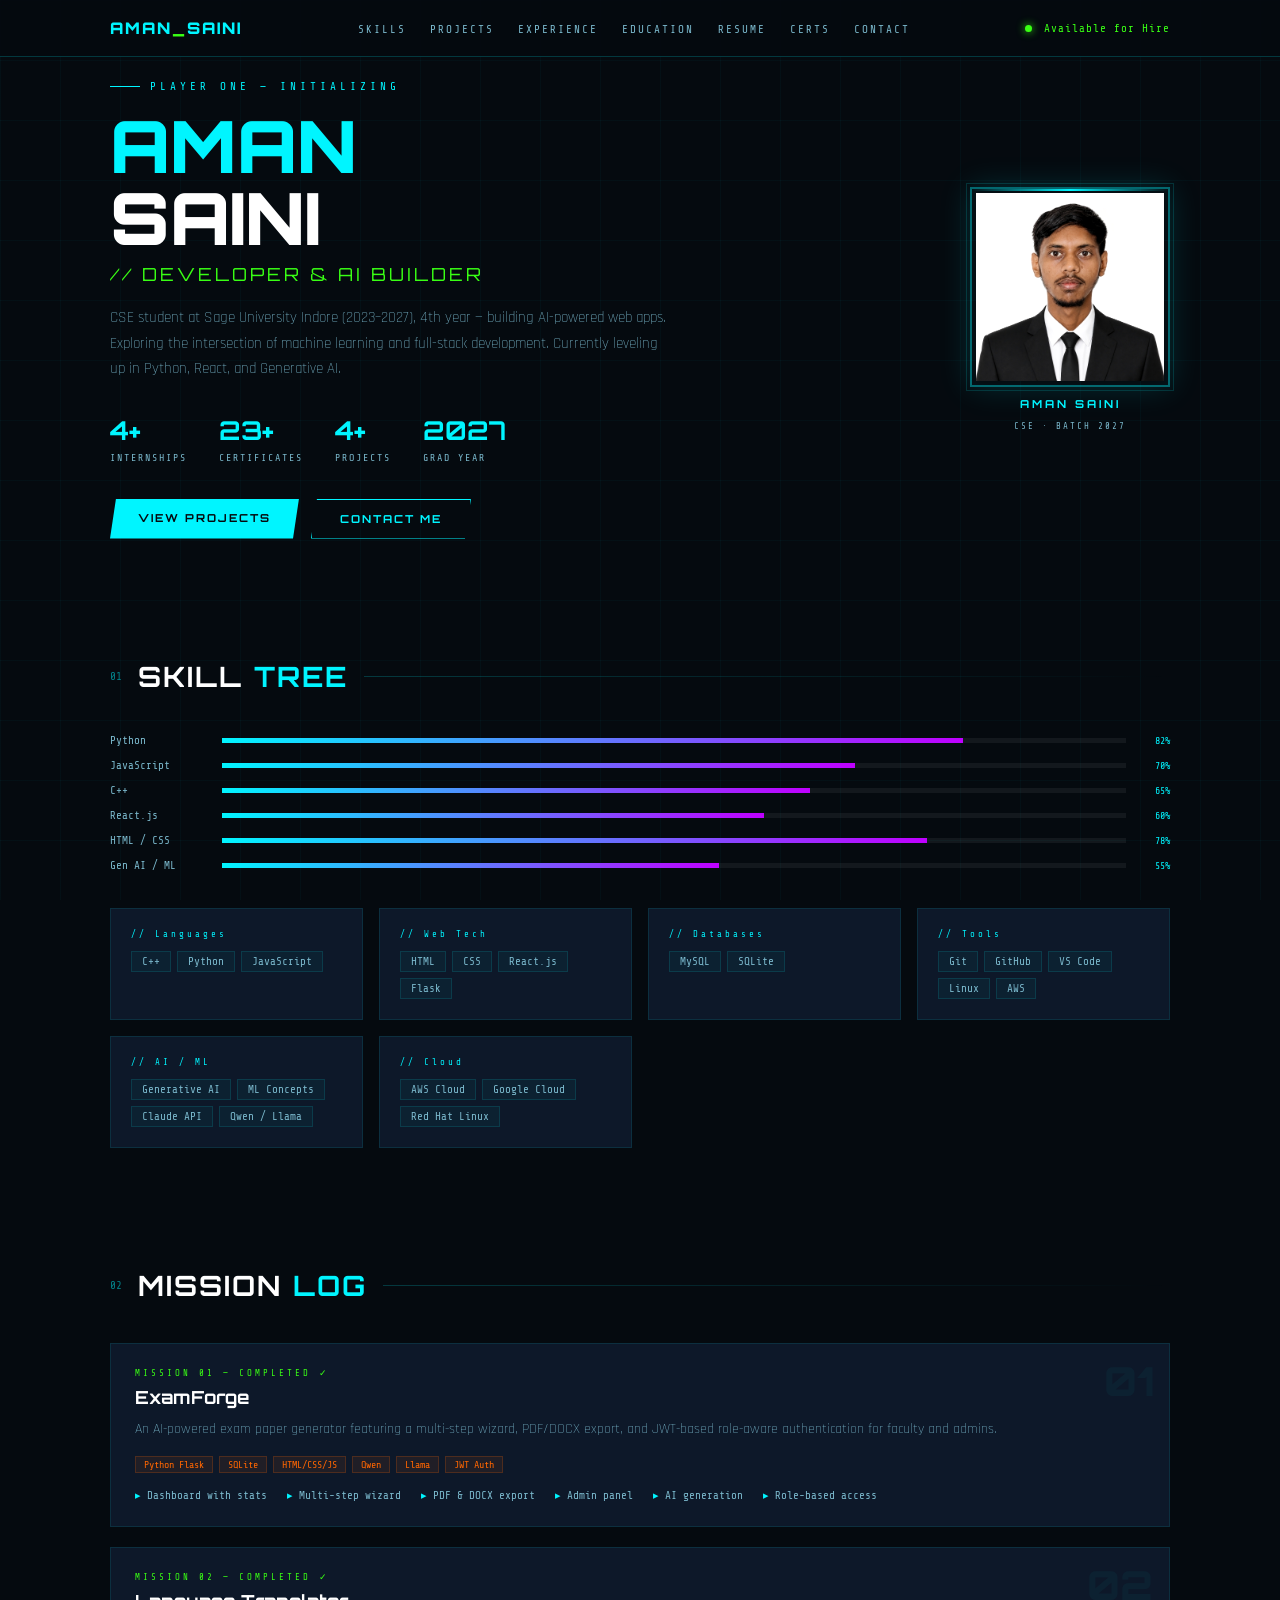
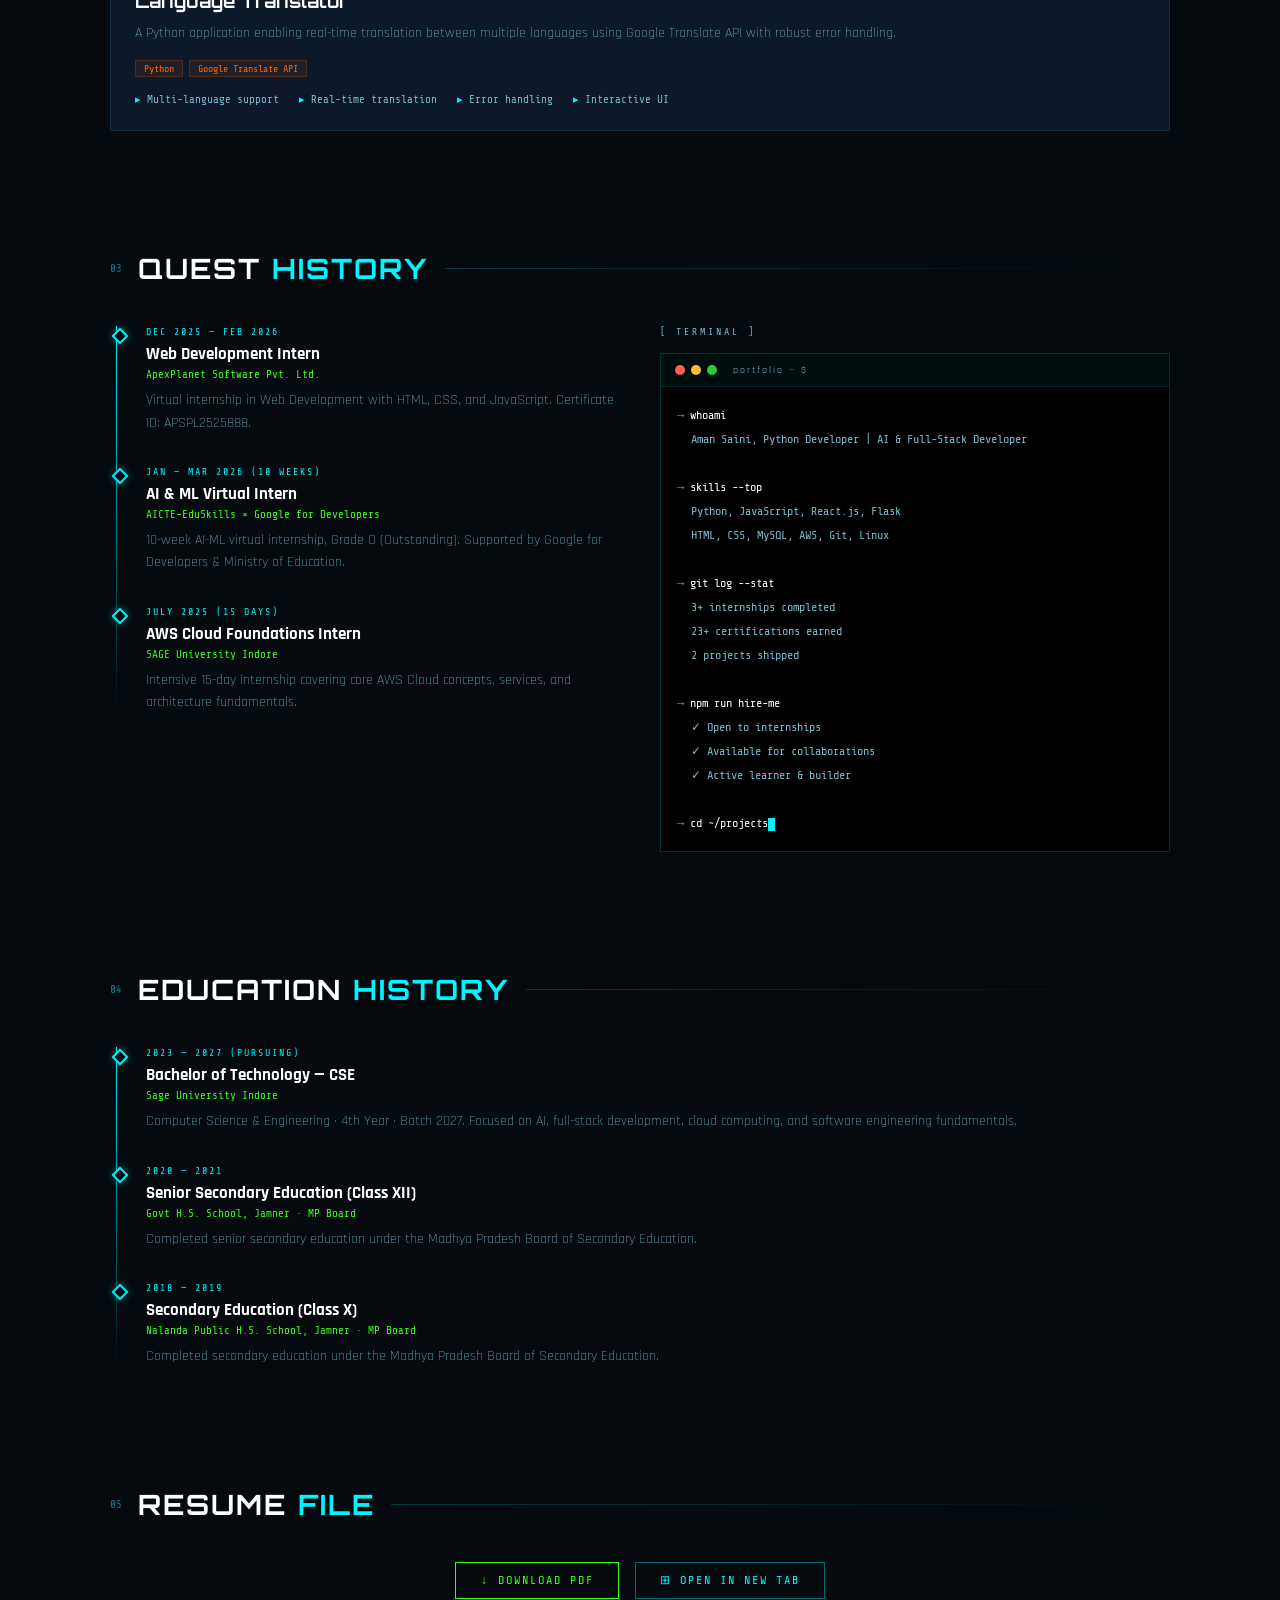
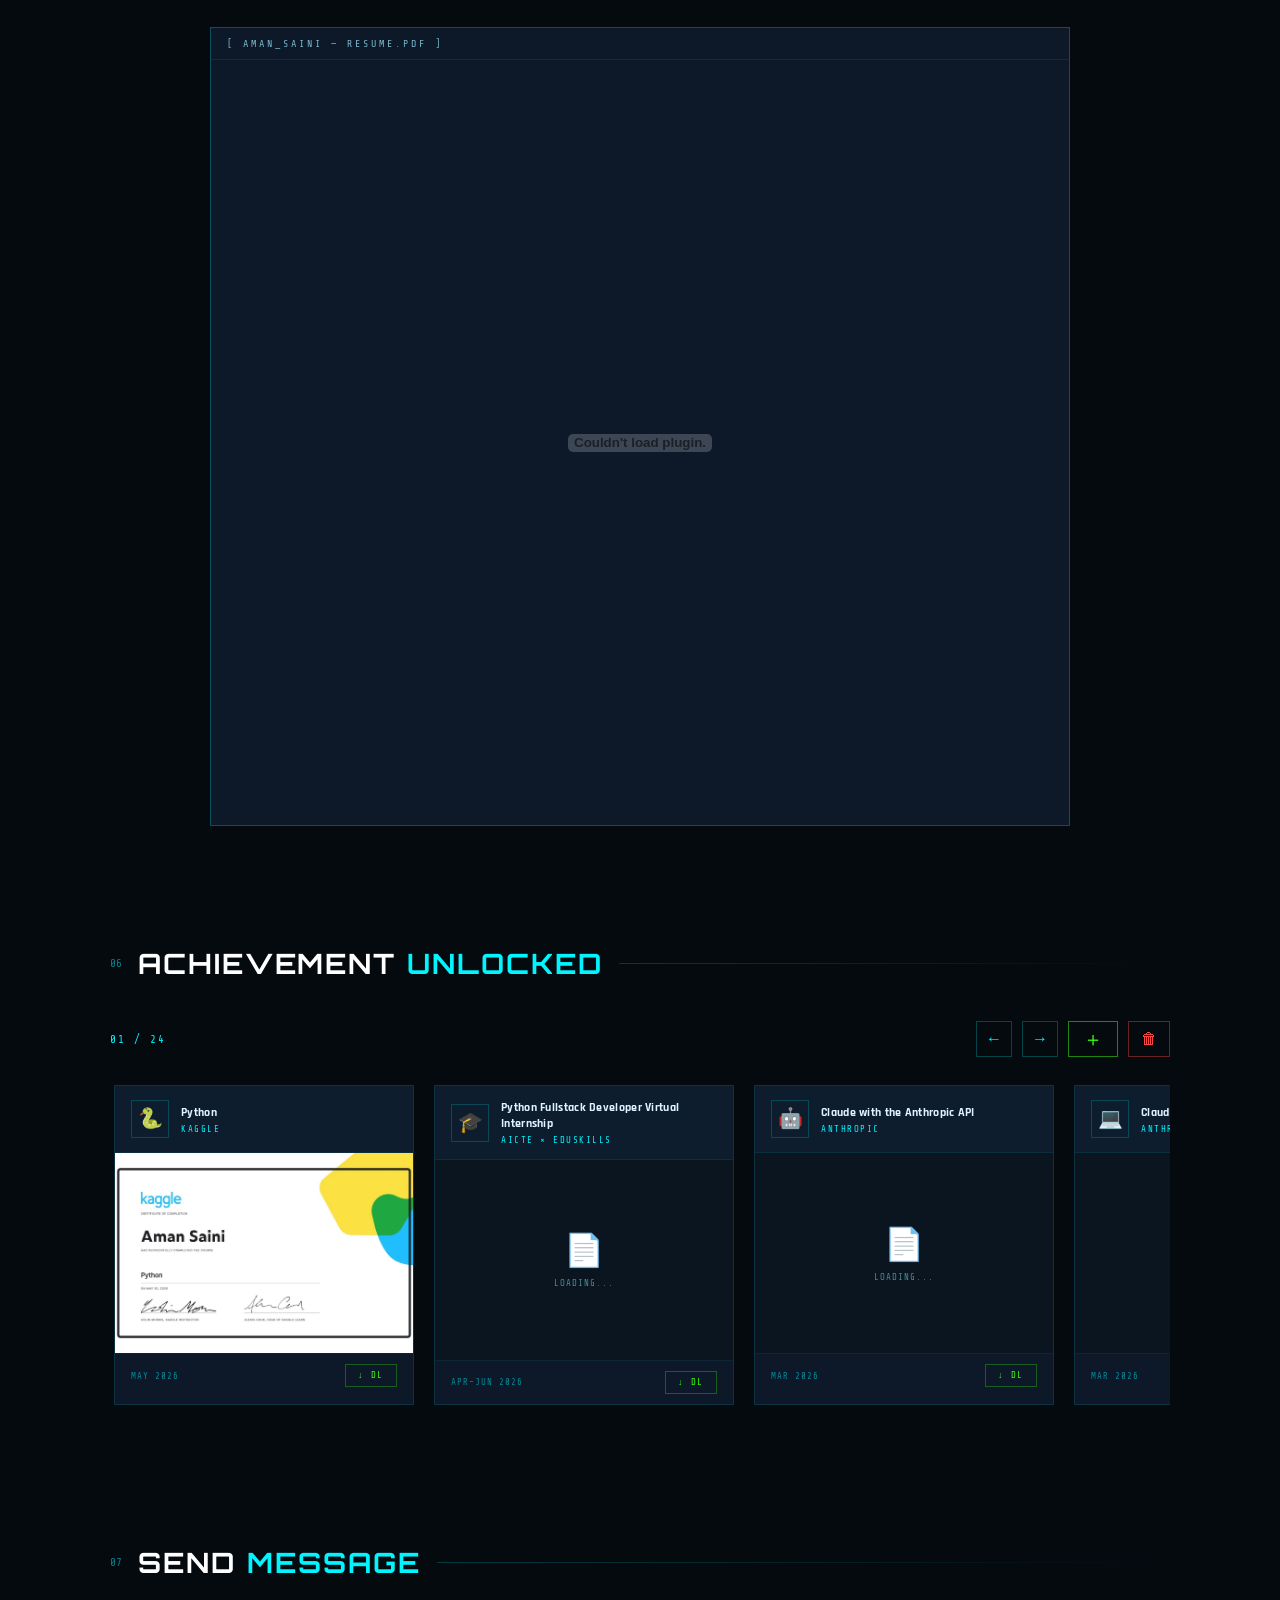
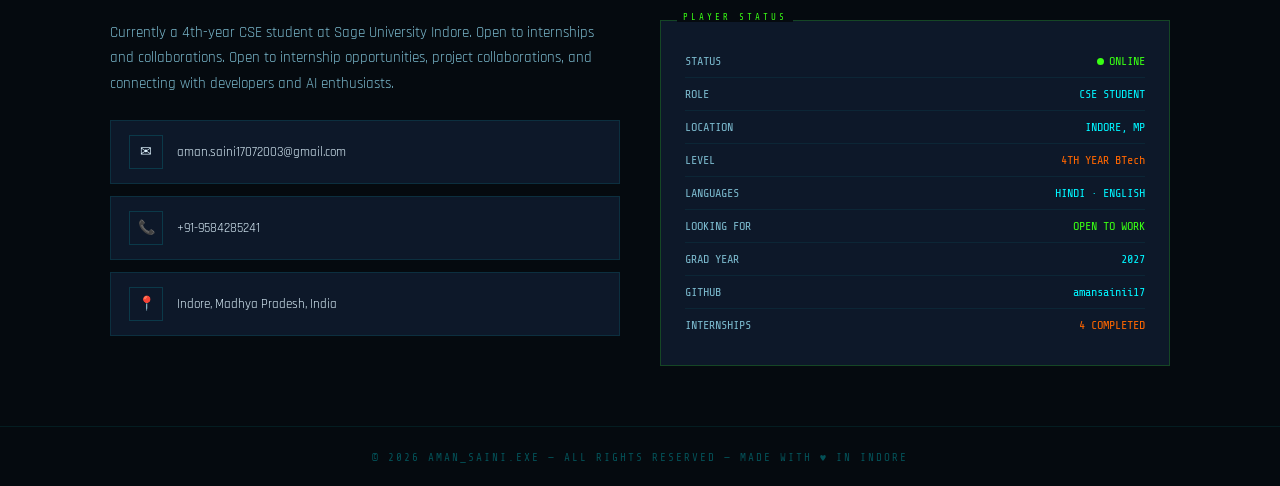
==== index.html @ 2c78a12e "Add files via upload" ====
<!DOCTYPE html>
<html lang="en">
<head>
<meta charset="UTF-8">
<meta name="viewport" content="width=device-width, initial-scale=1.0">
<title>Aman Saini — Portfolio</title>
<link href="https://fonts.googleapis.com/css2?family=Orbitron:wght@400;700;900&family=Rajdhani:wght@300;400;600;700&family=Share+Tech+Mono&display=swap" rel="stylesheet">
<link rel="stylesheet" href="./css/style.css">
<script src="https://cdnjs.cloudflare.com/ajax/libs/pdf.js/3.11.174/pdf.min.js"></script>
</head>
<body>

<!-- PDF MODAL -->
<div id="pdfModal" style="display:none;position:fixed;inset:0;z-index:999;background:rgba(5,10,15,0.95);align-items:center;justify-content:center;">
  <div style="position:relative;width:92vw;max-width:860px;height:88vh;background:#0d1829;border:1px solid rgba(0,245,255,0.3);display:flex;flex-direction:column;">
    <div style="padding:12px 20px;border-bottom:1px solid rgba(0,245,255,0.1);display:flex;align-items:center;justify-content:space-between;">
      <span id="modalTitle" style="font-family:'Share Tech Mono',monospace;font-size:12px;letter-spacing:2px;color:#00f5ff;"></span>
      <div style="display:flex;gap:16px;align-items:center;">
        <a id="modalDl" href="#" download style="font-family:'Share Tech Mono',monospace;font-size:11px;color:#39ff14;text-decoration:none;letter-spacing:1px;">↓ DOWNLOAD</a>
        <button onclick="closePDF()" style="background:none;border:1px solid rgba(255,255,255,0.2);color:#fff;width:28px;height:28px;font-size:14px;cursor:pointer;">✕</button>
      </div>
    </div>
    <iframe id="pdfFrame" style="flex:1;border:none;background:#111;"></iframe>
  </div>
</div>

<!-- NAV -->
<nav>
  <div class="nav-inner">
    <a href="#hero" class="nav-logo">AMAN<span>_</span>SAINI</a>
    <ul class="nav-links">
      <li><a href="#skills">Skills</a></li>
      <li><a href="#projects">Projects</a></li>
      <li><a href="#experience">Experience</a></li>
      <li><a href="#education">Education</a></li>
      <li><a href="#resume">Resume</a></li><li><a href="#certs">Certs</a></li>
      <li><a href="#contact">Contact</a></li>
    </ul>
    <div style="font-family:'Share Tech Mono',monospace;font-size:11px;color:#39ff14;letter-spacing:1px;display:flex;align-items:center;gap:6px;">
      <span class="nav-dot"></span>Available for Hire
    </div>
  </div>
</nav>

<!-- HERO -->
<section id="hero">
  <div class="container">
    <div class="hero-inner">
      <div class="hero-content">
        <div class="hero-tag">PLAYER ONE — INITIALIZING</div>
        <h1 class="hero-name"><span class="accent">AMAN</span><br>SAINI</h1>
        <div class="hero-role">// DEVELOPER &amp; AI BUILDER</div>
        <p class="hero-bio">CSE student at Sage University Indore (2023–2027), 4th year — building AI-powered web apps. Exploring the intersection of machine learning and full-stack development. Currently leveling up in Python, React, and Generative AI.</p>
        <div class="hero-stats">
          <div><span class="stat-num">4+</span><span class="stat-label">Internships</span></div>
          <div><span class="stat-num">23+</span><span class="stat-label">Certificates</span></div>
          <div><span class="stat-num">4+</span><span class="stat-label">Projects</span></div>
          <div><span class="stat-num">2027</span><span class="stat-label">Grad Year</span></div>
        </div>
        <div class="hero-cta">
          <a href="#projects" class="btn-p">VIEW PROJECTS</a>
          <a href="#contact" class="btn-s">CONTACT ME</a>
        </div>
      </div>
      <div class="hero-photo-wrap">
        <div class="hero-photo-border">
          <img src="./icon/aman_photo.jpg" alt="Aman Saini" class="hero-photo">
        </div>
        <div class="hero-photo-tag">AMAN SAINI</div>
        <div class="hero-photo-sub">CSE · BATCH 2027</div>
      </div>
    </div>
  </div>
</section>

<!-- SKILLS -->
<section id="skills">
  <div class="container">
    <div class="sec-hdr">
      <span class="sec-num">01</span>
      <h2 class="sec-title">SKILL <span class="accent">TREE</span></h2>
      <div class="sec-line"></div>
    </div>
    <div class="xp-wrap" id="xp-wrap">
      <div class="xp-row"><span class="xp-lbl">Python</span><div class="xp-track"><div class="xp-fill" data-w="82" style="width:0%"></div></div><span class="xp-pct">82%</span></div>
      <div class="xp-row"><span class="xp-lbl">JavaScript</span><div class="xp-track"><div class="xp-fill" data-w="70" style="width:0%"></div></div><span class="xp-pct">70%</span></div>
      <div class="xp-row"><span class="xp-lbl">C++</span><div class="xp-track"><div class="xp-fill" data-w="65" style="width:0%"></div></div><span class="xp-pct">65%</span></div>
      <div class="xp-row"><span class="xp-lbl">React.js</span><div class="xp-track"><div class="xp-fill" data-w="60" style="width:0%"></div></div><span class="xp-pct">60%</span></div>
      <div class="xp-row"><span class="xp-lbl">HTML / CSS</span><div class="xp-track"><div class="xp-fill" data-w="78" style="width:0%"></div></div><span class="xp-pct">78%</span></div>
      <div class="xp-row"><span class="xp-lbl">Gen AI / ML</span><div class="xp-track"><div class="xp-fill" data-w="55" style="width:0%"></div></div><span class="xp-pct">55%</span></div>
    </div>
    <div class="skills-grid">
      <div class="skill-card"><div class="skill-cat">Languages</div><div class="tags"><span class="tag">C++</span><span class="tag">Python</span><span class="tag">JavaScript</span></div></div>
      <div class="skill-card"><div class="skill-cat">Web Tech</div><div class="tags"><span class="tag">HTML</span><span class="tag">CSS</span><span class="tag">React.js</span><span class="tag">Flask</span></div></div>
      <div class="skill-card"><div class="skill-cat">Databases</div><div class="tags"><span class="tag">MySQL</span><span class="tag">SQLite</span></div></div>
      <div class="skill-card"><div class="skill-cat">Tools</div><div class="tags"><span class="tag">Git</span><span class="tag">GitHub</span><span class="tag">VS Code</span><span class="tag">Linux</span><span class="tag">AWS</span></div></div>
      <div class="skill-card"><div class="skill-cat">AI / ML</div><div class="tags"><span class="tag">Generative AI</span><span class="tag">ML Concepts</span><span class="tag">Claude API</span><span class="tag">Qwen / Llama</span></div></div>
      <div class="skill-card"><div class="skill-cat">Cloud</div><div class="tags"><span class="tag">AWS Cloud</span><span class="tag">Google Cloud</span><span class="tag">Red Hat Linux</span></div></div>
    </div>
  </div>
</section>

<!-- PROJECTS -->
<section id="projects">
  <div class="container">
    <div class="sec-hdr">
      <span class="sec-num">02</span>
      <h2 class="sec-title">MISSION <span class="accent">LOG</span></h2>
      <div class="sec-line"></div>
    </div>
    <div class="projects-grid">
      <div class="proj-card">
        <div class="proj-num">01</div>
        <div class="proj-lbl">MISSION 01 — COMPLETED ✓</div>
        <div class="proj-title">ExamForge</div>
        <p class="proj-desc">An AI-powered exam paper generator featuring a multi-step wizard, PDF/DOCX export, and JWT-based role-aware authentication for faculty and admins.</p>
        <div class="proj-tech">
          <span class="badge">Python Flask</span><span class="badge">SQLite</span><span class="badge">HTML/CSS/JS</span><span class="badge">Qwen</span><span class="badge">Llama</span><span class="badge">JWT Auth</span>
        </div>
        <ul class="proj-feats">
          <li>Dashboard with stats</li><li>Multi-step wizard</li><li>PDF &amp; DOCX export</li><li>Admin panel</li><li>AI generation</li><li>Role-based access</li>
        </ul>
      </div>
      <div class="proj-card">
        <div class="proj-num">02</div>
        <div class="proj-lbl">MISSION 02 — COMPLETED ✓</div>
        <div class="proj-title">Language Translator</div>
        <p class="proj-desc">A Python application enabling real-time translation between multiple languages using Google Translate API with robust error handling.</p>
        <div class="proj-tech">
          <span class="badge">Python</span><span class="badge">Google Translate API</span>
        </div>
        <ul class="proj-feats">
          <li>Multi-language support</li><li>Real-time translation</li><li>Error handling</li><li>Interactive UI</li>
        </ul>
      </div>
    </div>
  </div>
</section>

<!-- EXPERIENCE -->
<section id="experience">
  <div class="container">
    <div class="sec-hdr">
      <span class="sec-num">03</span>
      <h2 class="sec-title">QUEST <span class="accent">HISTORY</span></h2>
      <div class="sec-line"></div>
    </div>
    <div class="exp-grid">
      <div class="timeline">
        <div class="tl-item">
          <div class="tl-dot"></div>
          <div class="tl-date">DEC 2025 — FEB 2026</div>
          <div class="tl-title">Web Development Intern</div>
          <div class="tl-org">ApexPlanet Software Pvt. Ltd.</div>
          <p class="tl-desc">Virtual internship in Web Development with HTML, CSS, and JavaScript. Certificate ID: APSPL2525888.</p>
        </div>
        <div class="tl-item">
          <div class="tl-dot"></div>
          <div class="tl-date">JAN — MAR 2026 (10 WEEKS)</div>
          <div class="tl-title">AI &amp; ML Virtual Intern</div>
          <div class="tl-org">AICTE–EduSkills × Google for Developers</div>
          <p class="tl-desc">10-week AI-ML virtual internship, Grade O (Outstanding). Supported by Google for Developers & Ministry of Education.</p>
        </div>
        <div class="tl-item">
          <div class="tl-dot"></div>
          <div class="tl-date">JULY 2025 (15 DAYS)</div>
          <div class="tl-title">AWS Cloud Foundations Intern</div>
          <div class="tl-org">SAGE University Indore</div>
          <p class="tl-desc">Intensive 15-day internship covering core AWS Cloud concepts, services, and architecture fundamentals.</p>
        </div>
      </div>
      <div>
        <div style="font-family:'Share Tech Mono',monospace;font-size:10px;letter-spacing:3px;color:#7ab8cc;margin-bottom:16px;">[ TERMINAL ]</div>
        <div class="terminal">
          <div class="t-bar"><div class="t-dot"></div><div class="t-dot"></div><div class="t-dot"></div><span style="margin-left:10px;font-size:10px;color:#7ab8cc;letter-spacing:2px;">portfolio ~ $</span></div>
          <div class="t-body">
            <div><span class="t-prompt">→ </span><span class="t-cmd">whoami</span></div>
            <span class="t-out">Aman Saini, Python Developer | AI &amp; Full-Stack Developer</span><br>
            <div><span class="t-prompt">→ </span><span class="t-cmd">skills --top</span></div>
            <span class="t-out">Python, JavaScript, React.js, Flask</span>
            <span class="t-out">HTML, CSS, MySQL, AWS, Git, Linux</span><br>
            <div><span class="t-prompt">→ </span><span class="t-cmd">git log --stat</span></div>
            <span class="t-out">3+ internships completed</span>
            <span class="t-out">23+ certifications earned</span>
            <span class="t-out">2 projects shipped</span><br>
            <div><span class="t-prompt">→ </span><span class="t-cmd">npm run hire-me</span></div>
            <span class="t-out">✓ Open to internships</span>
            <span class="t-out">✓ Available for collaborations</span>
            <span class="t-out">✓ Active learner &amp; builder</span><br>
            <div><span class="t-prompt">→ </span><span class="t-cmd" id="tcmd"></span><span class="t-cursor"></span></div>
          </div>
        </div>
      </div>
    </div>
  </div>
</section>


<!-- EDUCATION -->
<section id="education">
  <div class="container">
    <div class="sec-hdr">
      <span class="sec-num">04</span>
      <h2 class="sec-title">EDUCATION <span class="accent">HISTORY</span></h2>
      <div class="sec-line"></div>
    </div>
    <div class="timeline">
      <div class="tl-item">
        <div class="tl-dot"></div>
        <div class="tl-date">2023 — 2027 (PURSUING)</div>
        <div class="tl-title">Bachelor of Technology — CSE</div>
        <div class="tl-org">Sage University Indore</div>
        <p class="tl-desc">Computer Science & Engineering · 4th Year · Batch 2027. Focused on AI, full-stack development, cloud computing, and software engineering fundamentals.</p>
      </div>
      <div class="tl-item">
        <div class="tl-dot"></div>
        <div class="tl-date">2020 — 2021</div>
        <div class="tl-title">Senior Secondary Education (Class XII)</div>
        <div class="tl-org">Govt H.S. School, Jamner · MP Board</div>
        <p class="tl-desc">Completed senior secondary education under the Madhya Pradesh Board of Secondary Education.</p>
      </div>
      <div class="tl-item">
        <div class="tl-dot"></div>
        <div class="tl-date">2018 — 2019</div>
        <div class="tl-title">Secondary Education (Class X)</div>
        <div class="tl-org">Nalanda Public H.S. School, Jamner · MP Board</div>
        <p class="tl-desc">Completed secondary education under the Madhya Pradesh Board of Secondary Education.</p>
      </div>
    </div>
  </div>
</section>


<!-- RESUME -->
<section id="resume">
  <div class="container">
    <div class="sec-hdr">
      <span class="sec-num">05</span>
      <h2 class="sec-title">RESUME <span class="accent">FILE</span></h2>
      <div class="sec-line"></div>
    </div>
    <div style="display:flex;flex-direction:column;align-items:center;gap:20px;">
      <div style="display:flex;gap:16px;margin-bottom:8px;">
        <a href="./resume/resume.pdf" download style="font-family:&apos;Share Tech Mono&apos;,monospace;font-size:12px;letter-spacing:2px;color:#39ff14;border:1px solid #39ff14;padding:10px 24px;text-decoration:none;">↓ DOWNLOAD PDF</a>
        <a href="./resume/resume.pdf" target="_blank" style="font-family:&apos;Share Tech Mono&apos;,monospace;font-size:12px;letter-spacing:2px;color:#00f5ff;border:1px solid rgba(0,245,255,0.4);padding:10px 24px;text-decoration:none;">⊞ OPEN IN NEW TAB</a>
      </div>
      <div style="width:100%;max-width:860px;border:1px solid rgba(0,245,255,0.25);background:#0d1829;">
        <div style="padding:10px 16px;border-bottom:1px solid rgba(0,245,255,0.1);font-family:&apos;Share Tech Mono&apos;,monospace;font-size:10px;letter-spacing:3px;color:#7ab8cc;">[ AMAN_SAINI — RESUME.PDF ]</div>
        <embed src="./resume/resume.pdf" type="application/pdf" style="width:100%;height:85vh;display:block;" />
      </div>
    </div>
  </div>
</section>

<!-- CERT MODAL -->
<div id="certModal" class="cert-modal">
  <div class="cert-modal-inner">
    <div class="cert-modal-bar">
      <span id="certModalTitle" class="cert-modal-title"></span>
      <div class="cert-modal-actions">
        <a id="certModalDl" href="#" download class="cert-modal-dl">↓ DOWNLOAD</a>
        <button onclick="closeCertModal()" class="cert-modal-close">✕</button>
      </div>
    </div>
    <div id="certModalBody" class="cert-modal-embed" style="display:flex;align-items:center;justify-content:center;overflow:auto;background:#050d14;position:relative;">
      <img id="certModalImg" src="" alt="" style="display:none;width:100%;height:100%;object-fit:contain;border-radius:4px;"/>
      <canvas id="certModalCanvas" style="display:none;max-width:100%;"></canvas>
      <div id="certModalLoader" style="display:flex;flex-direction:column;align-items:center;justify-content:center;gap:12px;position:absolute;inset:0;background:#050d14;">
        <div style="width:36px;height:36px;border:3px solid rgba(0,245,255,0.1);border-top-color:#00f5ff;border-radius:50%;animation:spin 0.8s linear infinite;"></div>
        <div style="font-size:10px;color:#7ab8cc;font-family:Share Tech Mono,monospace;letter-spacing:2px;">LOADING...</div>
      </div>
    </div>
    <div id="certModalPageNav" style="display:none;justify-content:center;align-items:center;gap:16px;padding:10px;border-top:1px solid rgba(0,245,255,0.1);background:rgba(0,0,0,0.4);">
      <button onclick="pdfPageChange(-1)" style="background:none;border:1px solid rgba(0,245,255,0.2);color:#e0f4ff;padding:4px 16px;border-radius:4px;cursor:pointer;font-family:Share Tech Mono,monospace;font-size:12px;">&#9664;</button>
      <span id="certModalPageInfo" style="font-family:Share Tech Mono,monospace;font-size:11px;color:#7ab8cc;">1 / 1</span>
      <button onclick="pdfPageChange(1)" style="background:none;border:1px solid rgba(0,245,255,0.2);color:#e0f4ff;padding:4px 16px;border-radius:4px;cursor:pointer;font-family:Share Tech Mono,monospace;font-size:12px;">&#9654;</button>
    </div>
  </div>
</div>

<!-- CERTS -->
<section id="certs">
  <div class="container">
    <div class="sec-hdr">
      <span class="sec-num">06</span>
      <h2 class="sec-title">ACHIEVEMENT <span class="accent">UNLOCKED</span></h2>
      <div class="sec-line"></div>
    </div>
    <div class="cert-nav">
      <span id="certCounter" class="cert-counter">01 / 24</span>
      <div class="cert-nav-btns">
        <button class="cert-nav-btn" onclick="scrollCerts(-1)">&#8592;</button>
        <button class="cert-nav-btn" onclick="scrollCerts(1)">&#8594;</button>
        <button class="cert-nav-btn add-cert-btn" onclick="openUploadPanel()" title="Add Certificate">＋</button>
        <button class="cert-nav-btn del-cert-btn" onclick="openDeletePanel()" title="Delete Certificate">🗑</button>
      </div>
    </div>
    <div class="cert-carousel-wrap">
      <div class="cert-carousel" id="certCarousel"></div>
    </div>
  </div>
</section>

<!-- CONTACT -->
<section id="contact">
  <div class="container">
    <div class="sec-hdr">
      <span class="sec-num">07</span>
      <h2 class="sec-title">SEND <span class="accent">MESSAGE</span></h2>
      <div class="sec-line"></div>
    </div>
    <div class="contact-grid">
      <div>
        <p class="contact-intro">Currently a 4th-year CSE student at Sage University Indore. Open to internships and collaborations. Open to internship opportunities, project collaborations, and connecting with developers and AI enthusiasts.</p>
        <div class="c-links">
          <a class="c-link" href="mailto:aman.saini17072003@gmail.com"><div class="c-icon">✉</div>aman.saini17072003@gmail.com</a>
          <a class="c-link" href="tel:+919584285241"><div class="c-icon">📞</div>+91-9584285241</a>
          <a class="c-link" href="#"><div class="c-icon">📍</div>Indore, Madhya Pradesh, India</a>
        </div>
      </div>
      <div class="status-panel">
        <div class="s-row"><span class="s-key">STATUS</span><span class="s-val g"><span class="online-dot"></span>ONLINE</span></div>
        <div class="s-row"><span class="s-key">ROLE</span><span class="s-val">CSE STUDENT</span></div>
        <div class="s-row"><span class="s-key">LOCATION</span><span class="s-val">INDORE, MP</span></div>
        <div class="s-row"><span class="s-key">LEVEL</span><span class="s-val o">4TH YEAR BTech</span></div>
        <div class="s-row"><span class="s-key">LANGUAGES</span><span class="s-val">HINDI · ENGLISH</span></div>
        <div class="s-row"><span class="s-key">LOOKING FOR</span><span class="s-val g">OPEN TO WORK</span></div>
        <div class="s-row"><span class="s-key">GRAD YEAR</span><span class="s-val">2027</span></div>
        <div class="s-row"><span class="s-key">GITHUB</span><span class="s-val"><a href="https://github.com/amansainii17" target="_blank" style="color:var(--cyan);text-decoration:none;">amansainii17</a></span></div>
        <div class="s-row"><span class="s-key">INTERNSHIPS</span><span class="s-val o">4 COMPLETED</span></div>
      </div>
    </div>
  </div>
</section>

<footer>
  <div class="container">
    <p>© 2026 AMAN_SAINI.EXE — ALL RIGHTS RESERVED — MADE WITH ♥ IN INDORE</p>
  </div>
</footer>

<script>
// Smooth scroll
document.querySelectorAll('a[href^="#"]').forEach(a=>{
  a.addEventListener('click',e=>{
    e.preventDefault();
    const el=document.querySelector(a.getAttribute('href'));
    if(el) el.scrollIntoView({behavior:'smooth'});
  });
});

// XP bars
const xpObs=new IntersectionObserver(entries=>{
  entries.forEach(en=>{
    if(en.isIntersecting){
      en.target.querySelectorAll('.xp-fill').forEach(b=>{b.style.width=b.dataset.w+'%';});
      xpObs.unobserve(en.target);
    }
  });
},{threshold:0.2});
xpObs.observe(document.getElementById('xp-wrap'));

// Typing animation
const cmds=['cd ~/projects','python run_ai.py','git push origin main','npm start'];
let ci=0,ch=0;
const tcmd=document.getElementById('tcmd');
function type(){
  const c=cmds[ci%cmds.length];
  if(ch<=c.length){tcmd.textContent=c.slice(0,ch++);setTimeout(type,80);}
  else{setTimeout(()=>{ci++;ch=0;tcmd.textContent='';type();},2000);}
}
type();

// PDF Modal
function openPDF(src,title){
  document.getElementById('pdfFrame').src=src;
  document.getElementById('modalDl').href=src;
  document.getElementById('modalTitle').textContent=title;
  const m=document.getElementById('pdfModal');
  m.style.display='flex';
}
function closePDF(){
  document.getElementById('pdfModal').style.display='none';
  document.getElementById('pdfFrame').src='';
}
document.getElementById('pdfModal').addEventListener('click',function(e){
  if(e.target===this) closePDF();
});

// Certificate Carousel
let certData = [];
const CARD_W = 320;

// PDF modal state
let _pdfDoc = null, _pdfPage = 1, _pdfTotal = 1;

function openCertModal(src, title, isImage) {
  const modal = document.getElementById('certModal');
  const imgEl = document.getElementById('certModalImg');
  const canvas = document.getElementById('certModalCanvas');
  const loader = document.getElementById('certModalLoader');
  const nav = document.getElementById('certModalPageNav');

  // Reset
  imgEl.style.display = 'none'; imgEl.src = '';
  canvas.style.display = 'none';
  loader.style.display = 'flex';
  nav.style.display = 'none';
  _pdfDoc = null; _pdfPage = 1;

  document.getElementById('certModalDl').href = src;
  document.getElementById('certModalDl').download = title;
  document.getElementById('certModalTitle').textContent = title;
  modal.classList.add('open');

  if (isImage) {
    imgEl.onload = () => { loader.style.display = 'none'; imgEl.style.display = 'block'; };
    imgEl.onerror = () => { loader.style.display = 'none'; };
    imgEl.src = src;
  } else {
    openPdfInModal(src);
  }
}

function openPdfInModal(src) {
  if (typeof pdfjsLib === 'undefined') {
    document.getElementById('certModalLoader').innerHTML =
      '<div style="color:#ff4444;font-family:Share Tech Mono,monospace;font-size:11px;text-align:center;padding:20px;">PDF.js not loaded.<br>Check internet connection.</div>';
    return;
  }
  pdfjsLib.GlobalWorkerOptions.workerSrc =
    'https://cdnjs.cloudflare.com/ajax/libs/pdf.js/3.11.174/pdf.worker.min.js';
  const docSrc = src.startsWith('data:') ? {data: atob(src.split(',')[1])} : src;
  pdfjsLib.getDocument(docSrc).promise.then(pdf => {
    _pdfDoc = pdf;
    _pdfTotal = pdf.numPages;
    _pdfPage = 1;
    renderModalPage(_pdfPage);
    if (_pdfTotal > 1) {
      document.getElementById('certModalPageNav').style.display = 'flex';
    }
  }).catch(err => {
    document.getElementById('certModalLoader').innerHTML =
      '<div style="color:#ff4444;font-family:Share Tech Mono,monospace;font-size:11px;text-align:center;padding:20px;">Could not load PDF.</div>';
  });
}

function renderModalPage(pageNum) {
  const canvas = document.getElementById('certModalCanvas');
  const loader = document.getElementById('certModalLoader');
  loader.style.display = 'flex';
  canvas.style.display = 'none';
  _pdfDoc.getPage(pageNum).then(page => {
    const body = document.getElementById('certModalBody');
    const W = body.clientWidth || window.innerWidth * 0.9;
    const vp0 = page.getViewport({scale:1});
    const scale = W / vp0.width;
    const vp = page.getViewport({scale});
    canvas.width = vp.width;
    canvas.height = vp.height;
    return page.render({canvasContext: canvas.getContext('2d'), viewport: vp}).promise;
  }).then(() => {
    loader.style.display = 'none';
    canvas.style.display = 'block';
    document.getElementById('certModalPageInfo').textContent = _pdfPage + ' / ' + _pdfTotal;
  }).catch(() => {
    loader.style.display = 'none';
  });
}

function pdfPageChange(dir) {
  const next = _pdfPage + dir;
  if (!_pdfDoc || next < 1 || next > _pdfTotal) return;
  _pdfPage = next;
  renderModalPage(_pdfPage);
}

function closeCertModal() {
  document.getElementById('certModal').classList.remove('open');
  document.getElementById('certModalImg').style.display = 'none';
  document.getElementById('certModalImg').src = '';
  document.getElementById('certModalCanvas').style.display = 'none';
  document.getElementById('certModalLoader').style.display = 'flex';
  document.getElementById('certModalPageNav').style.display = 'none';
  _pdfDoc = null;
}
document.getElementById('certModal').addEventListener('click', function(e) {
  if (e.target === this) closeCertModal();
});

function scrollCerts(dir) {
  document.getElementById('certCarousel').scrollBy({ left: dir * CARD_W, behavior: 'smooth' });
}
function updateCounter() {
  const carousel = document.getElementById('certCarousel');
  const idx = Math.round(carousel.scrollLeft / CARD_W) + 1;
  const total = certData.length;
  document.getElementById('certCounter').textContent =
    String(Math.min(idx, total)).padStart(2,'0') + ' / ' + String(total).padStart(2,'0');
}

function buildCard(c, idx) {
  const card = document.createElement('div');
  card.className = 'cert-card';
  card.dataset.idx = idx;
  const src = c.dataUrl || (c.src ? './' + c.src : null);
  const isImg = c.isImage || (c.src && /\.(png|jpg|jpeg)$/i.test(c.src)) || (c.dataUrl && c.dataUrl.startsWith('data:image'));

  // Build preview area
  let previewHTML = '';
  if (src) {
    if (isImg) {
      previewHTML = `<div class="cert-card-embed cert-clickable" style="cursor:pointer;overflow:hidden;background:#0a1520;">
        <img src="${src}" alt="${c.title}" style="width:100%;height:100%;object-fit:cover;" loading="lazy"/>
      </div>`;
    } else {
      // PDF: canvas thumbnail — works on all devices including mobile
      previewHTML = `<div class="cert-card-embed cert-clickable" style="cursor:pointer;overflow:hidden;background:#0a1520;display:flex;align-items:center;justify-content:center;position:relative;">
        <canvas class="pdf-thumb" style="width:100%;height:100%;object-fit:contain;display:block;"></canvas>
        <div class="pdf-thumb-loading" style="position:absolute;inset:0;display:flex;flex-direction:column;align-items:center;justify-content:center;gap:6px;background:#0a1520;">
          <div style="font-size:32px;">📄</div>
          <div style="font-size:9px;color:#4a8a9a;font-family:'Share Tech Mono',monospace;letter-spacing:1px;">LOADING...</div>
        </div>
      </div>`;
    }
  } else {
    previewHTML = `<div class="cert-card-embed" style="display:flex;align-items:center;justify-content:center;background:rgba(0,10,20,0.4);">
      <div style="font-size:42px;">🏅</div>
    </div>`;
  }

  card.innerHTML = `
    <div class="cert-card-hdr">
      <div class="cert-card-icon">${c.icon || '🏅'}</div>
      <div style="min-width:0;">
        <div class="cert-card-title">${c.title}</div>
        <div class="cert-card-issuer">${c.issuer.toUpperCase()}</div>
      </div>
    </div>
    ${previewHTML}
    <div class="cert-card-footer">
      <span class="cert-card-date">${c.date || ''}</span>
      ${src ? `<a href="${src}" download="${c.title}" class="cert-dl-btn" onclick="event.stopPropagation()">↓ DL</a>` : ''}
    </div>`;

  if (src) {
    card.querySelector('.cert-clickable').addEventListener('click', () => {
      openCertModal(src, c.title, isImg);
    });
    if (!isImg) {
      // Render PDF thumbnail after card is added to DOM
      setTimeout(() => {
        const canvas = card.querySelector('.pdf-thumb');
        if (canvas) renderPdfThumb(src, canvas, card);
      }, 100);
    }
  }
  return card;
}

function renderPdfThumb(src, canvas, card) {
  if (typeof pdfjsLib === 'undefined') return;
  pdfjsLib.GlobalWorkerOptions.workerSrc =
    'https://cdnjs.cloudflare.com/ajax/libs/pdf.js/3.11.174/pdf.worker.min.js';

  const docSrc = src.startsWith('data:')
    ? { data: atob(src.split(',')[1]) }
    : src;

  pdfjsLib.getDocument(docSrc).promise
    .then(pdf => pdf.getPage(1))
    .then(page => {
      const wrap = canvas.parentElement;
      const W = wrap.clientWidth || 300;
      const H = wrap.clientHeight || 190;
      const vp0 = page.getViewport({ scale: 1 });
      const scale = Math.min(W / vp0.width, H / vp0.height) * 1.5;
      const vp = page.getViewport({ scale });
      canvas.width = vp.width;
      canvas.height = vp.height;
      return page.render({ canvasContext: canvas.getContext('2d'), viewport: vp }).promise;
    })
    .then(() => {
      // Hide loading overlay once rendered
      const loader = card.querySelector('.pdf-thumb-loading');
      if (loader) loader.style.display = 'none';
    })
    .catch(() => {
      // Fallback icon
      const loader = card.querySelector('.pdf-thumb-loading');
      if (loader) {
        loader.innerHTML = '<div style="font-size:36px;">📄</div><div style="font-size:9px;color:#7ab8cc;font-family:Share Tech Mono,monospace;letter-spacing:1px;">CLICK TO VIEW</div>';
      }
    });
}

function renderAllCerts() {
  const carousel = document.getElementById('certCarousel');
  carousel.innerHTML = '';
  certData.forEach((c, i) => carousel.appendChild(buildCard(c, i)));
  updateCounter();
  carousel.addEventListener('scroll', updateCounter);
}

// Load base certs
// Inline cert data — no fetch needed, works locally & on Vercel
const CERT_BASE = [{"title": "Python", "issuer": "Kaggle", "date": "MAY 2026", "icon": "🐍", "src": "certs/Certificate(Kaggle_Python).png"}, {"title": "Python Fullstack Developer Virtual Internship", "issuer": "AICTE × EduSkills", "date": "APR–JUN 2026", "icon": "🎓", "src": "certs/Internship(EduSkills_PythonFullStack).pdf"}, {"title": "Claude with the Anthropic API", "issuer": "Anthropic", "date": "MAR 2026", "icon": "🤖", "src": "certs/Certificate(Claude_API).pdf"}, {"title": "Claude Code in Action", "issuer": "Anthropic", "date": "MAR 2026", "icon": "💻", "src": "certs/Certificate(Claude_Code_Action).pdf"}, {"title": "Claude 101", "issuer": "Anthropic", "date": "MAR 2026", "icon": "⚡", "src": "certs/Certificate(Claude_101).pdf"}, {"title": "Python Essentials 1", "issuer": "Cisco / OpenEdg", "date": "MAR 2026", "icon": "🐍", "src": "certs/Certificate(PythonEssentials1).pdf"}, {"title": "Python Essentials 2", "issuer": "Cisco / OpenEdg", "date": "MAR 2026", "icon": "🐍", "src": "certs/Certificate(PythonEssentials2).pdf"}, {"title": "AWS Cloud Quest — Generative AI Practitioner", "issuer": "Amazon Web Services", "date": "2025", "icon": "🎮", "src": "certs/Certificate(AWS_CloudQuest_GenAI).pdf"}, {"title": "AWS Cloud Foundations Internship", "issuer": "SAGE University", "date": "JUL 2025", "icon": "🏫", "src": "certs/Certificate(AWS_Internship).pdf"}, {"title": "AWS — Fundamentals of ML & AI", "issuer": "Amazon Web Services", "date": "2025", "icon": "🧠", "src": "certs/Certificate(AWS_ML_Fundamentals).pdf"}, {"title": "AWS SimuLearn: Cloud Computing Essentials", "issuer": "Amazon Web Services", "date": "2025", "icon": "☁️", "src": "certs/Certificate(AWS_CloudEssentials).pdf"}, {"title": "AWS Certified Cloud Practitioner Practice", "issuer": "Amazon Web Services", "date": "2025", "icon": "📋", "src": "certs/Certificate(AWS_CloudPractitioner).pdf"}, {"title": "AWS Certified Developer — Associate Practice", "issuer": "Amazon Web Services", "date": "2025", "icon": "👨‍💻", "src": "certs/Certificate(AWS_Developer_Associate).pdf"}, {"title": "AWS Academy Graduate", "issuer": "Amazon Web Services", "date": "2025", "icon": "🎓", "src": "certs/Certificate(AWS).pdf"}, {"title": "Generative AI Certificate", "issuer": "NASSCOM FutureSkills", "date": "DEC 2025", "icon": "🚀", "src": "certs/Certificate(GenerativeAI).pdf"}, {"title": "Red Hat System Administration II (RH134)", "issuer": "Red Hat", "date": "DEC 2025", "icon": "🎩", "src": "certs/Certificate(RedHat_RH134).pdf"}, {"title": "Getting Started with Threat Intelligence", "issuer": "IBM SkillsBuild", "date": "DEC 2025", "icon": "🛡️", "src": "certs/Certificate(IBM_ThreatIntelligence).pdf"}, {"title": "MS Excel Powered by Microsoft", "issuer": "Simplilearn", "date": "DEC 2025", "icon": "📊", "src": "certs/Certificate(Simplilearn_Microsoft).pdf"}, {"title": "Power BI for Beginners", "issuer": "Simplilearn", "date": "MAR 2026", "icon": "📊", "src": "certs/Certificate(PowerBI).pdf"}, {"title": "Introduction to C++", "issuer": "Simplilearn SkillUp", "date": "MAY 2024", "icon": "⌨️", "src": "certs/Certificate(Cpp).pdf"}, {"title": "Web Development Internship", "issuer": "ApexPlanet Software", "date": "FEB 2026", "icon": "💼", "src": "certs/Internship(ApexPlanet).pdf"}, {"title": "AI-ML Virtual Internship", "issuer": "AICTE × Google", "date": "MAR 2026", "icon": "🤖", "src": "certs/Internship(AICTE_AIML).pdf"}, {"title": "AWS Solutions Architecture Job Simulation", "issuer": "Forage (AWS)", "date": "DEC 2025", "icon": "☁️", "src": "certs/Certificate(Forage_AWS).pdf"}, {"title": "Deloitte Technology Job Simulation", "issuer": "Forage (Deloitte)", "date": "DEC 2025", "icon": "💼", "src": "certs/Certificate(Forage_Deloitte).pdf"}];

(function initCerts() {
  const extra = JSON.parse(localStorage.getItem('extraCerts') || '[]');
  certData = [...CERT_BASE, ...extra];
  renderAllCerts();
})();


// ── UPLOAD PANEL ──────────────────────────────────
const UPLOAD_PASS = 'aman@2003';
let upFile = null;

function openUploadPanel() {
  document.getElementById('uploadPanel').classList.add('open');
  document.getElementById('upStep1').style.display = 'block';
  document.getElementById('upStep2').style.display = 'none';
  document.getElementById('upPassword').value = '';
  document.getElementById('upPassErr').style.display = 'none';
  setTimeout(() => document.getElementById('upPassword').focus(), 100);
}
function closeUploadPanel() {
  document.getElementById('uploadPanel').classList.remove('open');
  upFile = null;
  ['upTitle','upIssuer','upDate','upFileInput'].forEach(id => {
    document.getElementById(id).value = '';
  });
  document.getElementById('upFilePreview').style.display = 'none';
  document.getElementById('upImgPreview').style.display = 'none';
  document.getElementById('upFormErr').style.display = 'none';
}
function checkUploadPass() {
  if (document.getElementById('upPassword').value === UPLOAD_PASS) {
    document.getElementById('upStep1').style.display = 'none';
    document.getElementById('upStep2').style.display = 'block';
  } else {
    document.getElementById('upPassErr').style.display = 'block';
    document.getElementById('upPassword').focus();
  }
}
function upDragOver(e) {
  e.preventDefault();
  document.getElementById('upDropZone').classList.add('dragover');
}
function upDragLeave() {
  document.getElementById('upDropZone').classList.remove('dragover');
}
function upDrop(e) {
  e.preventDefault();
  document.getElementById('upDropZone').classList.remove('dragover');
  if (e.dataTransfer.files[0]) upFileSelected(e.dataTransfer.files[0]);
}
function upFileSelected(file) {
  upFile = file;
  document.getElementById('upFileName').textContent = '📎 ' + file.name;
  document.getElementById('upFilePreview').style.display = 'block';
  const isImg = /\.(png|jpg|jpeg)$/i.test(file.name);
  const imgEl = document.getElementById('upImgPreview');
  if (isImg) {
    const reader = new FileReader();
    reader.onload = e => { imgEl.src = e.target.result; imgEl.style.display = 'block'; };
    reader.readAsDataURL(file);
  } else { imgEl.style.display = 'none'; }
  if (!document.getElementById('upTitle').value) {
    document.getElementById('upTitle').value = file.name
      .replace(/\.(pdf|png|jpg|jpeg)$/i,'').replace(/[_\-]/g,' ').trim();
  }
}
function upSaveCert() {
  const title = document.getElementById('upTitle').value.trim();
  const issuer = document.getElementById('upIssuer').value.trim();
  const date = document.getElementById('upDate').value.trim().toUpperCase();
  if (!title || !issuer || !upFile) {
    document.getElementById('upFormErr').style.display = 'block'; return;
  }
  document.getElementById('upFormErr').style.display = 'none';
  const reader = new FileReader();
  reader.onload = function(e) {
    const isImg = /\.(png|jpg|jpeg)$/i.test(upFile.name);
    const cert = { title, issuer, date: date || 'RECENT',
      icon: isImg ? '🖼️' : '📄', src: null,
      dataUrl: e.target.result, isImage: isImg, uploaded: true };
    const saved = JSON.parse(localStorage.getItem('extraCerts') || '[]');
    saved.push(cert);
    localStorage.setItem('extraCerts', JSON.stringify(saved));
    certData.push(cert);
    const carousel = document.getElementById('certCarousel');
    carousel.appendChild(buildCard(cert));
    updateCounter();
    closeUploadPanel();
    setTimeout(() => carousel.scrollTo({ left: carousel.scrollWidth, behavior: 'smooth' }), 150);
  };
  reader.readAsDataURL(upFile);
}
document.getElementById('uploadPanel').addEventListener('click', function(e) {
  if (e.target === this) closeUploadPanel();
});


// ── DELETE PANEL ──────────────────────────────────
function openDeletePanel() {
  document.getElementById('deletePanel').classList.add('open');
  document.getElementById('delStep1').style.display = 'block';
  document.getElementById('delStep2').style.display = 'none';
  document.getElementById('delPassword').value = '';
  document.getElementById('delPassErr').style.display = 'none';
  setTimeout(() => document.getElementById('delPassword').focus(), 100);
}
function closeDeletePanel() {
  document.getElementById('deletePanel').classList.remove('open');
}
function checkDeletePass() {
  if (document.getElementById('delPassword').value === UPLOAD_PASS) {
    document.getElementById('delStep1').style.display = 'none';
    document.getElementById('delStep2').style.display = 'block';
    renderDeleteList();
  } else {
    document.getElementById('delPassErr').style.display = 'block';
    document.getElementById('delPassword').focus();
  }
}
function renderDeleteList() {
  const list = document.getElementById('delCertList');
  list.innerHTML = '';
  const extra = JSON.parse(localStorage.getItem('extraCerts') || '[]');

  // Show all certs — base ones are protected, uploaded ones deletable
  certData.forEach((c, i) => {
    const isUploaded = !!c.uploaded;
    const row = document.createElement('div');
    row.style.cssText = 'display:flex;align-items:center;justify-content:space-between;gap:10px;padding:10px 12px;background:rgba(0,0,0,0.3);border:1px solid rgba(0,245,255,0.1);border-radius:6px;';
    row.innerHTML = `
      <div style="display:flex;align-items:center;gap:10px;min-width:0;">
        <span style="font-size:18px;flex-shrink:0;">${c.icon || '🏅'}</span>
        <div style="min-width:0;">
          <div style="font-size:11px;color:var(--t1);font-weight:700;white-space:nowrap;overflow:hidden;text-overflow:ellipsis;max-width:220px;">${c.title}</div>
          <div style="font-size:9px;color:var(--cyan);font-family:'Share Tech Mono',monospace;letter-spacing:1px;">${c.issuer}</div>
        </div>
      </div>
      ${isUploaded
        ? `<button onclick="deleteCert(${i})" style="flex-shrink:0;background:rgba(255,68,68,0.1);border:1px solid #ff4444;color:#ff4444;padding:5px 12px;font-family:'Share Tech Mono',monospace;font-size:10px;letter-spacing:1px;cursor:pointer;border-radius:4px;transition:all 0.2s;" onmouseover="this.style.background='rgba(255,68,68,0.25)'" onmouseout="this.style.background='rgba(255,68,68,0.1)'">DELETE</button>`
        : `<span style="flex-shrink:0;font-size:9px;color:#3a6a7a;font-family:'Share Tech Mono',monospace;letter-spacing:1px;">PROTECTED</span>`
      }`;
    list.appendChild(row);
  });

  if (certData.length === 0) {
    list.innerHTML = '<p style="color:var(--t2);font-family:Share Tech Mono,monospace;font-size:11px;text-align:center;">No certificates found.</p>';
  }
}
function deleteCert(idx) {
  const cert = certData[idx];
  if (!cert || !cert.uploaded) return;

  // Remove from localStorage
  const extra = JSON.parse(localStorage.getItem('extraCerts') || '[]');
  const newExtra = extra.filter(e => e.title !== cert.title || e.dataUrl !== cert.dataUrl);
  localStorage.setItem('extraCerts', JSON.stringify(newExtra));

  // Remove from certData and re-render
  certData.splice(idx, 1);
  renderAllCerts();

  // Show success msg and refresh delete list
  const msg = document.getElementById('delMsg');
  msg.textContent = '✓ DELETED: ' + cert.title;
  msg.style.color = '#39ff14';
  msg.style.display = 'block';
  renderDeleteList();
  setTimeout(() => { msg.style.display = 'none'; }, 2500);
}
document.getElementById('deletePanel').addEventListener('click', function(e) {
  if (e.target === this) closeDeletePanel();
});

</script>

<!-- DELETE PANEL -->
<div id="deletePanel" class="upload-panel">
  <div class="upload-panel-inner">
    <div class="upload-panel-bar">
      <span style="font-family:'Orbitron',monospace;font-size:13px;color:#ff4444;letter-spacing:2px;">🗑 DELETE CERTIFICATE</span>
      <button onclick="closeDeletePanel()" class="cert-modal-close">✕</button>
    </div>
    <div id="delStep1" style="padding:20px 18px;">
      <p style="color:var(--t2);font-family:'Share Tech Mono',monospace;font-size:12px;margin-bottom:14px;letter-spacing:1px;">ENTER ADMIN PASSWORD</p>
      <input id="delPassword" type="password" placeholder="Password..." class="up-input" onkeydown="if(event.key==='Enter')checkDeletePass()"/>
      <p id="delPassErr" style="color:#ff4444;font-size:11px;font-family:'Share Tech Mono',monospace;margin-top:4px;display:none;">✕ INCORRECT PASSWORD</p>
      <button class="up-btn" style="border-color:#ff4444;color:#ff4444;" onclick="checkDeletePass()">UNLOCK →</button>
    </div>
    <div id="delStep2" style="display:none;padding:20px 18px;">
      <p style="color:var(--t2);font-family:'Share Tech Mono',monospace;font-size:11px;margin-bottom:14px;letter-spacing:1px;">SELECT CERTIFICATE TO DELETE</p>
      <div id="delCertList" style="max-height:340px;overflow-y:auto;display:flex;flex-direction:column;gap:8px;"></div>
      <p id="delMsg" style="font-size:11px;font-family:'Share Tech Mono',monospace;margin-top:12px;text-align:center;display:none;"></p>
    </div>
  </div>
</div>

<!-- UPLOAD PANEL -->
<div id="uploadPanel" class="upload-panel">
  <div class="upload-panel-inner">
    <div class="upload-panel-bar">
      <span style="font-family:'Orbitron',monospace;font-size:13px;color:var(--green);letter-spacing:2px;">＋ ADD CERTIFICATE</span>
      <button onclick="closeUploadPanel()" class="cert-modal-close">✕</button>
    </div>
    <div id="upStep1" style="padding:20px 18px;">
      <p style="color:var(--t2);font-family:'Share Tech Mono',monospace;font-size:12px;margin-bottom:14px;letter-spacing:1px;">ENTER ADMIN PASSWORD</p>
      <input id="upPassword" type="password" placeholder="Password..." class="up-input" onkeydown="if(event.key==='Enter')checkUploadPass()"/>
      <p id="upPassErr" style="color:#ff4444;font-size:11px;font-family:'Share Tech Mono',monospace;margin-top:4px;display:none;">✕ INCORRECT PASSWORD</p>
      <button class="up-btn" onclick="checkUploadPass()">UNLOCK →</button>
    </div>
    <div id="upStep2" style="display:none;padding:20px 18px;">
      <div id="upDropZone" class="up-dropzone"
        onclick="document.getElementById('upFileInput').click()"
        ondragover="upDragOver(event)"
        ondragleave="upDragLeave()"
        ondrop="upDrop(event)">
        <div style="font-size:40px;">📂</div>
        <div style="font-family:'Share Tech Mono',monospace;font-size:11px;color:var(--t2);margin-top:10px;letter-spacing:1px;">DRAG & DROP or CLICK TO SELECT</div>
        <div style="font-family:'Share Tech Mono',monospace;font-size:10px;color:#4a7a8a;margin-top:4px;">PDF / PNG / JPG</div>
      </div>
      <input type="file" id="upFileInput" accept=".pdf,.png,.jpg,.jpeg" style="display:none" onchange="upFileSelected(this.files[0])"/>
      <div id="upFilePreview" style="display:none;margin-top:12px;padding:10px;background:rgba(0,245,255,0.04);border:1px solid var(--border);border-radius:6px;">
        <div id="upFileName" style="font-family:'Share Tech Mono',monospace;font-size:11px;color:var(--cyan);margin-bottom:8px;word-break:break-all;"></div>
        <img id="upImgPreview" src="" alt="" style="display:none;width:100%;max-height:130px;object-fit:contain;border-radius:4px;margin-bottom:6px;"/>
      </div>
      <input id="upTitle" type="text" placeholder="Certificate Title *" class="up-input" style="margin-top:14px;"/>
      <input id="upIssuer" type="text" placeholder="Issuer / Organization *" class="up-input"/>
      <input id="upDate" type="text" placeholder="Date  e.g.  JUN 2026" class="up-input"/>
      <p id="upFormErr" style="color:#ff4444;font-size:10px;font-family:'Share Tech Mono',monospace;margin-top:2px;display:none;">⚠ FILL ALL FIELDS AND SELECT A FILE</p>
      <button class="up-btn" onclick="upSaveCert()">SAVE CERTIFICATE ✓</button>
      <p style="font-size:10px;color:#3a6a7a;font-family:'Share Tech Mono',monospace;margin-top:10px;text-align:center;letter-spacing:1px;">SAVED IN BROWSER · STAYS AFTER REFRESH</p>
    </div>
  </div>
</div>
</body>
---- css/style.css ----
:root {
  --cyan:#00f5ff; --green:#39ff14; --purple:#bf00ff; --orange:#ff6600;
  --bg:#050a0f; --card:#0d1829; --border:rgba(0,245,255,0.2);
  --t1:#e0f4ff; --t2:#7ab8cc;
}
*{margin:0;padding:0;box-sizing:border-box;}
html{scroll-behavior:smooth;}
body{
  background:var(--bg);
  color:var(--t1);
  font-family:'Rajdhani',sans-serif;
  font-size:16px;
  overflow-x:hidden;
}

/* GRID BG */
body::before{
  content:'';
  position:fixed;top:0;left:0;width:100%;height:100%;
  background-image:
    linear-gradient(rgba(0,245,255,0.03) 1px,transparent 1px),
    linear-gradient(90deg,rgba(0,245,255,0.03) 1px,transparent 1px);
  background-size:60px 60px;
  z-index:0;pointer-events:none;
}

.container{max-width:1100px;margin:0 auto;padding:0 20px;position:relative;z-index:2;}

/* NAV */
nav{
  position:fixed;top:0;left:0;right:0;z-index:100;
  background:rgba(5,10,15,0.95);
  border-bottom:1px solid var(--border);
}
.nav-inner{
  max-width:1100px;margin:0 auto;padding:0 20px;
  display:flex;align-items:center;justify-content:space-between;height:56px;
}
.nav-logo{
  font-family:'Orbitron',monospace;font-weight:900;font-size:16px;
  color:var(--cyan);letter-spacing:2px;text-decoration:none;
}
.nav-logo span{color:var(--green);}
.nav-links{display:flex;gap:24px;list-style:none;}
.nav-links a{
  font-family:'Share Tech Mono',monospace;font-size:11px;
  color:var(--t2);text-decoration:none;letter-spacing:2px;text-transform:uppercase;
  transition:color 0.2s;
}
.nav-links a:hover{color:var(--cyan);}
.nav-dot{
  width:7px;height:7px;border-radius:50%;
  background:var(--green);box-shadow:0 0 8px var(--green);
  animation:pulse 2s ease-in-out infinite;display:inline-block;margin-right:6px;
}
@keyframes pulse{0%,100%{opacity:1}50%{opacity:0.3}}

/* HERO */
#hero{
  padding:80px 0 60px;
  position:relative;z-index:2;
}
.hero-tag{
  font-family:'Share Tech Mono',monospace;font-size:11px;
  color:var(--cyan);letter-spacing:4px;margin-bottom:16px;
  display:flex;align-items:center;gap:10px;
}
.hero-tag::before{content:'';width:30px;height:1px;background:var(--cyan);}
.hero-name{
  font-family:'Orbitron',monospace;font-weight:900;
  font-size:clamp(36px,8vw,72px);line-height:1;
  color:#fff;margin-bottom:10px;
}
.hero-name .accent{color:var(--cyan);}
.hero-role{
  font-family:'Orbitron',monospace;font-size:clamp(13px,3vw,18px);
  color:var(--green);letter-spacing:3px;margin-bottom:20px;
}
.hero-bio{
  font-size:15px;color:var(--t2);line-height:1.7;
  max-width:560px;margin-bottom:32px;font-weight:300;
}
.hero-stats{display:flex;gap:32px;margin-bottom:32px;flex-wrap:wrap;}
.stat-num{
  font-family:'Orbitron',monospace;font-size:26px;font-weight:700;
  color:var(--cyan);display:block;
}
.stat-label{font-size:10px;letter-spacing:2px;color:var(--t2);text-transform:uppercase;font-family:'Share Tech Mono',monospace;}
.hero-cta{display:flex;gap:12px;flex-wrap:wrap;}
.btn-p{
  font-family:'Orbitron',monospace;font-size:11px;font-weight:700;
  letter-spacing:2px;color:var(--bg);background:var(--cyan);
  border:none;padding:12px 28px;text-decoration:none;display:inline-block;
  clip-path:polygon(6px 0%,100% 0%,calc(100% - 6px) 100%,0% 100%);
  transition:all 0.2s;
}
.btn-p:hover{background:#fff;}
.btn-s{
  font-family:'Orbitron',monospace;font-size:11px;font-weight:700;
  letter-spacing:2px;color:var(--cyan);background:transparent;
  border:1px solid var(--cyan);padding:12px 28px;text-decoration:none;display:inline-block;
  clip-path:polygon(6px 0%,100% 0%,calc(100% - 6px) 100%,0% 100%);
  transition:all 0.2s;
}
.btn-s:hover{background:rgba(0,245,255,0.1);}

/* SECTION COMMON */
section{padding:60px 0;position:relative;z-index:2;}
.sec-hdr{display:flex;align-items:center;gap:16px;margin-bottom:40px;}
.sec-num{font-family:'Share Tech Mono',monospace;font-size:11px;color:var(--cyan);opacity:0.5;}
.sec-title{font-family:'Orbitron',monospace;font-size:clamp(18px,3vw,28px);font-weight:700;color:#fff;letter-spacing:2px;}
.sec-title .accent{color:var(--cyan);}
.sec-line{flex:1;height:1px;background:linear-gradient(to right,var(--border),transparent);}

/* XP BARS */
.xp-wrap{margin-bottom:36px;}
.xp-row{display:flex;align-items:center;gap:12px;margin-bottom:12px;}
.xp-lbl{font-family:'Share Tech Mono',monospace;font-size:11px;color:var(--t2);width:100px;flex-shrink:0;}
.xp-track{flex:1;height:5px;background:rgba(255,255,255,0.06);overflow:hidden;}
.xp-fill{height:100%;background:linear-gradient(to right,var(--cyan),var(--purple));transition:width 1.2s ease;}
.xp-pct{font-family:'Share Tech Mono',monospace;font-size:10px;color:var(--cyan);width:32px;text-align:right;}

/* SKILL CARDS */
.skills-grid{display:grid;grid-template-columns:repeat(auto-fit,minmax(200px,1fr));gap:16px;}
.skill-card{
  background:var(--card);border:1px solid rgba(0,245,255,0.1);
  padding:20px;transition:border-color 0.3s;
}
.skill-card:hover{border-color:rgba(0,245,255,0.35);}
.skill-cat{
  font-family:'Share Tech Mono',monospace;font-size:9px;
  letter-spacing:3px;color:var(--cyan);margin-bottom:12px;
}
.skill-cat::before{content:'// ';}
.tags{display:flex;flex-wrap:wrap;gap:6px;}
.tag{
  font-family:'Share Tech Mono',monospace;font-size:11px;
  color:var(--t2);background:rgba(0,245,255,0.04);
  border:1px solid rgba(0,245,255,0.12);padding:3px 10px;
}

/* PROJECTS */
.projects-grid{display:grid;gap:20px;}
.proj-card{
  background:var(--card);border:1px solid rgba(0,245,255,0.1);
  padding:24px;position:relative;overflow:hidden;transition:border-color 0.3s;
}
.proj-card::after{
  content:'';position:absolute;bottom:0;left:0;width:0;height:2px;
  background:linear-gradient(to right,var(--cyan),var(--purple));transition:width 0.4s;
}
.proj-card:hover::after{width:100%;}
.proj-card:hover{border-color:rgba(0,245,255,0.3);}
.proj-num{position:absolute;top:12px;right:16px;font-family:'Orbitron',monospace;font-size:40px;font-weight:900;color:rgba(0,245,255,0.04);}
.proj-lbl{font-family:'Share Tech Mono',monospace;font-size:9px;letter-spacing:3px;color:var(--green);margin-bottom:8px;}
.proj-title{font-family:'Orbitron',monospace;font-size:18px;font-weight:700;color:#fff;margin-bottom:10px;}
.proj-desc{font-size:14px;color:var(--t2);line-height:1.6;margin-bottom:16px;font-weight:300;}
.proj-tech{display:flex;flex-wrap:wrap;gap:6px;margin-bottom:16px;}
.badge{font-family:'Share Tech Mono',monospace;font-size:10px;color:var(--orange);background:rgba(255,102,0,0.08);border:1px solid rgba(255,102,0,0.2);padding:2px 8px;}
.proj-feats{list-style:none;display:flex;flex-wrap:wrap;gap:6px 20px;}
.proj-feats li{font-family:'Share Tech Mono',monospace;font-size:11px;color:var(--t2);}
.proj-feats li::before{content:'▸ ';color:var(--cyan);}

/* TIMELINE */
.timeline{position:relative;padding-left:36px;}
.timeline::before{content:'';position:absolute;left:6px;top:0;bottom:0;width:1px;background:linear-gradient(to bottom,var(--cyan),transparent);}
.tl-item{position:relative;padding:0 0 32px 0;}
.tl-item:last-child{padding-bottom:0;}
.tl-dot{position:absolute;left:-32px;top:4px;width:12px;height:12px;border:2px solid var(--cyan);background:var(--bg);transform:rotate(45deg);box-shadow:0 0 8px rgba(0,245,255,0.4);}
.tl-date{font-family:'Share Tech Mono',monospace;font-size:10px;color:var(--cyan);letter-spacing:2px;margin-bottom:6px;}
.tl-title{font-size:17px;font-weight:700;color:#fff;margin-bottom:3px;}
.tl-org{font-family:'Share Tech Mono',monospace;font-size:11px;color:var(--green);margin-bottom:8px;}
.tl-desc{font-size:14px;color:var(--t2);line-height:1.6;font-weight:300;}

/* TERMINAL */
.exp-grid{display:grid;grid-template-columns:1fr 1fr;gap:40px;align-items:start;}
.terminal{background:#000;border:1px solid rgba(0,245,255,0.2);}
.t-bar{background:rgba(0,245,255,0.05);padding:10px 14px;border-bottom:1px solid rgba(0,245,255,0.1);display:flex;align-items:center;gap:6px;}
.t-dot{width:10px;height:10px;border-radius:50%;}
.t-dot:nth-child(1){background:#ff5f57;}
.t-dot:nth-child(2){background:#febc2e;}
.t-dot:nth-child(3){background:#28c840;}
.t-body{padding:16px;font-family:'Share Tech Mono',monospace;font-size:12px;line-height:2;}
.t-prompt{color:var(--green);}
.t-cmd{color:#fff;}
.t-out{color:var(--t2);padding-left:14px;display:block;}
.t-cursor{display:inline-block;width:7px;height:13px;background:var(--cyan);animation:blink 1s step-end infinite;vertical-align:middle;}
@keyframes blink{0%,100%{opacity:1}50%{opacity:0}}

/* CERTS */
.certs-grid{display:grid;grid-template-columns:repeat(auto-fit,minmax(260px,1fr));gap:12px;}
.cert-item{background:var(--card);border:1px solid rgba(0,245,255,0.08);padding:16px 20px;display:flex;align-items:center;gap:14px;transition:all 0.3s;}
.cert-item:hover{border-color:rgba(0,245,255,0.3);transform:translateX(3px);}
.cert-icon{width:40px;height:40px;border:1px solid rgba(0,245,255,0.15);display:flex;align-items:center;justify-content:center;font-size:16px;flex-shrink:0;}
.cert-name{font-size:13px;font-weight:600;color:var(--t1);margin-bottom:3px;}
.cert-issuer{font-family:'Share Tech Mono',monospace;font-size:9px;color:var(--cyan);letter-spacing:2px;text-transform:uppercase;}

/* CONTACT */
.contact-grid{display:grid;grid-template-columns:1fr 1fr;gap:40px;}
.contact-intro{font-size:15px;color:var(--t2);line-height:1.7;margin-bottom:24px;}
.c-links{display:flex;flex-direction:column;gap:12px;}
.c-link{display:flex;align-items:center;gap:14px;padding:14px 18px;border:1px solid rgba(0,245,255,0.1);background:var(--card);color:var(--t1);text-decoration:none;transition:all 0.3s;font-size:13px;}
.c-link:hover{border-color:rgba(0,245,255,0.35);transform:translateX(3px);color:var(--cyan);}
.c-icon{width:34px;height:34px;border:1px solid rgba(0,245,255,0.15);display:flex;align-items:center;justify-content:center;font-size:14px;flex-shrink:0;}
.status-panel{background:var(--card);border:1px solid rgba(57,255,20,0.2);padding:24px;position:relative;}
.status-panel::before{content:'PLAYER STATUS';position:absolute;top:-9px;left:16px;font-family:'Share Tech Mono',monospace;font-size:9px;letter-spacing:3px;color:var(--green);background:var(--bg);padding:0 6px;}
.s-row{display:flex;justify-content:space-between;align-items:center;padding:9px 0;border-bottom:1px solid rgba(0,245,255,0.06);font-family:'Share Tech Mono',monospace;font-size:12px;}
.s-row:last-child{border-bottom:none;}
.s-key{color:var(--t2);}
.s-val{color:var(--cyan);}
.s-val.g{color:var(--green);}
.s-val.o{color:var(--orange);}
.online-dot{display:inline-block;width:7px;height:7px;background:var(--green);border-radius:50%;margin-right:5px;animation:pulse 2s ease-in-out infinite;}

/* FOOTER */
footer{border-top:1px solid rgba(0,245,255,0.08);padding:24px 0;text-align:center;position:relative;z-index:2;}
footer p{font-family:'Share Tech Mono',monospace;font-size:11px;color:rgba(0,245,255,0.3);letter-spacing:2px;}

/* MOBILE */
@media(max-width:768px){
  .nav-links{display:none;}
  .exp-grid{grid-template-columns:1fr;}
  .contact-grid{grid-template-columns:1fr;}
  .hero-stats{gap:20px;}
  section{padding:48px 0;}
  #hero{padding:76px 0 40px;}
}

/* HERO LAYOUT */
.hero-inner{display:grid;grid-template-columns:1fr auto;gap:40px;align-items:center;}
.hero-photo-wrap{display:flex;flex-direction:column;align-items:center;gap:10px;flex-shrink:0;}
.hero-photo-border{
  width:200px;height:200px;
  border:2px solid rgba(0,245,255,0.4);
  padding:4px;
  position:relative;
  box-shadow:0 0 30px rgba(0,245,255,0.15), inset 0 0 20px rgba(0,245,255,0.05);
}
.hero-photo-border::before{
  content:'';position:absolute;top:-6px;left:-6px;right:-6px;bottom:-6px;
  border:1px solid rgba(0,245,255,0.15);
}
.hero-photo-border::after{
  content:'';position:absolute;top:0;left:0;right:0;
  height:2px;background:linear-gradient(to right,transparent,#00f5ff,transparent);
  animation:scan 3s linear infinite;
}
@keyframes scan{0%{top:0;opacity:1}100%{top:100%;opacity:0}}
.hero-photo{width:100%;height:100%;object-fit:cover;object-position:top;filter:grayscale(20%) contrast(1.05);}
.hero-photo-tag{font-family:'Orbitron',monospace;font-size:11px;font-weight:700;color:#00f5ff;letter-spacing:3px;}
.hero-photo-sub{font-family:'Share Tech Mono',monospace;font-size:9px;color:#7ab8cc;letter-spacing:2px;}
@media(max-width:768px){
  .hero-inner{grid-template-columns:1fr;gap:24px;}
  .hero-photo-wrap{order:-1;margin:0 auto;}
  .hero-photo-border{width:140px;height:140px;}
}

/* CERTIFICATE BLOCKS - Direct Display */
/* CERTIFICATE CAROUSEL */
.cert-carousel-wrap {
  position: relative;
  width: 100%;
}
.cert-carousel {
  display: flex;
  gap: 20px;
  overflow-x: auto;
  scroll-behavior: smooth;
  padding: 12px 4px 20px 4px;
  scrollbar-width: none;
  -ms-overflow-style: none;
}
.cert-carousel::-webkit-scrollbar { display: none; }

.cert-card {
  flex: 0 0 300px;
  background: var(--card);
  border: 1px solid rgba(0,245,255,0.12);
  display: flex;
  flex-direction: column;
  transition: border-color 0.3s, transform 0.3s;
  cursor: pointer;
}
.cert-card:hover {
  border-color: rgba(0,245,255,0.4);
  transform: translateY(-4px);
}
.cert-card.active {
  border-color: var(--cyan);
  box-shadow: 0 0 18px rgba(0,245,255,0.15);
}
.cert-card-hdr {
  display: flex;
  align-items: center;
  gap: 12px;
  padding: 14px 16px;
  border-bottom: 1px solid rgba(0,245,255,0.08);
  background: rgba(0,245,255,0.02);
}
.cert-card-icon {
  font-size: 20px;
  width: 38px; height: 38px;
  border: 1px solid rgba(0,245,255,0.2);
  display: flex; align-items: center; justify-content: center;
  flex-shrink: 0;
}
.cert-card-title {
  font-size: 12px; font-weight: 700;
  color: var(--t1); margin-bottom: 3px; letter-spacing: 0.3px;
  line-height: 1.3;
}
.cert-card-issuer {
  font-family: 'Share Tech Mono', monospace;
  font-size: 9px; color: var(--cyan);
  letter-spacing: 1.5px; text-transform: uppercase;
}
.cert-card-embed {
  width: 100%;
  height: 200px;
  background: #111;
  overflow: hidden;
}
.cert-card-embed embed,
.cert-card-embed iframe {
  width: 100%; height: 100%;
  border: none; pointer-events: none;
}
.cert-card-footer {
  padding: 10px 16px;
  display: flex;
  align-items: center;
  justify-content: space-between;
  border-top: 1px solid rgba(0,245,255,0.06);
}
.cert-card-date {
  font-family: 'Share Tech Mono', monospace;
  font-size: 9px; color: rgba(0,245,255,0.5);
  letter-spacing: 1px;
}
.cert-dl-btn {
  font-family: 'Share Tech Mono', monospace;
  font-size: 9px; letter-spacing: 1.5px;
  color: var(--green); text-decoration: none;
  border: 1px solid rgba(57,255,20,0.3);
  padding: 5px 12px; transition: all 0.2s;
}
.cert-dl-btn:hover { background: rgba(57,255,20,0.1); }

/* Nav arrows */
.cert-nav {
  display: flex;
  align-items: center;
  justify-content: space-between;
  margin-bottom: 16px;
}
.cert-nav-btns { display: flex; gap: 10px; }
.cert-nav-btn {
  background: none;
  border: 1px solid rgba(0,245,255,0.25);
  color: var(--cyan);
  width: 36px; height: 36px;
  font-size: 16px;
  cursor: pointer;
  transition: all 0.2s;
  display: flex; align-items: center; justify-content: center;
}
.cert-nav-btn:hover { background: rgba(0,245,255,0.08); border-color: var(--cyan); }
.cert-counter {
  font-family: 'Share Tech Mono', monospace;
  font-size: 11px; color: var(--cyan);
  letter-spacing: 2px;
}

/* Full view modal */
.cert-modal {
  display: none;
  position: fixed; inset: 0; z-index: 1000;
  background: rgba(5,10,15,0.95);
  align-items: center; justify-content: center;
}
.cert-modal.open { display: flex; }
.cert-modal-inner {
  position: relative;
  width: 92vw; max-width: 860px; height: 90vh;
  background: #0d1829;
  border: 1px solid rgba(0,245,255,0.3);
  display: flex; flex-direction: column;
}
.cert-modal-bar {
  padding: 10px 16px;
  border-bottom: 1px solid rgba(0,245,255,0.1);
  display: flex; align-items: center; justify-content: space-between;
}
.cert-modal-title {
  font-family: 'Share Tech Mono', monospace;
  font-size: 11px; letter-spacing: 2px; color: var(--cyan);
}
.cert-modal-actions { display: flex; gap: 14px; align-items: center; }
.cert-modal-dl {
  font-family: 'Share Tech Mono', monospace;
  font-size: 10px; color: var(--green);
  text-decoration: none; letter-spacing: 1px;
}
.cert-modal-close {
  background: none; border: 1px solid rgba(255,255,255,0.2);
  color: #fff; width: 26px; height: 26px;
  font-size: 13px; cursor: pointer;
}
.cert-modal-embed { flex: 1; border: none; background: #111; width: 100%; }

@media(max-width:768px) {
  .cert-card { flex: 0 0 240px; }
  .cert-card-embed { height: 150px; }
}

/* ── UPLOAD PANEL ── */
.upload-panel {
  display: none; position: fixed; inset: 0; z-index: 1001;
  background: rgba(0,0,0,0.88); backdrop-filter: blur(8px);
  align-items: center; justify-content: center;
}
.upload-panel.open { display: flex; }
.upload-panel-inner {
  background: var(--card); border: 1px solid rgba(57,255,20,0.4);
  border-radius: 10px; width: 92%; max-width: 440px;
  box-shadow: 0 0 40px rgba(57,255,20,0.15);
  overflow: hidden; max-height: 90vh; overflow-y: auto;
}
.upload-panel-bar {
  display: flex; align-items: center; justify-content: space-between;
  padding: 14px 18px; border-bottom: 1px solid rgba(57,255,20,0.2);
  background: rgba(57,255,20,0.04); position: sticky; top: 0; z-index: 2;
}
.up-input {
  width: 100%; background: rgba(0,0,0,0.5);
  border: 1px solid var(--border); border-radius: 6px;
  padding: 10px 14px; color: var(--t1);
  font-family: 'Share Tech Mono', monospace; font-size: 12px;
  outline: none; margin-bottom: 10px; letter-spacing: 0.5px;
  transition: border-color 0.2s;
}
.up-input:focus { border-color: var(--cyan); }
.up-btn {
  width: 100%; margin-top: 6px; padding: 12px;
  background: transparent; border: 1px solid var(--green);
  border-radius: 6px; color: var(--green);
  font-family: 'Orbitron', monospace; font-size: 11px;
  letter-spacing: 2px; cursor: pointer; transition: all 0.2s;
}
.up-btn:hover { background: rgba(57,255,20,0.1); box-shadow: 0 0 12px rgba(57,255,20,0.2); }
.up-dropzone {
  border: 2px dashed rgba(0,245,255,0.25); border-radius: 8px;
  padding: 30px 20px; text-align: center; cursor: pointer;
  transition: border-color 0.2s, background 0.2s;
}
.up-dropzone:hover, .up-dropzone.dragover {
  border-color: var(--cyan); background: rgba(0,245,255,0.04);
}
.add-cert-btn {
  color: var(--green) !important; border-color: rgba(57,255,20,0.5) !important;
  font-size: 20px !important; width: auto !important; padding: 0 14px !important;
}
.add-cert-btn:hover { background: rgba(57,255,20,0.1) !important; }

.del-cert-btn {
  color: #ff4444 !important;
  border-color: rgba(255,68,68,0.4) !important;
  font-size: 16px !important;
  width: auto !important;
  padding: 0 12px !important;
}
.del-cert-btn:hover {
  background: rgba(255,68,68,0.1) !important;
  border-color: #ff4444 !important;
}
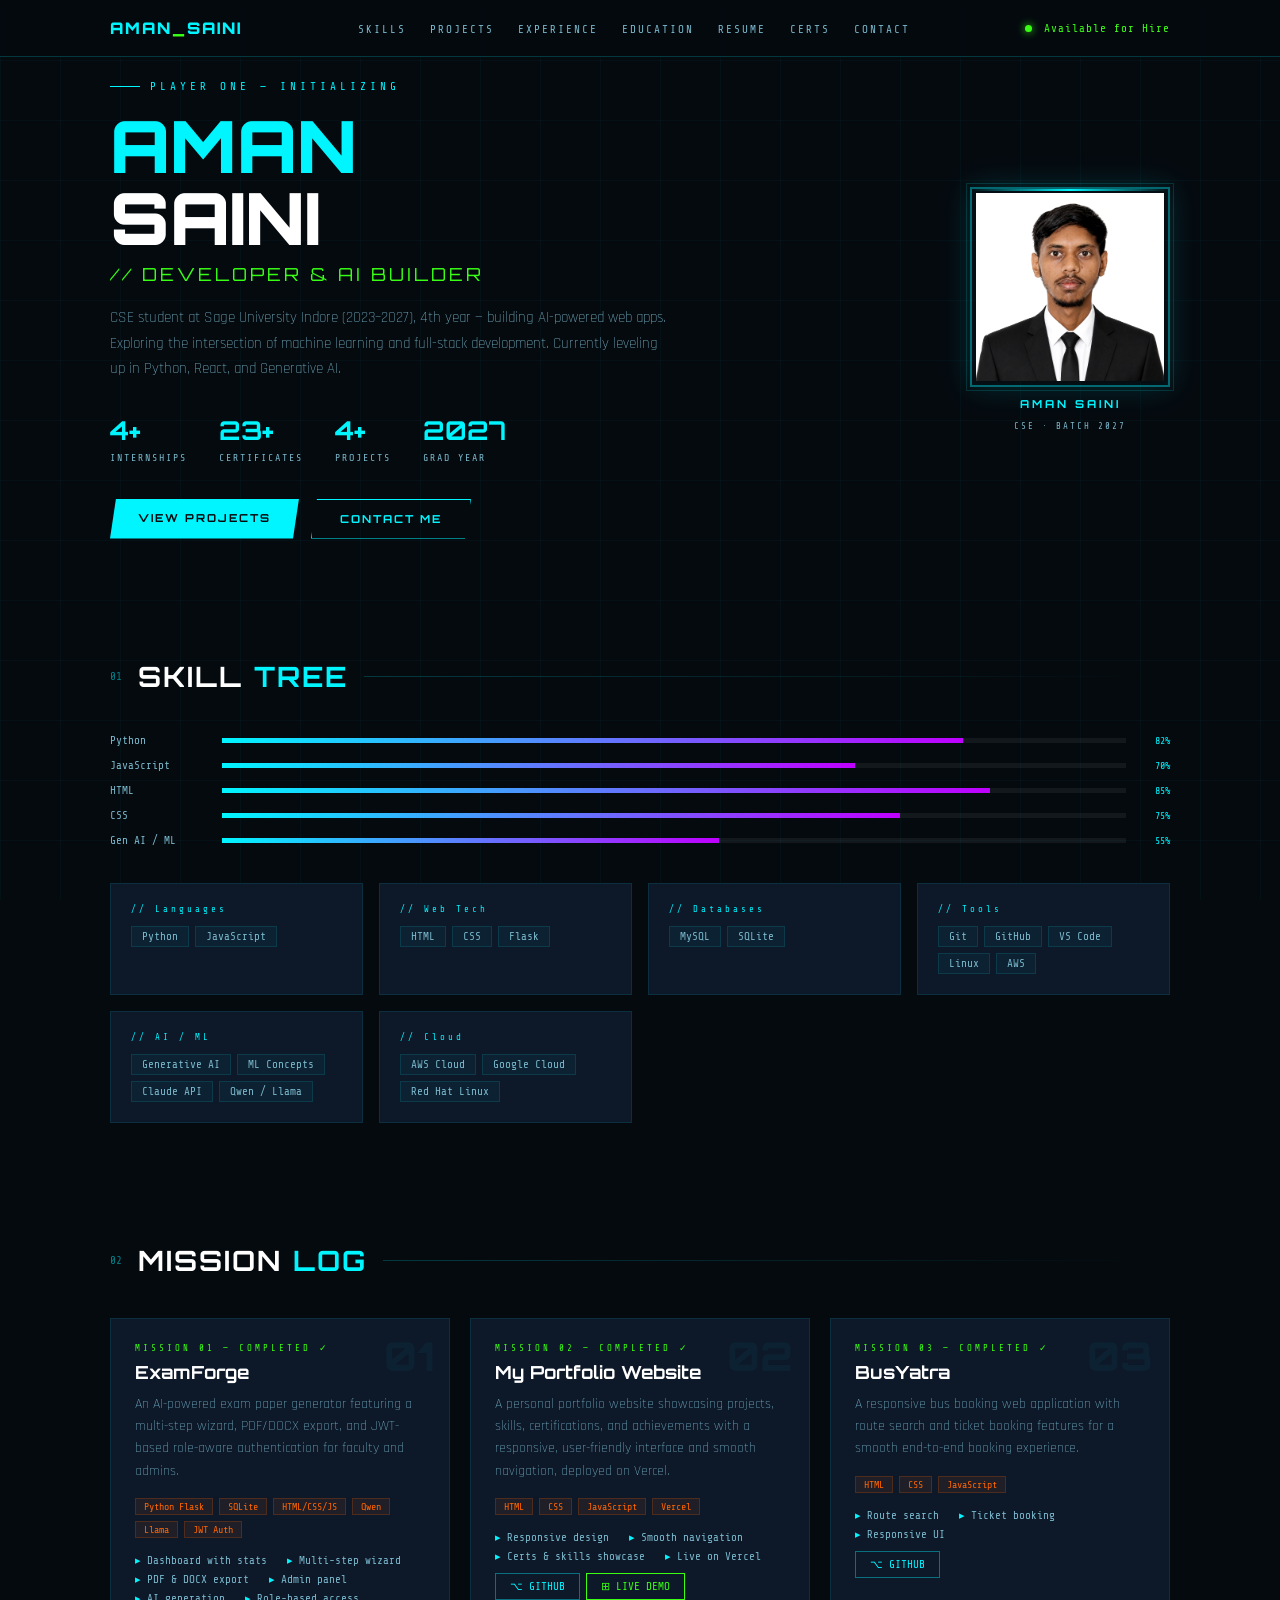
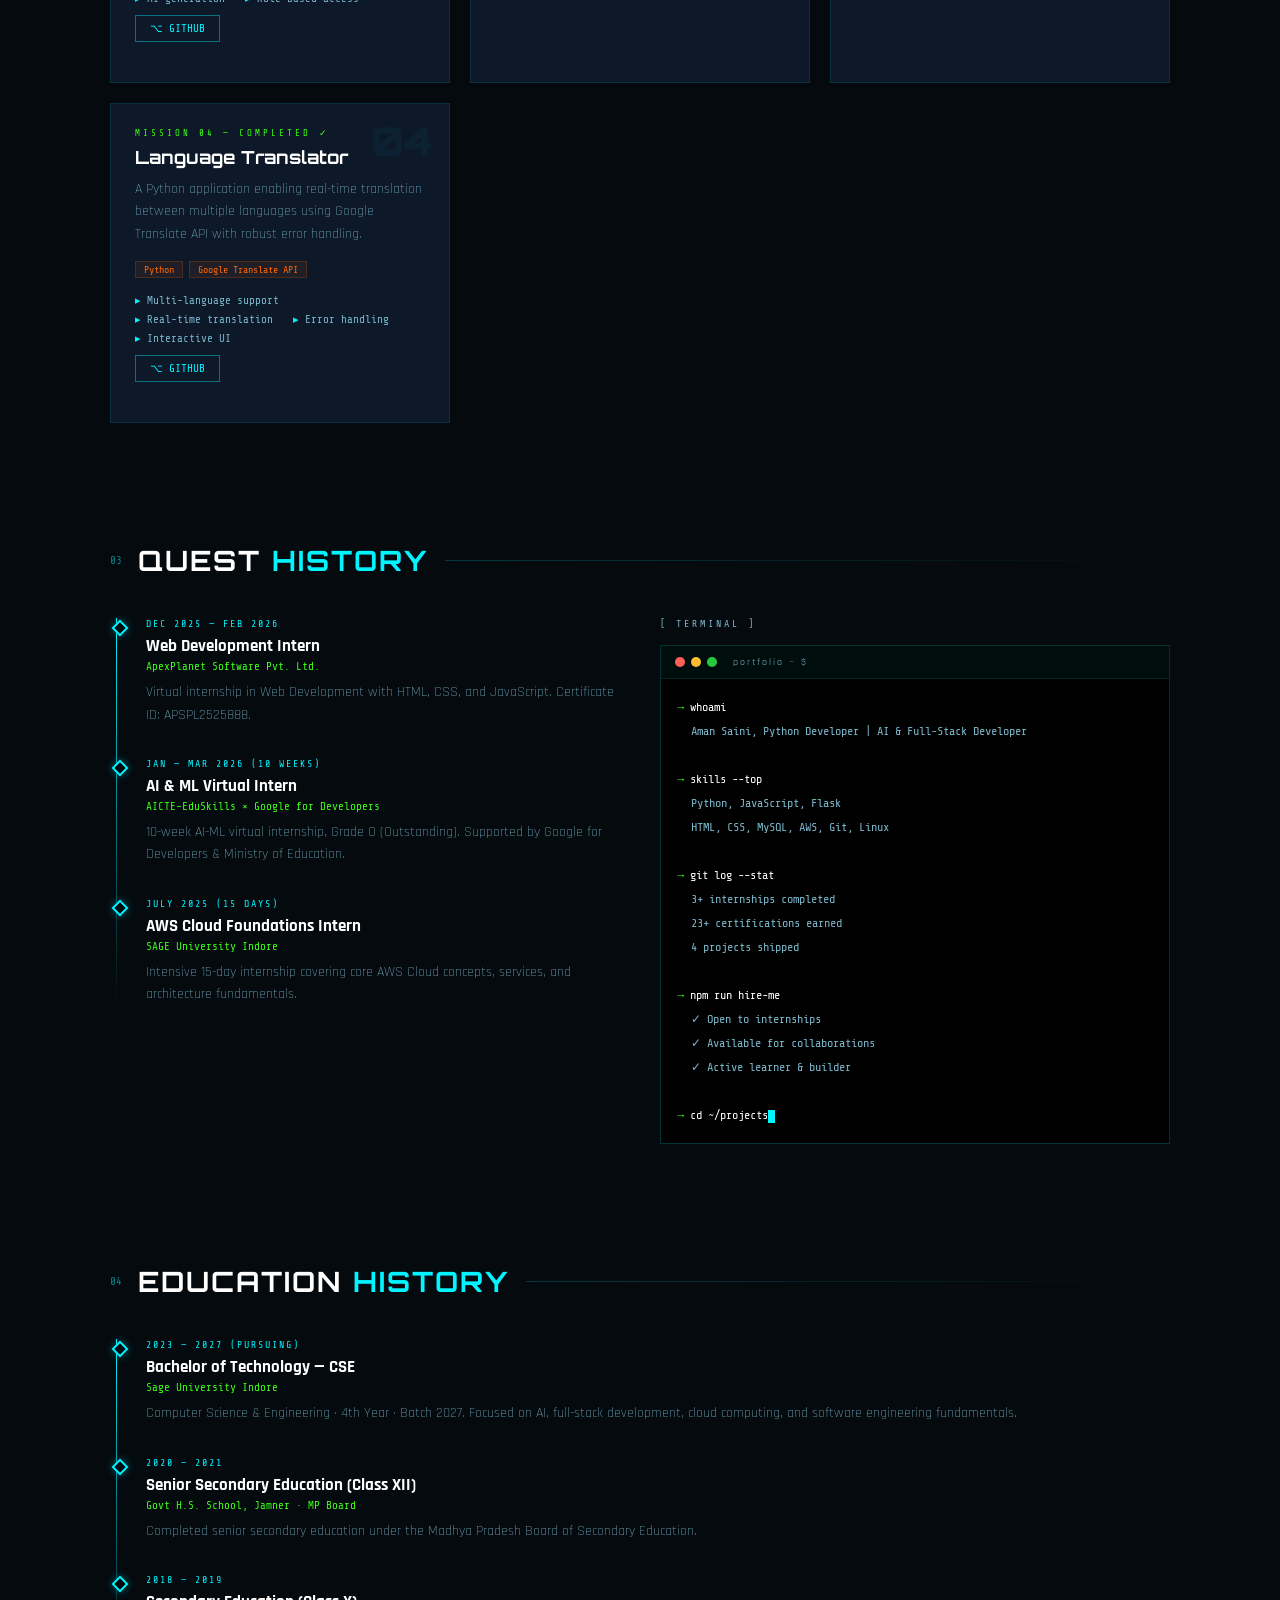
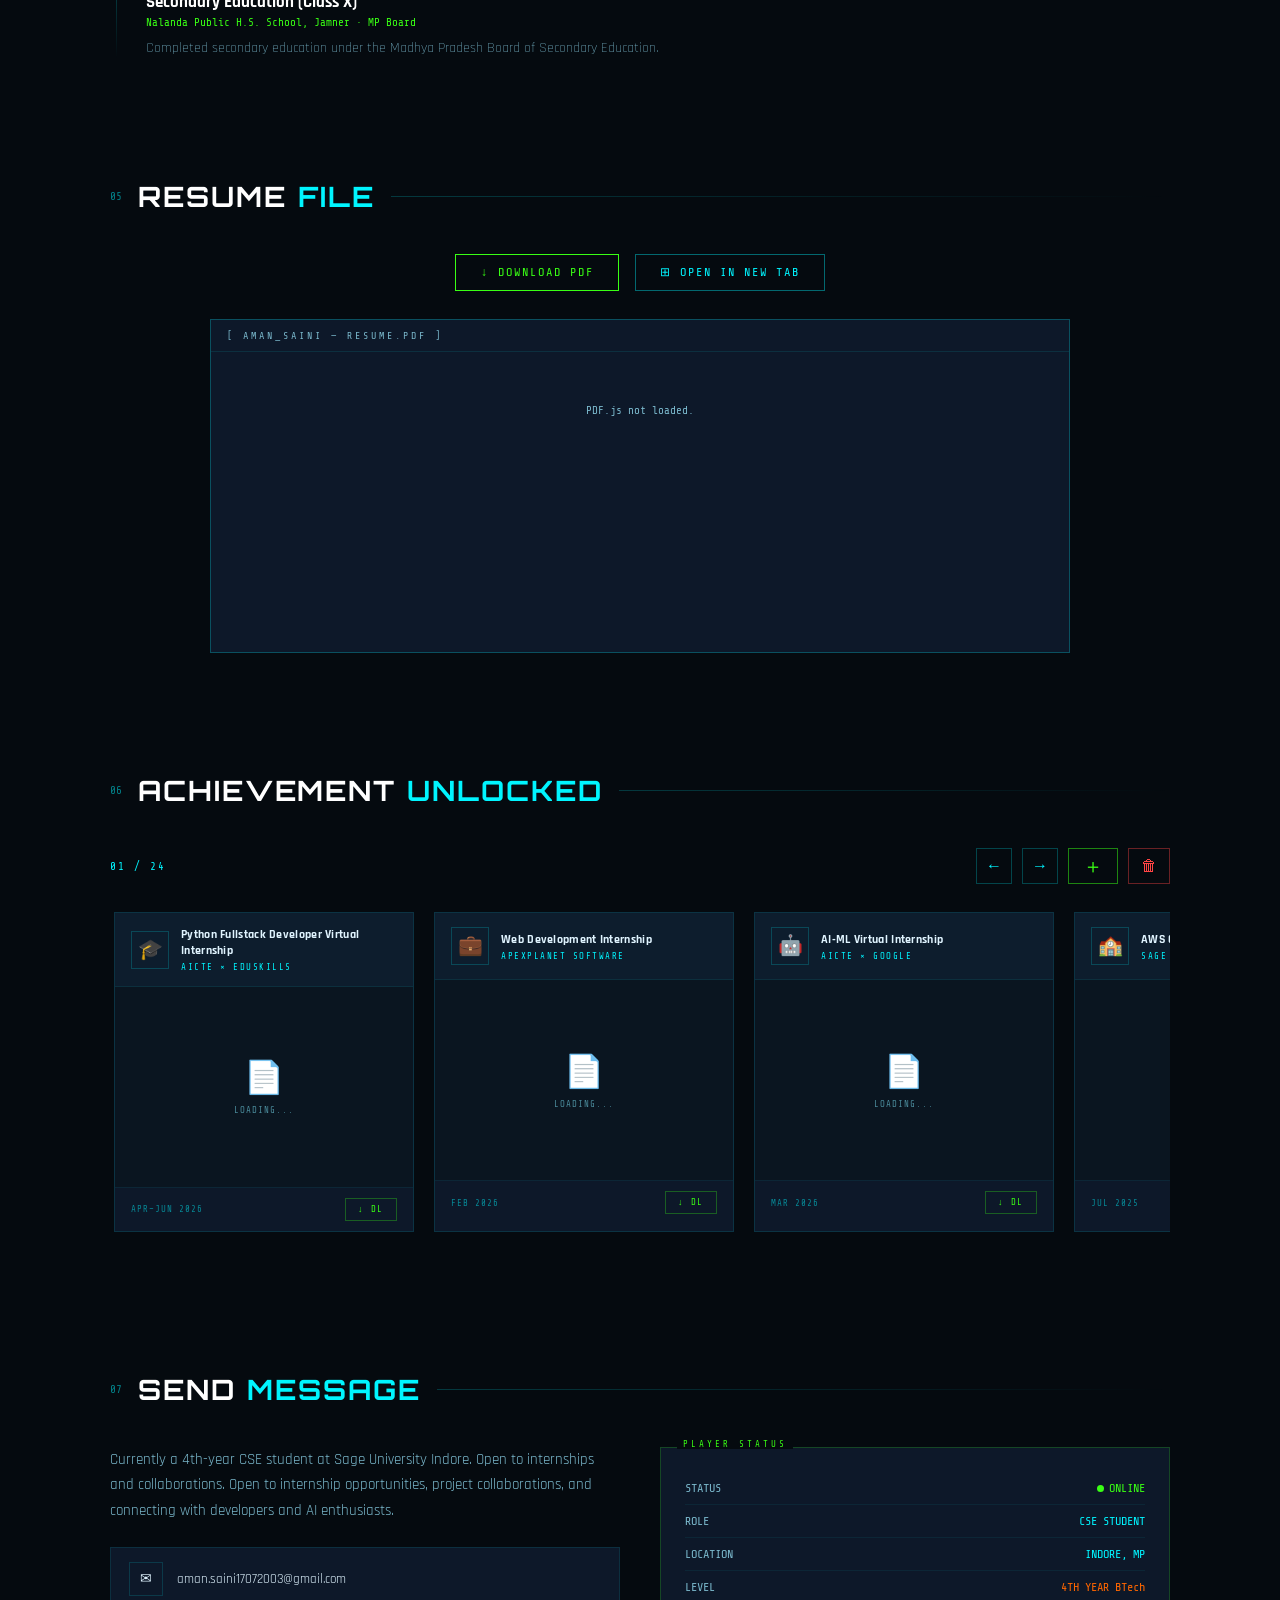
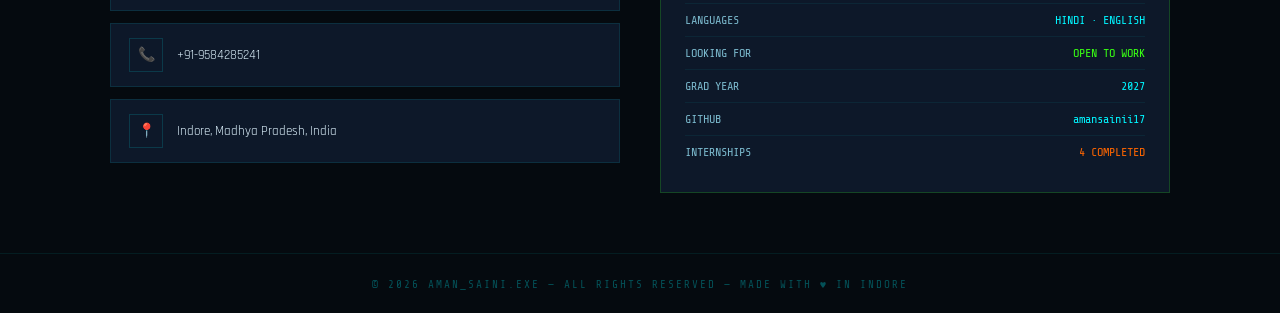
==== commit c736e2e0: "Add files via upload" ====
--- a/index.html
+++ b/index.html
@@ -6,7 +6,7 @@
 <title>Aman Saini — Portfolio</title>
 <link href="https://fonts.googleapis.com/css2?family=Orbitron:wght@400;700;900&family=Rajdhani:wght@300;400;600;700&family=Share+Tech+Mono&display=swap" rel="stylesheet">
 <link rel="stylesheet" href="./css/style.css">
-<script src="https://cdnjs.cloudflare.com/ajax/libs/pdf.js/3.11.174/pdf.min.js"></script>
+<script src="./js/pdf.min.js"></script>
 </head>
 <body>
 
@@ -84,14 +84,13 @@
     <div class="xp-wrap" id="xp-wrap">
       <div class="xp-row"><span class="xp-lbl">Python</span><div class="xp-track"><div class="xp-fill" data-w="82" style="width:0%"></div></div><span class="xp-pct">82%</span></div>
       <div class="xp-row"><span class="xp-lbl">JavaScript</span><div class="xp-track"><div class="xp-fill" data-w="70" style="width:0%"></div></div><span class="xp-pct">70%</span></div>
-      <div class="xp-row"><span class="xp-lbl">C++</span><div class="xp-track"><div class="xp-fill" data-w="65" style="width:0%"></div></div><span class="xp-pct">65%</span></div>
-      <div class="xp-row"><span class="xp-lbl">React.js</span><div class="xp-track"><div class="xp-fill" data-w="60" style="width:0%"></div></div><span class="xp-pct">60%</span></div>
-      <div class="xp-row"><span class="xp-lbl">HTML / CSS</span><div class="xp-track"><div class="xp-fill" data-w="78" style="width:0%"></div></div><span class="xp-pct">78%</span></div>
+      <div class="xp-row"><span class="xp-lbl">HTML</span><div class="xp-track"><div class="xp-fill" data-w="85" style="width:0%"></div></div><span class="xp-pct">85%</span></div>
+      <div class="xp-row"><span class="xp-lbl">CSS</span><div class="xp-track"><div class="xp-fill" data-w="75" style="width:0%"></div></div><span class="xp-pct">75%</span></div>
       <div class="xp-row"><span class="xp-lbl">Gen AI / ML</span><div class="xp-track"><div class="xp-fill" data-w="55" style="width:0%"></div></div><span class="xp-pct">55%</span></div>
     </div>
     <div class="skills-grid">
-      <div class="skill-card"><div class="skill-cat">Languages</div><div class="tags"><span class="tag">C++</span><span class="tag">Python</span><span class="tag">JavaScript</span></div></div>
-      <div class="skill-card"><div class="skill-cat">Web Tech</div><div class="tags"><span class="tag">HTML</span><span class="tag">CSS</span><span class="tag">React.js</span><span class="tag">Flask</span></div></div>
+      <div class="skill-card"><div class="skill-cat">Languages</div><div class="tags"><span class="tag">Python</span><span class="tag">JavaScript</span></div></div>
+      <div class="skill-card"><div class="skill-cat">Web Tech</div><div class="tags"><span class="tag">HTML</span><span class="tag">CSS</span><span class="tag">Flask</span></div></div>
       <div class="skill-card"><div class="skill-cat">Databases</div><div class="tags"><span class="tag">MySQL</span><span class="tag">SQLite</span></div></div>
       <div class="skill-card"><div class="skill-cat">Tools</div><div class="tags"><span class="tag">Git</span><span class="tag">GitHub</span><span class="tag">VS Code</span><span class="tag">Linux</span><span class="tag">AWS</span></div></div>
       <div class="skill-card"><div class="skill-cat">AI / ML</div><div class="tags"><span class="tag">Generative AI</span><span class="tag">ML Concepts</span><span class="tag">Claude API</span><span class="tag">Qwen / Llama</span></div></div>
@@ -120,10 +119,44 @@
         <ul class="proj-feats">
           <li>Dashboard with stats</li><li>Multi-step wizard</li><li>PDF &amp; DOCX export</li><li>Admin panel</li><li>AI generation</li><li>Role-based access</li>
         </ul>
+        <div class="proj-tech" style="margin-top:10px;">
+          <a href="https://github.com/amansainii17/Examoforge.git" target="_blank" style="font-family:'Share Tech Mono',monospace;font-size:11px;color:#00f5ff;text-decoration:none;border:1px solid rgba(0,245,255,0.4);padding:6px 14px;">⌥ GITHUB</a>
+        </div>
       </div>
       <div class="proj-card">
         <div class="proj-num">02</div>
         <div class="proj-lbl">MISSION 02 — COMPLETED ✓</div>
+        <div class="proj-title">My Portfolio Website</div>
+        <p class="proj-desc">A personal portfolio website showcasing projects, skills, certifications, and achievements with a responsive, user-friendly interface and smooth navigation, deployed on Vercel.</p>
+        <div class="proj-tech">
+          <span class="badge">HTML</span><span class="badge">CSS</span><span class="badge">JavaScript</span><span class="badge">Vercel</span>
+        </div>
+        <ul class="proj-feats">
+          <li>Responsive design</li><li>Smooth navigation</li><li>Certs &amp; skills showcase</li><li>Live on Vercel</li>
+        </ul>
+        <div class="proj-tech" style="margin-top:10px;">
+          <a href="https://github.com/amansainii17/portfolio.git" target="_blank" style="font-family:'Share Tech Mono',monospace;font-size:11px;color:#00f5ff;text-decoration:none;border:1px solid rgba(0,245,255,0.4);padding:6px 14px;">⌥ GITHUB</a>
+          <a href="https://amansaini.vercel.app/" target="_blank" style="font-family:'Share Tech Mono',monospace;font-size:11px;color:#39ff14;text-decoration:none;border:1px solid #39ff14;padding:6px 14px;">⊞ LIVE DEMO</a>
+        </div>
+      </div>
+      <div class="proj-card">
+        <div class="proj-num">03</div>
+        <div class="proj-lbl">MISSION 03 — COMPLETED ✓</div>
+        <div class="proj-title">BusYatra</div>
+        <p class="proj-desc">A responsive bus booking web application with route search and ticket booking features for a smooth end-to-end booking experience.</p>
+        <div class="proj-tech">
+          <span class="badge">HTML</span><span class="badge">CSS</span><span class="badge">JavaScript</span>
+        </div>
+        <ul class="proj-feats">
+          <li>Route search</li><li>Ticket booking</li><li>Responsive UI</li>
+        </ul>
+        <div class="proj-tech" style="margin-top:10px;">
+          <a href="https://github.com/amansainii17/busYatra-task-5.git" target="_blank" style="font-family:'Share Tech Mono',monospace;font-size:11px;color:#00f5ff;text-decoration:none;border:1px solid rgba(0,245,255,0.4);padding:6px 14px;">⌥ GITHUB</a>
+        </div>
+      </div>
+      <div class="proj-card">
+        <div class="proj-num">04</div>
+        <div class="proj-lbl">MISSION 04 — COMPLETED ✓</div>
         <div class="proj-title">Language Translator</div>
         <p class="proj-desc">A Python application enabling real-time translation between multiple languages using Google Translate API with robust error handling.</p>
         <div class="proj-tech">
@@ -132,6 +165,9 @@
         <ul class="proj-feats">
           <li>Multi-language support</li><li>Real-time translation</li><li>Error handling</li><li>Interactive UI</li>
         </ul>
+        <div class="proj-tech" style="margin-top:10px;">
+          <a href="https://github.com/amansainii17/Languange_Translator.git" target="_blank" style="font-family:'Share Tech Mono',monospace;font-size:11px;color:#00f5ff;text-decoration:none;border:1px solid rgba(0,245,255,0.4);padding:6px 14px;">⌥ GITHUB</a>
+        </div>
       </div>
     </div>
   </div>
@@ -177,12 +213,12 @@
             <div><span class="t-prompt">→ </span><span class="t-cmd">whoami</span></div>
             <span class="t-out">Aman Saini, Python Developer | AI &amp; Full-Stack Developer</span><br>
             <div><span class="t-prompt">→ </span><span class="t-cmd">skills --top</span></div>
-            <span class="t-out">Python, JavaScript, React.js, Flask</span>
+            <span class="t-out">Python, JavaScript, Flask</span>
             <span class="t-out">HTML, CSS, MySQL, AWS, Git, Linux</span><br>
             <div><span class="t-prompt">→ </span><span class="t-cmd">git log --stat</span></div>
             <span class="t-out">3+ internships completed</span>
             <span class="t-out">23+ certifications earned</span>
-            <span class="t-out">2 projects shipped</span><br>
+            <span class="t-out">4 projects shipped</span><br>
             <div><span class="t-prompt">→ </span><span class="t-cmd">npm run hire-me</span></div>
             <span class="t-out">✓ Open to internships</span>
             <span class="t-out">✓ Available for collaborations</span>
@@ -246,7 +282,9 @@
       </div>
       <div style="width:100%;max-width:860px;border:1px solid rgba(0,245,255,0.25);background:#0d1829;">
         <div style="padding:10px 16px;border-bottom:1px solid rgba(0,245,255,0.1);font-family:&apos;Share Tech Mono&apos;,monospace;font-size:10px;letter-spacing:3px;color:#7ab8cc;">[ AMAN_SAINI — RESUME.PDF ]</div>
-        <embed src="./resume/resume.pdf" type="application/pdf" style="width:100%;height:85vh;display:block;" />
+        <div id="resumePreview" style="width:100%;min-height:300px;display:flex;flex-direction:column;align-items:center;gap:12px;padding:12px;">
+          <div id="resumeLoader" style="font-family:'Share Tech Mono',monospace;font-size:11px;color:#7ab8cc;padding:40px 0;">LOADING PREVIEW...</div>
+        </div>
       </div>
     </div>
   </div>
@@ -429,7 +467,7 @@
     return;
   }
   pdfjsLib.GlobalWorkerOptions.workerSrc =
-    'https://cdnjs.cloudflare.com/ajax/libs/pdf.js/3.11.174/pdf.worker.min.js';
+    './js/pdf.worker.min.js';
   const docSrc = src.startsWith('data:') ? {data: atob(src.split(',')[1])} : src;
   pdfjsLib.getDocument(docSrc).promise.then(pdf => {
     _pdfDoc = pdf;
@@ -475,6 +513,38 @@
   renderModalPage(_pdfPage);
 }
 
+function renderResumePreview() {
+  const container = document.getElementById('resumePreview');
+  const loader = document.getElementById('resumeLoader');
+  if (typeof pdfjsLib === 'undefined') {
+    loader.textContent = 'PDF.js not loaded.';
+    return;
+  }
+  pdfjsLib.GlobalWorkerOptions.workerSrc = './js/pdf.worker.min.js';
+  pdfjsLib.getDocument('./resume/resume.pdf').promise.then(pdf => {
+    loader.remove();
+    const W = Math.min(container.clientWidth || 800, 860);
+    for (let i = 1; i <= pdf.numPages; i++) {
+      pdf.getPage(i).then(page => {
+        const vp0 = page.getViewport({scale:1});
+        const scale = W / vp0.width;
+        const vp = page.getViewport({scale});
+        const canvas = document.createElement('canvas');
+        canvas.style.width = '100%';
+        canvas.style.maxWidth = '860px';
+        canvas.style.display = 'block';
+        canvas.width = vp.width;
+        canvas.height = vp.height;
+        container.appendChild(canvas);
+        page.render({canvasContext: canvas.getContext('2d'), viewport: vp});
+      });
+    }
+  }).catch(() => {
+    loader.textContent = 'Could not load resume preview. Use download/open buttons above.';
+  });
+}
+renderResumePreview();
+
 function closeCertModal() {
   document.getElementById('certModal').classList.remove('open');
   document.getElementById('certModalImg').style.display = 'none';
@@ -561,7 +631,7 @@
 function renderPdfThumb(src, canvas, card) {
   if (typeof pdfjsLib === 'undefined') return;
   pdfjsLib.GlobalWorkerOptions.workerSrc =
-    'https://cdnjs.cloudflare.com/ajax/libs/pdf.js/3.11.174/pdf.worker.min.js';
+    './js/pdf.worker.min.js';
 
   const docSrc = src.startsWith('data:')
     ? { data: atob(src.split(',')[1]) }
@@ -604,7 +674,7 @@
 
 // Load base certs
 // Inline cert data — no fetch needed, works locally & on Vercel
-const CERT_BASE = [{"title": "Python", "issuer": "Kaggle", "date": "MAY 2026", "icon": "🐍", "src": "certs/Certificate(Kaggle_Python).png"}, {"title": "Python Fullstack Developer Virtual Internship", "issuer": "AICTE × EduSkills", "date": "APR–JUN 2026", "icon": "🎓", "src": "certs/Internship(EduSkills_PythonFullStack).pdf"}, {"title": "Claude with the Anthropic API", "issuer": "Anthropic", "date": "MAR 2026", "icon": "🤖", "src": "certs/Certificate(Claude_API).pdf"}, {"title": "Claude Code in Action", "issuer": "Anthropic", "date": "MAR 2026", "icon": "💻", "src": "certs/Certificate(Claude_Code_Action).pdf"}, {"title": "Claude 101", "issuer": "Anthropic", "date": "MAR 2026", "icon": "⚡", "src": "certs/Certificate(Claude_101).pdf"}, {"title": "Python Essentials 1", "issuer": "Cisco / OpenEdg", "date": "MAR 2026", "icon": "🐍", "src": "certs/Certificate(PythonEssentials1).pdf"}, {"title": "Python Essentials 2", "issuer": "Cisco / OpenEdg", "date": "MAR 2026", "icon": "🐍", "src": "certs/Certificate(PythonEssentials2).pdf"}, {"title": "AWS Cloud Quest — Generative AI Practitioner", "issuer": "Amazon Web Services", "date": "2025", "icon": "🎮", "src": "certs/Certificate(AWS_CloudQuest_GenAI).pdf"}, {"title": "AWS Cloud Foundations Internship", "issuer": "SAGE University", "date": "JUL 2025", "icon": "🏫", "src": "certs/Certificate(AWS_Internship).pdf"}, {"title": "AWS — Fundamentals of ML & AI", "issuer": "Amazon Web Services", "date": "2025", "icon": "🧠", "src": "certs/Certificate(AWS_ML_Fundamentals).pdf"}, {"title": "AWS SimuLearn: Cloud Computing Essentials", "issuer": "Amazon Web Services", "date": "2025", "icon": "☁️", "src": "certs/Certificate(AWS_CloudEssentials).pdf"}, {"title": "AWS Certified Cloud Practitioner Practice", "issuer": "Amazon Web Services", "date": "2025", "icon": "📋", "src": "certs/Certificate(AWS_CloudPractitioner).pdf"}, {"title": "AWS Certified Developer — Associate Practice", "issuer": "Amazon Web Services", "date": "2025", "icon": "👨‍💻", "src": "certs/Certificate(AWS_Developer_Associate).pdf"}, {"title": "AWS Academy Graduate", "issuer": "Amazon Web Services", "date": "2025", "icon": "🎓", "src": "certs/Certificate(AWS).pdf"}, {"title": "Generative AI Certificate", "issuer": "NASSCOM FutureSkills", "date": "DEC 2025", "icon": "🚀", "src": "certs/Certificate(GenerativeAI).pdf"}, {"title": "Red Hat System Administration II (RH134)", "issuer": "Red Hat", "date": "DEC 2025", "icon": "🎩", "src": "certs/Certificate(RedHat_RH134).pdf"}, {"title": "Getting Started with Threat Intelligence", "issuer": "IBM SkillsBuild", "date": "DEC 2025", "icon": "🛡️", "src": "certs/Certificate(IBM_ThreatIntelligence).pdf"}, {"title": "MS Excel Powered by Microsoft", "issuer": "Simplilearn", "date": "DEC 2025", "icon": "📊", "src": "certs/Certificate(Simplilearn_Microsoft).pdf"}, {"title": "Power BI for Beginners", "issuer": "Simplilearn", "date": "MAR 2026", "icon": "📊", "src": "certs/Certificate(PowerBI).pdf"}, {"title": "Introduction to C++", "issuer": "Simplilearn SkillUp", "date": "MAY 2024", "icon": "⌨️", "src": "certs/Certificate(Cpp).pdf"}, {"title": "Web Development Internship", "issuer": "ApexPlanet Software", "date": "FEB 2026", "icon": "💼", "src": "certs/Internship(ApexPlanet).pdf"}, {"title": "AI-ML Virtual Internship", "issuer": "AICTE × Google", "date": "MAR 2026", "icon": "🤖", "src": "certs/Internship(AICTE_AIML).pdf"}, {"title": "AWS Solutions Architecture Job Simulation", "issuer": "Forage (AWS)", "date": "DEC 2025", "icon": "☁️", "src": "certs/Certificate(Forage_AWS).pdf"}, {"title": "Deloitte Technology Job Simulation", "issuer": "Forage (Deloitte)", "date": "DEC 2025", "icon": "💼", "src": "certs/Certificate(Forage_Deloitte).pdf"}];
+const CERT_BASE = [{"title": "Python Fullstack Developer Virtual Internship", "issuer": "AICTE × EduSkills", "date": "APR–JUN 2026", "icon": "🎓", "src": "certs/Internship(EduSkills_PythonFullStack).pdf"}, {"title": "Web Development Internship", "issuer": "ApexPlanet Software", "date": "FEB 2026", "icon": "💼", "src": "certs/Internship(ApexPlanet).pdf"}, {"title": "AI-ML Virtual Internship", "issuer": "AICTE × Google", "date": "MAR 2026", "icon": "🤖", "src": "certs/Internship(AICTE_AIML).pdf"}, {"title": "AWS Cloud Foundations Internship", "issuer": "SAGE University", "date": "JUL 2025", "icon": "🏫", "src": "certs/Certificate(AWS_Internship).pdf"}, {"title": "Python Essentials 1", "issuer": "Cisco / OpenEdg", "date": "MAR 2026", "icon": "🐍", "src": "certs/Certificate(PythonEssentials1).pdf"}, {"title": "Python Essentials 2", "issuer": "Cisco / OpenEdg", "date": "MAR 2026", "icon": "🐍", "src": "certs/Certificate(PythonEssentials2).pdf"}, {"title": "Python", "issuer": "Kaggle", "date": "MAY 2026", "icon": "🐍", "src": "certs/Certificate(Kaggle_Python).png"}, {"title": "AWS Cloud Quest — Generative AI Practitioner", "issuer": "Amazon Web Services", "date": "2025", "icon": "🎮", "src": "certs/Certificate(AWS_CloudQuest_GenAI).pdf"}, {"title": "AWS — Fundamentals of ML & AI", "issuer": "Amazon Web Services", "date": "2025", "icon": "🧠", "src": "certs/Certificate(AWS_ML_Fundamentals).pdf"}, {"title": "AWS SimuLearn: Cloud Computing Essentials", "issuer": "Amazon Web Services", "date": "2025", "icon": "☁️", "src": "certs/Certificate(AWS_CloudEssentials).pdf"}, {"title": "AWS Certified Cloud Practitioner Practice", "issuer": "Amazon Web Services", "date": "2025", "icon": "📋", "src": "certs/Certificate(AWS_CloudPractitioner).pdf"}, {"title": "AWS Certified Developer — Associate Practice", "issuer": "Amazon Web Services", "date": "2025", "icon": "👨‍💻", "src": "certs/Certificate(AWS_Developer_Associate).pdf"}, {"title": "AWS Academy Graduate", "issuer": "Amazon Web Services", "date": "2025", "icon": "🎓", "src": "certs/Certificate(AWS).pdf"}, {"title": "AWS Solutions Architecture Job Simulation", "issuer": "Forage (AWS)", "date": "DEC 2025", "icon": "☁️", "src": "certs/Certificate(Forage_AWS).pdf"}, {"title": "Claude with the Anthropic API", "issuer": "Anthropic", "date": "MAR 2026", "icon": "🤖", "src": "certs/Certificate(Claude_API).pdf"}, {"title": "Claude Code in Action", "issuer": "Anthropic", "date": "MAR 2026", "icon": "💻", "src": "certs/Certificate(Claude_Code_Action).pdf"}, {"title": "Claude 101", "issuer": "Anthropic", "date": "MAR 2026", "icon": "⚡", "src": "certs/Certificate(Claude_101).pdf"}, {"title": "Generative AI Certificate", "issuer": "NASSCOM FutureSkills", "date": "DEC 2025", "icon": "🚀", "src": "certs/Certificate(GenerativeAI).pdf"}, {"title": "Red Hat System Administration II (RH134)", "issuer": "Red Hat", "date": "DEC 2025", "icon": "🎩", "src": "certs/Certificate(RedHat_RH134).pdf"}, {"title": "Getting Started with Threat Intelligence", "issuer": "IBM SkillsBuild", "date": "DEC 2025", "icon": "🛡️", "src": "certs/Certificate(IBM_ThreatIntelligence).pdf"}, {"title": "MS Excel Powered by Microsoft", "issuer": "Simplilearn", "date": "DEC 2025", "icon": "📊", "src": "certs/Certificate(Simplilearn_Microsoft).pdf"}, {"title": "Power BI for Beginners", "issuer": "Simplilearn", "date": "MAR 2026", "icon": "📊", "src": "certs/Certificate(PowerBI).pdf"}, {"title": "Introduction to C++", "issuer": "Simplilearn SkillUp", "date": "MAY 2024", "icon": "⌨️", "src": "certs/Certificate(Cpp).pdf"}, {"title": "Deloitte Technology Job Simulation", "issuer": "Forage (Deloitte)", "date": "DEC 2025", "icon": "💼", "src": "certs/Certificate(Forage_Deloitte).pdf"}];
 
 (function initCerts() {
   const extra = JSON.parse(localStorage.getItem('extraCerts') || '[]');
--- a/css/style.css
+++ b/css/style.css
@@ -140,7 +140,7 @@
 }
 
 /* PROJECTS */
-.projects-grid{display:grid;gap:20px;}
+.projects-grid{display:grid;gap:20px;grid-template-columns:repeat(auto-fit,minmax(320px,1fr));}
 .proj-card{
   background:var(--card);border:1px solid rgba(0,245,255,0.1);
   padding:24px;position:relative;overflow:hidden;transition:border-color 0.3s;
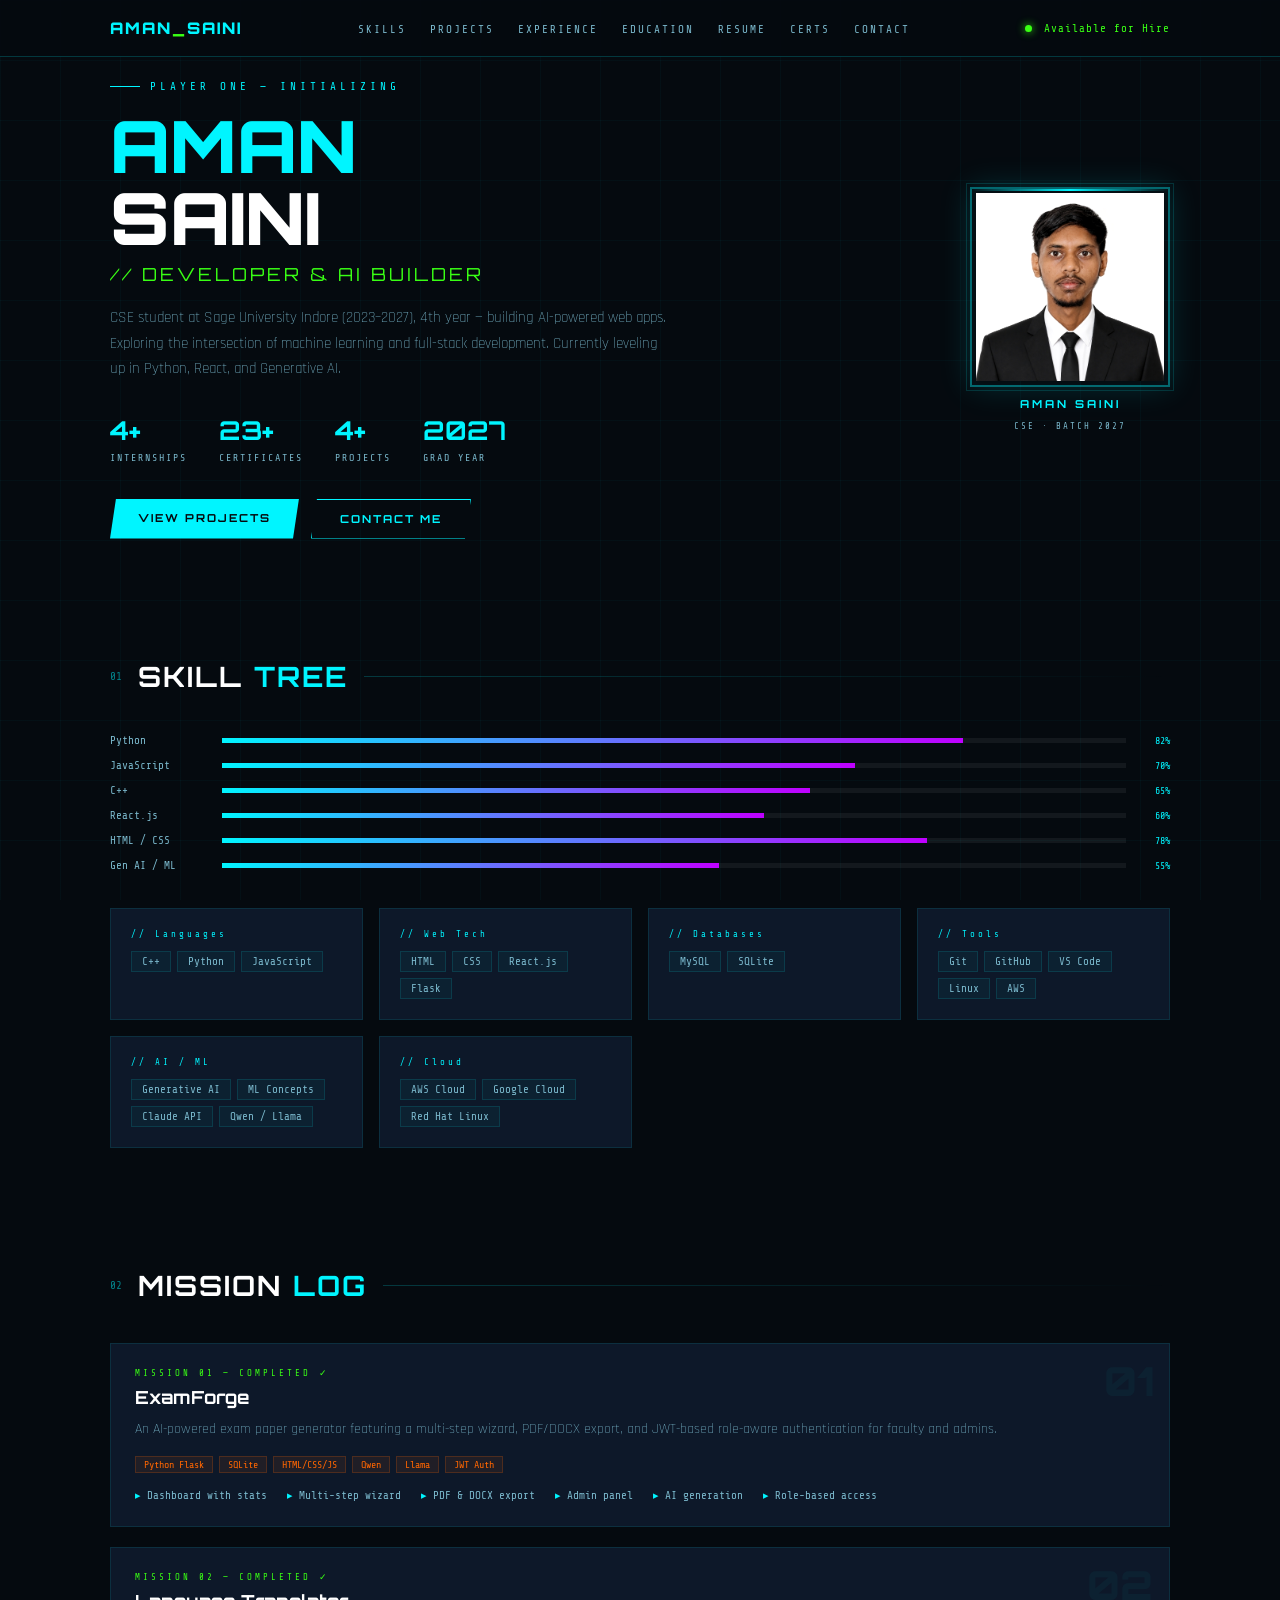
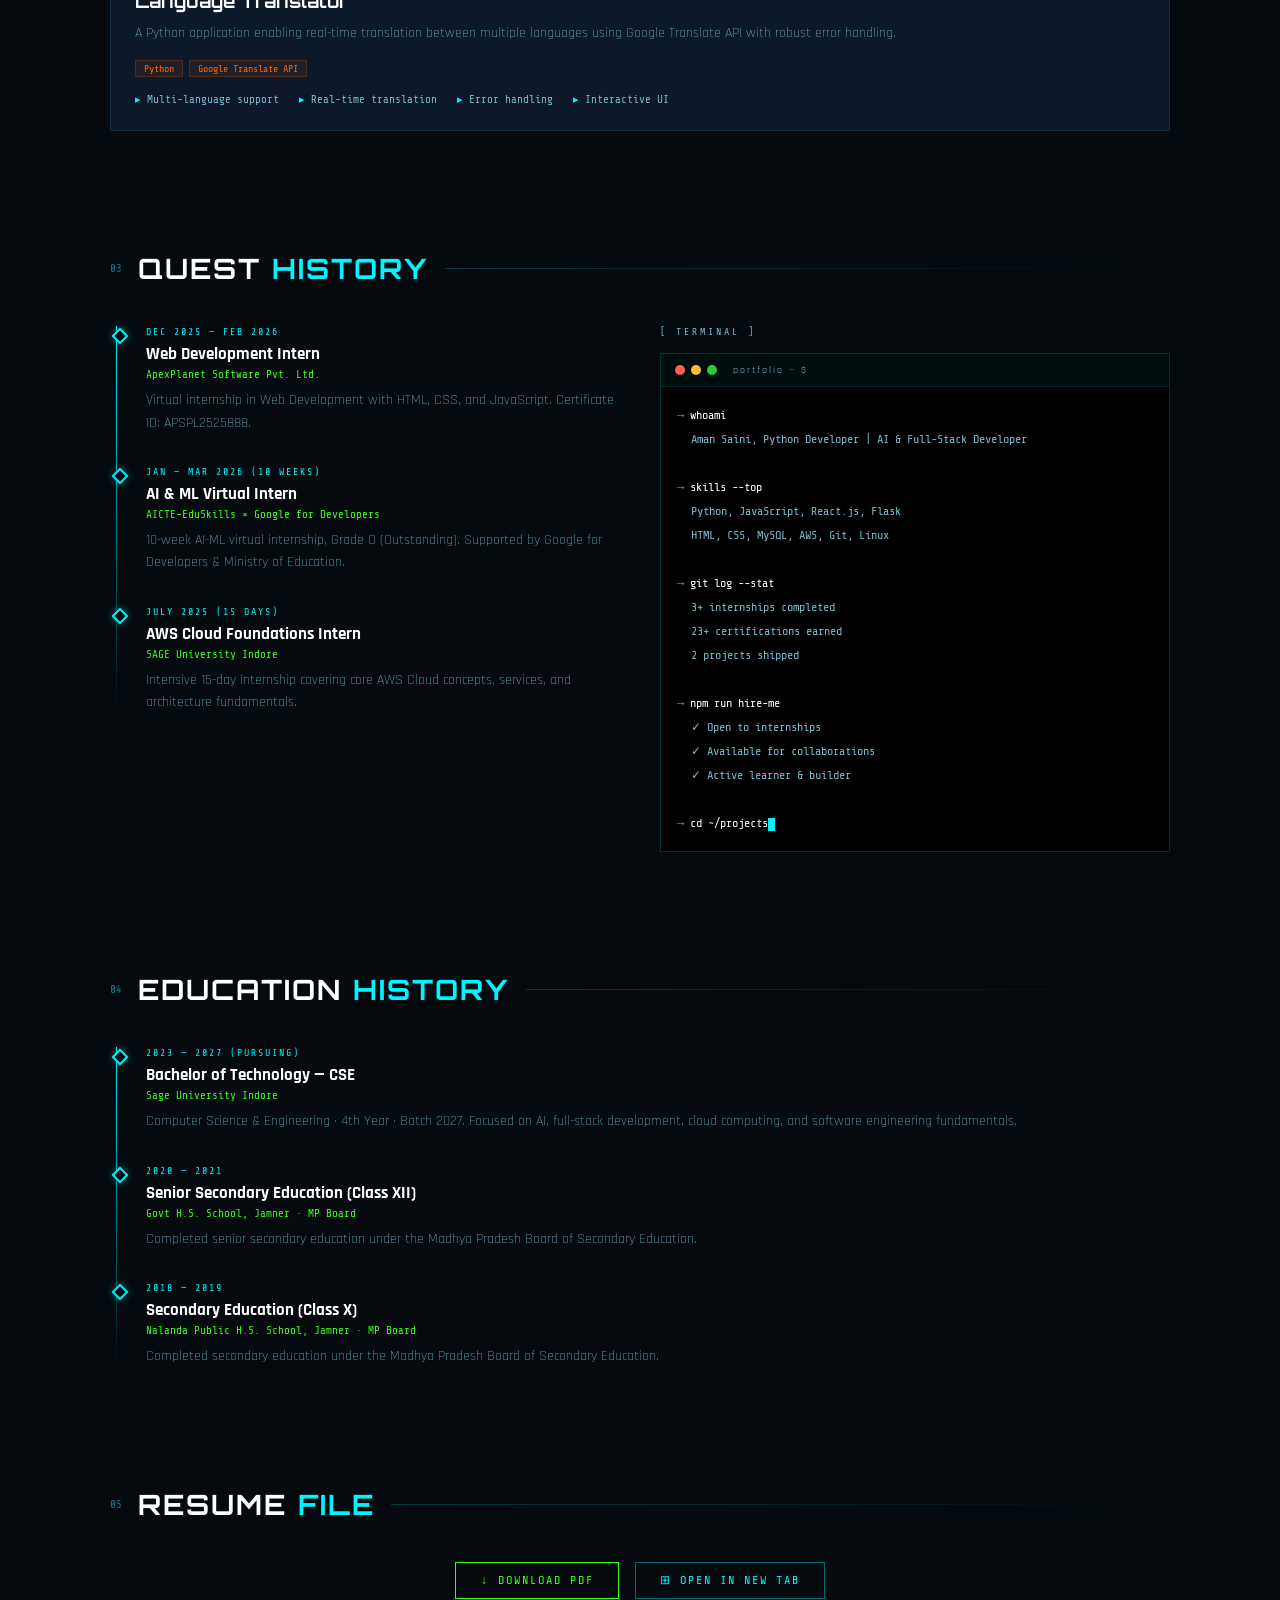
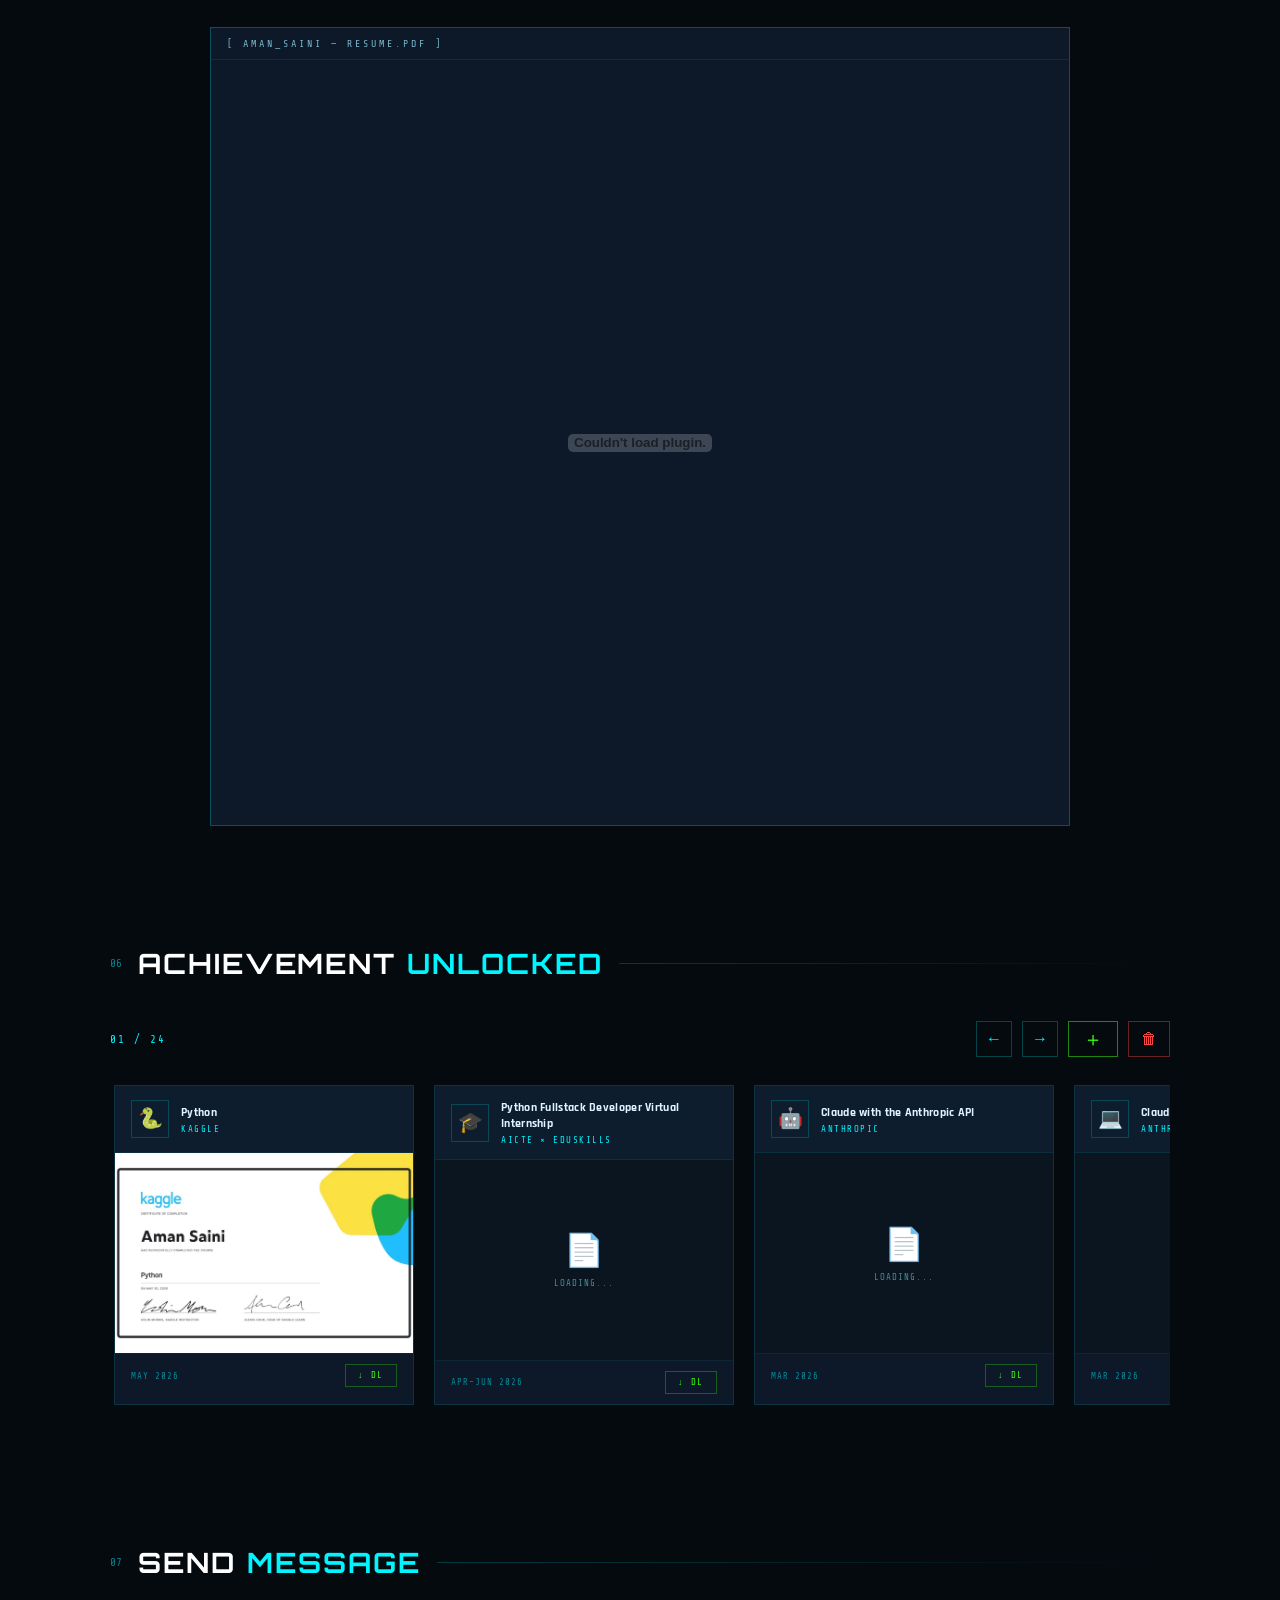
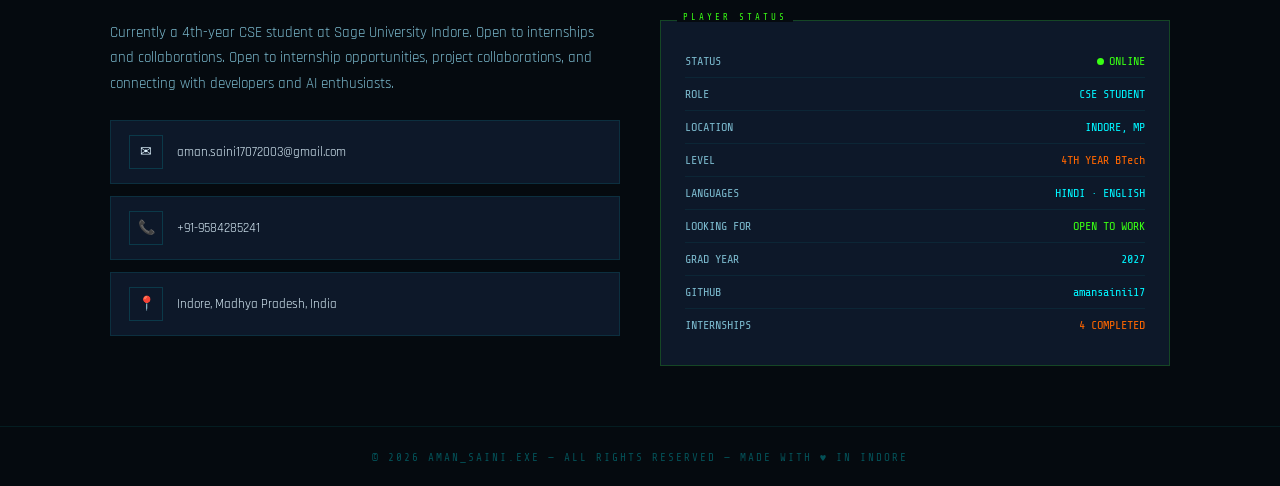
==== commit f6397cfd: "Add files via upload" ====
--- a/index.html
+++ b/index.html
@@ -6,7 +6,7 @@
 <title>Aman Saini — Portfolio</title>
 <link href="https://fonts.googleapis.com/css2?family=Orbitron:wght@400;700;900&family=Rajdhani:wght@300;400;600;700&family=Share+Tech+Mono&display=swap" rel="stylesheet">
 <link rel="stylesheet" href="./css/style.css">
-<script src="./js/pdf.min.js"></script>
+<script src="https://cdnjs.cloudflare.com/ajax/libs/pdf.js/3.11.174/pdf.min.js"></script>
 </head>
 <body>
 
@@ -84,13 +84,14 @@
     <div class="xp-wrap" id="xp-wrap">
       <div class="xp-row"><span class="xp-lbl">Python</span><div class="xp-track"><div class="xp-fill" data-w="82" style="width:0%"></div></div><span class="xp-pct">82%</span></div>
       <div class="xp-row"><span class="xp-lbl">JavaScript</span><div class="xp-track"><div class="xp-fill" data-w="70" style="width:0%"></div></div><span class="xp-pct">70%</span></div>
-      <div class="xp-row"><span class="xp-lbl">HTML</span><div class="xp-track"><div class="xp-fill" data-w="85" style="width:0%"></div></div><span class="xp-pct">85%</span></div>
-      <div class="xp-row"><span class="xp-lbl">CSS</span><div class="xp-track"><div class="xp-fill" data-w="75" style="width:0%"></div></div><span class="xp-pct">75%</span></div>
+      <div class="xp-row"><span class="xp-lbl">C++</span><div class="xp-track"><div class="xp-fill" data-w="65" style="width:0%"></div></div><span class="xp-pct">65%</span></div>
+      <div class="xp-row"><span class="xp-lbl">React.js</span><div class="xp-track"><div class="xp-fill" data-w="60" style="width:0%"></div></div><span class="xp-pct">60%</span></div>
+      <div class="xp-row"><span class="xp-lbl">HTML / CSS</span><div class="xp-track"><div class="xp-fill" data-w="78" style="width:0%"></div></div><span class="xp-pct">78%</span></div>
       <div class="xp-row"><span class="xp-lbl">Gen AI / ML</span><div class="xp-track"><div class="xp-fill" data-w="55" style="width:0%"></div></div><span class="xp-pct">55%</span></div>
     </div>
     <div class="skills-grid">
-      <div class="skill-card"><div class="skill-cat">Languages</div><div class="tags"><span class="tag">Python</span><span class="tag">JavaScript</span></div></div>
-      <div class="skill-card"><div class="skill-cat">Web Tech</div><div class="tags"><span class="tag">HTML</span><span class="tag">CSS</span><span class="tag">Flask</span></div></div>
+      <div class="skill-card"><div class="skill-cat">Languages</div><div class="tags"><span class="tag">C++</span><span class="tag">Python</span><span class="tag">JavaScript</span></div></div>
+      <div class="skill-card"><div class="skill-cat">Web Tech</div><div class="tags"><span class="tag">HTML</span><span class="tag">CSS</span><span class="tag">React.js</span><span class="tag">Flask</span></div></div>
       <div class="skill-card"><div class="skill-cat">Databases</div><div class="tags"><span class="tag">MySQL</span><span class="tag">SQLite</span></div></div>
       <div class="skill-card"><div class="skill-cat">Tools</div><div class="tags"><span class="tag">Git</span><span class="tag">GitHub</span><span class="tag">VS Code</span><span class="tag">Linux</span><span class="tag">AWS</span></div></div>
       <div class="skill-card"><div class="skill-cat">AI / ML</div><div class="tags"><span class="tag">Generative AI</span><span class="tag">ML Concepts</span><span class="tag">Claude API</span><span class="tag">Qwen / Llama</span></div></div>
@@ -119,44 +120,10 @@
         <ul class="proj-feats">
           <li>Dashboard with stats</li><li>Multi-step wizard</li><li>PDF &amp; DOCX export</li><li>Admin panel</li><li>AI generation</li><li>Role-based access</li>
         </ul>
-        <div class="proj-tech" style="margin-top:10px;">
-          <a href="https://github.com/amansainii17/Examoforge.git" target="_blank" style="font-family:'Share Tech Mono',monospace;font-size:11px;color:#00f5ff;text-decoration:none;border:1px solid rgba(0,245,255,0.4);padding:6px 14px;">⌥ GITHUB</a>
-        </div>
       </div>
       <div class="proj-card">
         <div class="proj-num">02</div>
         <div class="proj-lbl">MISSION 02 — COMPLETED ✓</div>
-        <div class="proj-title">My Portfolio Website</div>
-        <p class="proj-desc">A personal portfolio website showcasing projects, skills, certifications, and achievements with a responsive, user-friendly interface and smooth navigation, deployed on Vercel.</p>
-        <div class="proj-tech">
-          <span class="badge">HTML</span><span class="badge">CSS</span><span class="badge">JavaScript</span><span class="badge">Vercel</span>
-        </div>
-        <ul class="proj-feats">
-          <li>Responsive design</li><li>Smooth navigation</li><li>Certs &amp; skills showcase</li><li>Live on Vercel</li>
-        </ul>
-        <div class="proj-tech" style="margin-top:10px;">
-          <a href="https://github.com/amansainii17/portfolio.git" target="_blank" style="font-family:'Share Tech Mono',monospace;font-size:11px;color:#00f5ff;text-decoration:none;border:1px solid rgba(0,245,255,0.4);padding:6px 14px;">⌥ GITHUB</a>
-          <a href="https://amansaini.vercel.app/" target="_blank" style="font-family:'Share Tech Mono',monospace;font-size:11px;color:#39ff14;text-decoration:none;border:1px solid #39ff14;padding:6px 14px;">⊞ LIVE DEMO</a>
-        </div>
-      </div>
-      <div class="proj-card">
-        <div class="proj-num">03</div>
-        <div class="proj-lbl">MISSION 03 — COMPLETED ✓</div>
-        <div class="proj-title">BusYatra</div>
-        <p class="proj-desc">A responsive bus booking web application with route search and ticket booking features for a smooth end-to-end booking experience.</p>
-        <div class="proj-tech">
-          <span class="badge">HTML</span><span class="badge">CSS</span><span class="badge">JavaScript</span>
-        </div>
-        <ul class="proj-feats">
-          <li>Route search</li><li>Ticket booking</li><li>Responsive UI</li>
-        </ul>
-        <div class="proj-tech" style="margin-top:10px;">
-          <a href="https://github.com/amansainii17/busYatra-task-5.git" target="_blank" style="font-family:'Share Tech Mono',monospace;font-size:11px;color:#00f5ff;text-decoration:none;border:1px solid rgba(0,245,255,0.4);padding:6px 14px;">⌥ GITHUB</a>
-        </div>
-      </div>
-      <div class="proj-card">
-        <div class="proj-num">04</div>
-        <div class="proj-lbl">MISSION 04 — COMPLETED ✓</div>
         <div class="proj-title">Language Translator</div>
         <p class="proj-desc">A Python application enabling real-time translation between multiple languages using Google Translate API with robust error handling.</p>
         <div class="proj-tech">
@@ -165,9 +132,6 @@
         <ul class="proj-feats">
           <li>Multi-language support</li><li>Real-time translation</li><li>Error handling</li><li>Interactive UI</li>
         </ul>
-        <div class="proj-tech" style="margin-top:10px;">
-          <a href="https://github.com/amansainii17/Languange_Translator.git" target="_blank" style="font-family:'Share Tech Mono',monospace;font-size:11px;color:#00f5ff;text-decoration:none;border:1px solid rgba(0,245,255,0.4);padding:6px 14px;">⌥ GITHUB</a>
-        </div>
       </div>
     </div>
   </div>
@@ -213,12 +177,12 @@
             <div><span class="t-prompt">→ </span><span class="t-cmd">whoami</span></div>
             <span class="t-out">Aman Saini, Python Developer | AI &amp; Full-Stack Developer</span><br>
             <div><span class="t-prompt">→ </span><span class="t-cmd">skills --top</span></div>
-            <span class="t-out">Python, JavaScript, Flask</span>
+            <span class="t-out">Python, JavaScript, React.js, Flask</span>
             <span class="t-out">HTML, CSS, MySQL, AWS, Git, Linux</span><br>
             <div><span class="t-prompt">→ </span><span class="t-cmd">git log --stat</span></div>
             <span class="t-out">3+ internships completed</span>
             <span class="t-out">23+ certifications earned</span>
-            <span class="t-out">4 projects shipped</span><br>
+            <span class="t-out">2 projects shipped</span><br>
             <div><span class="t-prompt">→ </span><span class="t-cmd">npm run hire-me</span></div>
             <span class="t-out">✓ Open to internships</span>
             <span class="t-out">✓ Available for collaborations</span>
@@ -282,9 +246,7 @@
       </div>
       <div style="width:100%;max-width:860px;border:1px solid rgba(0,245,255,0.25);background:#0d1829;">
         <div style="padding:10px 16px;border-bottom:1px solid rgba(0,245,255,0.1);font-family:&apos;Share Tech Mono&apos;,monospace;font-size:10px;letter-spacing:3px;color:#7ab8cc;">[ AMAN_SAINI — RESUME.PDF ]</div>
-        <div id="resumePreview" style="width:100%;min-height:300px;display:flex;flex-direction:column;align-items:center;gap:12px;padding:12px;">
-          <div id="resumeLoader" style="font-family:'Share Tech Mono',monospace;font-size:11px;color:#7ab8cc;padding:40px 0;">LOADING PREVIEW...</div>
-        </div>
+        <embed src="./resume/resume.pdf" type="application/pdf" style="width:100%;height:85vh;display:block;" />
       </div>
     </div>
   </div>
@@ -467,7 +429,7 @@
     return;
   }
   pdfjsLib.GlobalWorkerOptions.workerSrc =
-    './js/pdf.worker.min.js';
+    'https://cdnjs.cloudflare.com/ajax/libs/pdf.js/3.11.174/pdf.worker.min.js';
   const docSrc = src.startsWith('data:') ? {data: atob(src.split(',')[1])} : src;
   pdfjsLib.getDocument(docSrc).promise.then(pdf => {
     _pdfDoc = pdf;
@@ -513,38 +475,6 @@
   renderModalPage(_pdfPage);
 }
 
-function renderResumePreview() {
-  const container = document.getElementById('resumePreview');
-  const loader = document.getElementById('resumeLoader');
-  if (typeof pdfjsLib === 'undefined') {
-    loader.textContent = 'PDF.js not loaded.';
-    return;
-  }
-  pdfjsLib.GlobalWorkerOptions.workerSrc = './js/pdf.worker.min.js';
-  pdfjsLib.getDocument('./resume/resume.pdf').promise.then(pdf => {
-    loader.remove();
-    const W = Math.min(container.clientWidth || 800, 860);
-    for (let i = 1; i <= pdf.numPages; i++) {
-      pdf.getPage(i).then(page => {
-        const vp0 = page.getViewport({scale:1});
-        const scale = W / vp0.width;
-        const vp = page.getViewport({scale});
-        const canvas = document.createElement('canvas');
-        canvas.style.width = '100%';
-        canvas.style.maxWidth = '860px';
-        canvas.style.display = 'block';
-        canvas.width = vp.width;
-        canvas.height = vp.height;
-        container.appendChild(canvas);
-        page.render({canvasContext: canvas.getContext('2d'), viewport: vp});
-      });
-    }
-  }).catch(() => {
-    loader.textContent = 'Could not load resume preview. Use download/open buttons above.';
-  });
-}
-renderResumePreview();
-
 function closeCertModal() {
   document.getElementById('certModal').classList.remove('open');
   document.getElementById('certModalImg').style.display = 'none';
@@ -631,7 +561,7 @@
 function renderPdfThumb(src, canvas, card) {
   if (typeof pdfjsLib === 'undefined') return;
   pdfjsLib.GlobalWorkerOptions.workerSrc =
-    './js/pdf.worker.min.js';
+    'https://cdnjs.cloudflare.com/ajax/libs/pdf.js/3.11.174/pdf.worker.min.js';
 
   const docSrc = src.startsWith('data:')
     ? { data: atob(src.split(',')[1]) }
@@ -674,7 +604,7 @@
 
 // Load base certs
 // Inline cert data — no fetch needed, works locally & on Vercel
-const CERT_BASE = [{"title": "Python Fullstack Developer Virtual Internship", "issuer": "AICTE × EduSkills", "date": "APR–JUN 2026", "icon": "🎓", "src": "certs/Internship(EduSkills_PythonFullStack).pdf"}, {"title": "Web Development Internship", "issuer": "ApexPlanet Software", "date": "FEB 2026", "icon": "💼", "src": "certs/Internship(ApexPlanet).pdf"}, {"title": "AI-ML Virtual Internship", "issuer": "AICTE × Google", "date": "MAR 2026", "icon": "🤖", "src": "certs/Internship(AICTE_AIML).pdf"}, {"title": "AWS Cloud Foundations Internship", "issuer": "SAGE University", "date": "JUL 2025", "icon": "🏫", "src": "certs/Certificate(AWS_Internship).pdf"}, {"title": "Python Essentials 1", "issuer": "Cisco / OpenEdg", "date": "MAR 2026", "icon": "🐍", "src": "certs/Certificate(PythonEssentials1).pdf"}, {"title": "Python Essentials 2", "issuer": "Cisco / OpenEdg", "date": "MAR 2026", "icon": "🐍", "src": "certs/Certificate(PythonEssentials2).pdf"}, {"title": "Python", "issuer": "Kaggle", "date": "MAY 2026", "icon": "🐍", "src": "certs/Certificate(Kaggle_Python).png"}, {"title": "AWS Cloud Quest — Generative AI Practitioner", "issuer": "Amazon Web Services", "date": "2025", "icon": "🎮", "src": "certs/Certificate(AWS_CloudQuest_GenAI).pdf"}, {"title": "AWS — Fundamentals of ML & AI", "issuer": "Amazon Web Services", "date": "2025", "icon": "🧠", "src": "certs/Certificate(AWS_ML_Fundamentals).pdf"}, {"title": "AWS SimuLearn: Cloud Computing Essentials", "issuer": "Amazon Web Services", "date": "2025", "icon": "☁️", "src": "certs/Certificate(AWS_CloudEssentials).pdf"}, {"title": "AWS Certified Cloud Practitioner Practice", "issuer": "Amazon Web Services", "date": "2025", "icon": "📋", "src": "certs/Certificate(AWS_CloudPractitioner).pdf"}, {"title": "AWS Certified Developer — Associate Practice", "issuer": "Amazon Web Services", "date": "2025", "icon": "👨‍💻", "src": "certs/Certificate(AWS_Developer_Associate).pdf"}, {"title": "AWS Academy Graduate", "issuer": "Amazon Web Services", "date": "2025", "icon": "🎓", "src": "certs/Certificate(AWS).pdf"}, {"title": "AWS Solutions Architecture Job Simulation", "issuer": "Forage (AWS)", "date": "DEC 2025", "icon": "☁️", "src": "certs/Certificate(Forage_AWS).pdf"}, {"title": "Claude with the Anthropic API", "issuer": "Anthropic", "date": "MAR 2026", "icon": "🤖", "src": "certs/Certificate(Claude_API).pdf"}, {"title": "Claude Code in Action", "issuer": "Anthropic", "date": "MAR 2026", "icon": "💻", "src": "certs/Certificate(Claude_Code_Action).pdf"}, {"title": "Claude 101", "issuer": "Anthropic", "date": "MAR 2026", "icon": "⚡", "src": "certs/Certificate(Claude_101).pdf"}, {"title": "Generative AI Certificate", "issuer": "NASSCOM FutureSkills", "date": "DEC 2025", "icon": "🚀", "src": "certs/Certificate(GenerativeAI).pdf"}, {"title": "Red Hat System Administration II (RH134)", "issuer": "Red Hat", "date": "DEC 2025", "icon": "🎩", "src": "certs/Certificate(RedHat_RH134).pdf"}, {"title": "Getting Started with Threat Intelligence", "issuer": "IBM SkillsBuild", "date": "DEC 2025", "icon": "🛡️", "src": "certs/Certificate(IBM_ThreatIntelligence).pdf"}, {"title": "MS Excel Powered by Microsoft", "issuer": "Simplilearn", "date": "DEC 2025", "icon": "📊", "src": "certs/Certificate(Simplilearn_Microsoft).pdf"}, {"title": "Power BI for Beginners", "issuer": "Simplilearn", "date": "MAR 2026", "icon": "📊", "src": "certs/Certificate(PowerBI).pdf"}, {"title": "Introduction to C++", "issuer": "Simplilearn SkillUp", "date": "MAY 2024", "icon": "⌨️", "src": "certs/Certificate(Cpp).pdf"}, {"title": "Deloitte Technology Job Simulation", "issuer": "Forage (Deloitte)", "date": "DEC 2025", "icon": "💼", "src": "certs/Certificate(Forage_Deloitte).pdf"}];
+const CERT_BASE = [{"title": "Python", "issuer": "Kaggle", "date": "MAY 2026", "icon": "🐍", "src": "certs/Certificate(Kaggle_Python).png"}, {"title": "Python Fullstack Developer Virtual Internship", "issuer": "AICTE × EduSkills", "date": "APR–JUN 2026", "icon": "🎓", "src": "certs/Internship(EduSkills_PythonFullStack).pdf"}, {"title": "Claude with the Anthropic API", "issuer": "Anthropic", "date": "MAR 2026", "icon": "🤖", "src": "certs/Certificate(Claude_API).pdf"}, {"title": "Claude Code in Action", "issuer": "Anthropic", "date": "MAR 2026", "icon": "💻", "src": "certs/Certificate(Claude_Code_Action).pdf"}, {"title": "Claude 101", "issuer": "Anthropic", "date": "MAR 2026", "icon": "⚡", "src": "certs/Certificate(Claude_101).pdf"}, {"title": "Python Essentials 1", "issuer": "Cisco / OpenEdg", "date": "MAR 2026", "icon": "🐍", "src": "certs/Certificate(PythonEssentials1).pdf"}, {"title": "Python Essentials 2", "issuer": "Cisco / OpenEdg", "date": "MAR 2026", "icon": "🐍", "src": "certs/Certificate(PythonEssentials2).pdf"}, {"title": "AWS Cloud Quest — Generative AI Practitioner", "issuer": "Amazon Web Services", "date": "2025", "icon": "🎮", "src": "certs/Certificate(AWS_CloudQuest_GenAI).pdf"}, {"title": "AWS Cloud Foundations Internship", "issuer": "SAGE University", "date": "JUL 2025", "icon": "🏫", "src": "certs/Certificate(AWS_Internship).pdf"}, {"title": "AWS — Fundamentals of ML & AI", "issuer": "Amazon Web Services", "date": "2025", "icon": "🧠", "src": "certs/Certificate(AWS_ML_Fundamentals).pdf"}, {"title": "AWS SimuLearn: Cloud Computing Essentials", "issuer": "Amazon Web Services", "date": "2025", "icon": "☁️", "src": "certs/Certificate(AWS_CloudEssentials).pdf"}, {"title": "AWS Certified Cloud Practitioner Practice", "issuer": "Amazon Web Services", "date": "2025", "icon": "📋", "src": "certs/Certificate(AWS_CloudPractitioner).pdf"}, {"title": "AWS Certified Developer — Associate Practice", "issuer": "Amazon Web Services", "date": "2025", "icon": "👨‍💻", "src": "certs/Certificate(AWS_Developer_Associate).pdf"}, {"title": "AWS Academy Graduate", "issuer": "Amazon Web Services", "date": "2025", "icon": "🎓", "src": "certs/Certificate(AWS).pdf"}, {"title": "Generative AI Certificate", "issuer": "NASSCOM FutureSkills", "date": "DEC 2025", "icon": "🚀", "src": "certs/Certificate(GenerativeAI).pdf"}, {"title": "Red Hat System Administration II (RH134)", "issuer": "Red Hat", "date": "DEC 2025", "icon": "🎩", "src": "certs/Certificate(RedHat_RH134).pdf"}, {"title": "Getting Started with Threat Intelligence", "issuer": "IBM SkillsBuild", "date": "DEC 2025", "icon": "🛡️", "src": "certs/Certificate(IBM_ThreatIntelligence).pdf"}, {"title": "MS Excel Powered by Microsoft", "issuer": "Simplilearn", "date": "DEC 2025", "icon": "📊", "src": "certs/Certificate(Simplilearn_Microsoft).pdf"}, {"title": "Power BI for Beginners", "issuer": "Simplilearn", "date": "MAR 2026", "icon": "📊", "src": "certs/Certificate(PowerBI).pdf"}, {"title": "Introduction to C++", "issuer": "Simplilearn SkillUp", "date": "MAY 2024", "icon": "⌨️", "src": "certs/Certificate(Cpp).pdf"}, {"title": "Web Development Internship", "issuer": "ApexPlanet Software", "date": "FEB 2026", "icon": "💼", "src": "certs/Internship(ApexPlanet).pdf"}, {"title": "AI-ML Virtual Internship", "issuer": "AICTE × Google", "date": "MAR 2026", "icon": "🤖", "src": "certs/Internship(AICTE_AIML).pdf"}, {"title": "AWS Solutions Architecture Job Simulation", "issuer": "Forage (AWS)", "date": "DEC 2025", "icon": "☁️", "src": "certs/Certificate(Forage_AWS).pdf"}, {"title": "Deloitte Technology Job Simulation", "issuer": "Forage (Deloitte)", "date": "DEC 2025", "icon": "💼", "src": "certs/Certificate(Forage_Deloitte).pdf"}];
 
 (function initCerts() {
   const extra = JSON.parse(localStorage.getItem('extraCerts') || '[]');
--- a/css/style.css
+++ b/css/style.css
@@ -140,7 +140,7 @@
 }
 
 /* PROJECTS */
-.projects-grid{display:grid;gap:20px;grid-template-columns:repeat(auto-fit,minmax(320px,1fr));}
+.projects-grid{display:grid;gap:20px;}
 .proj-card{
   background:var(--card);border:1px solid rgba(0,245,255,0.1);
   padding:24px;position:relative;overflow:hidden;transition:border-color 0.3s;
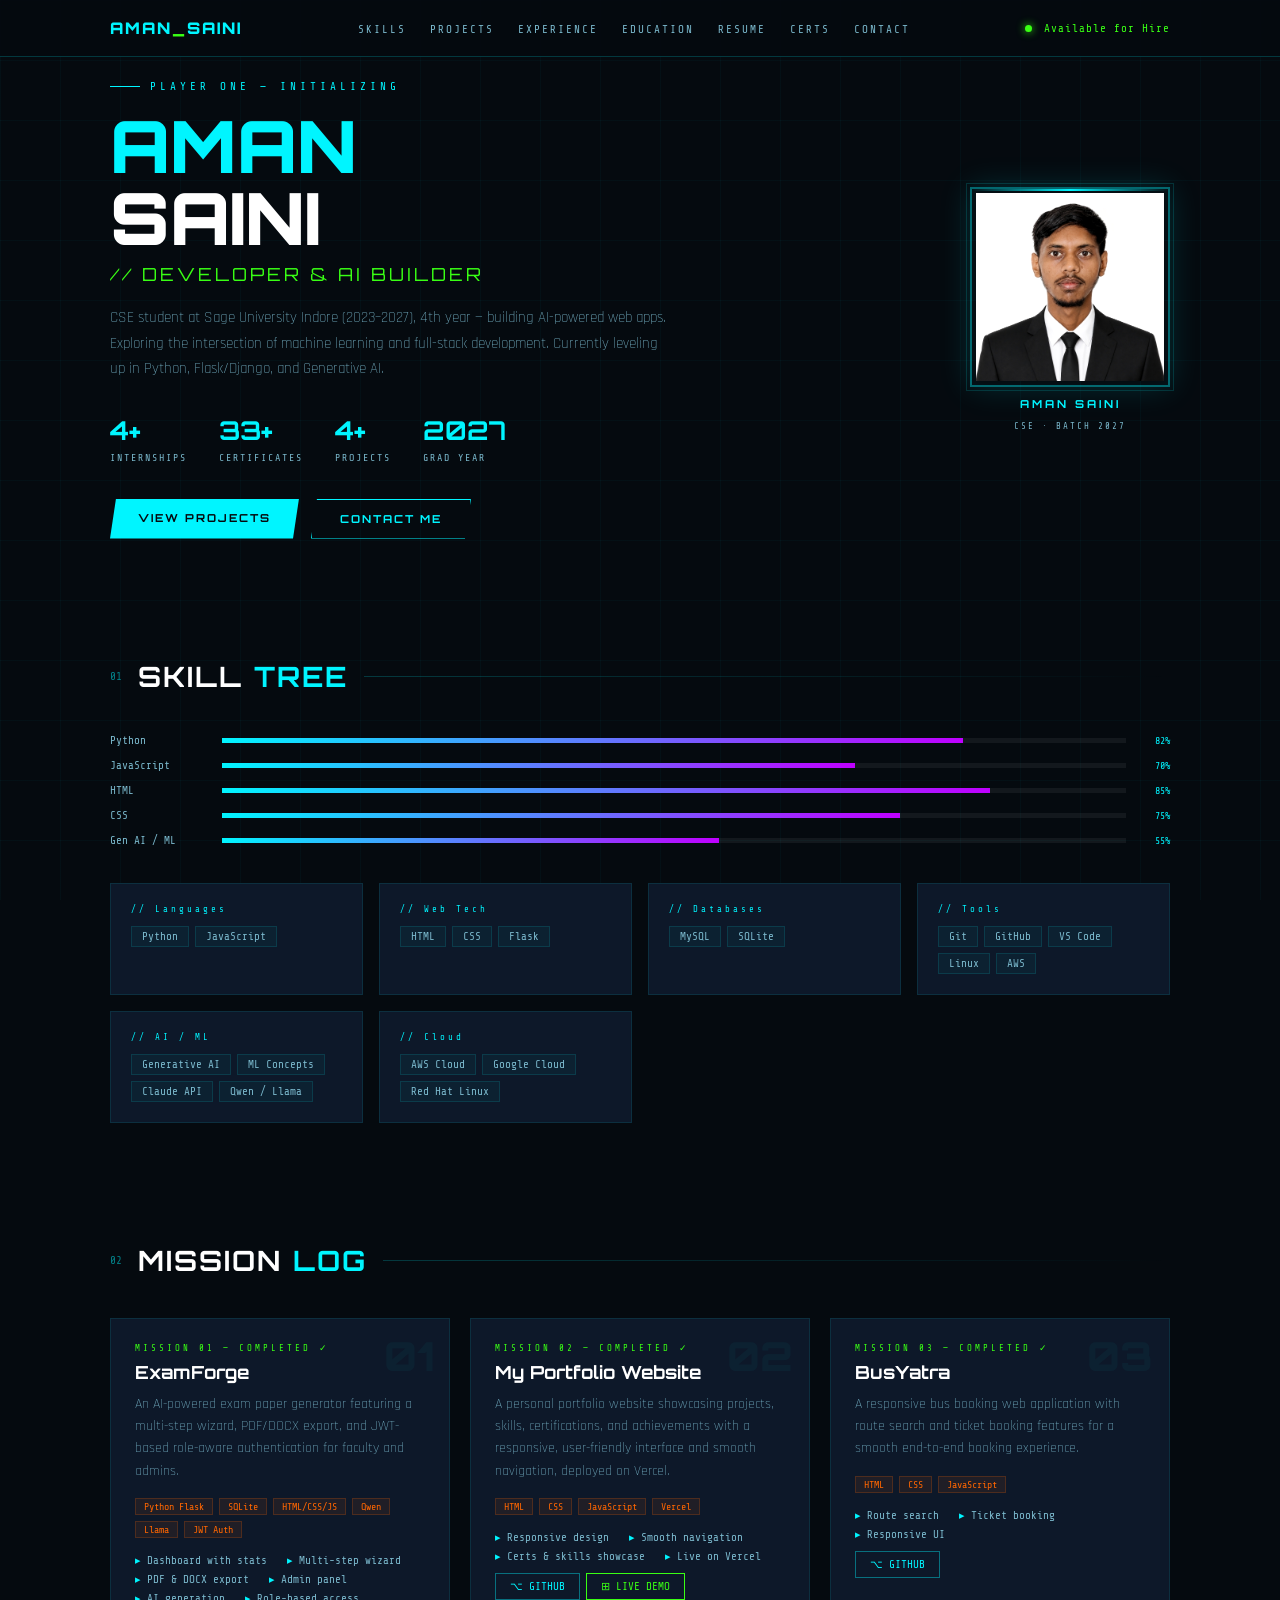
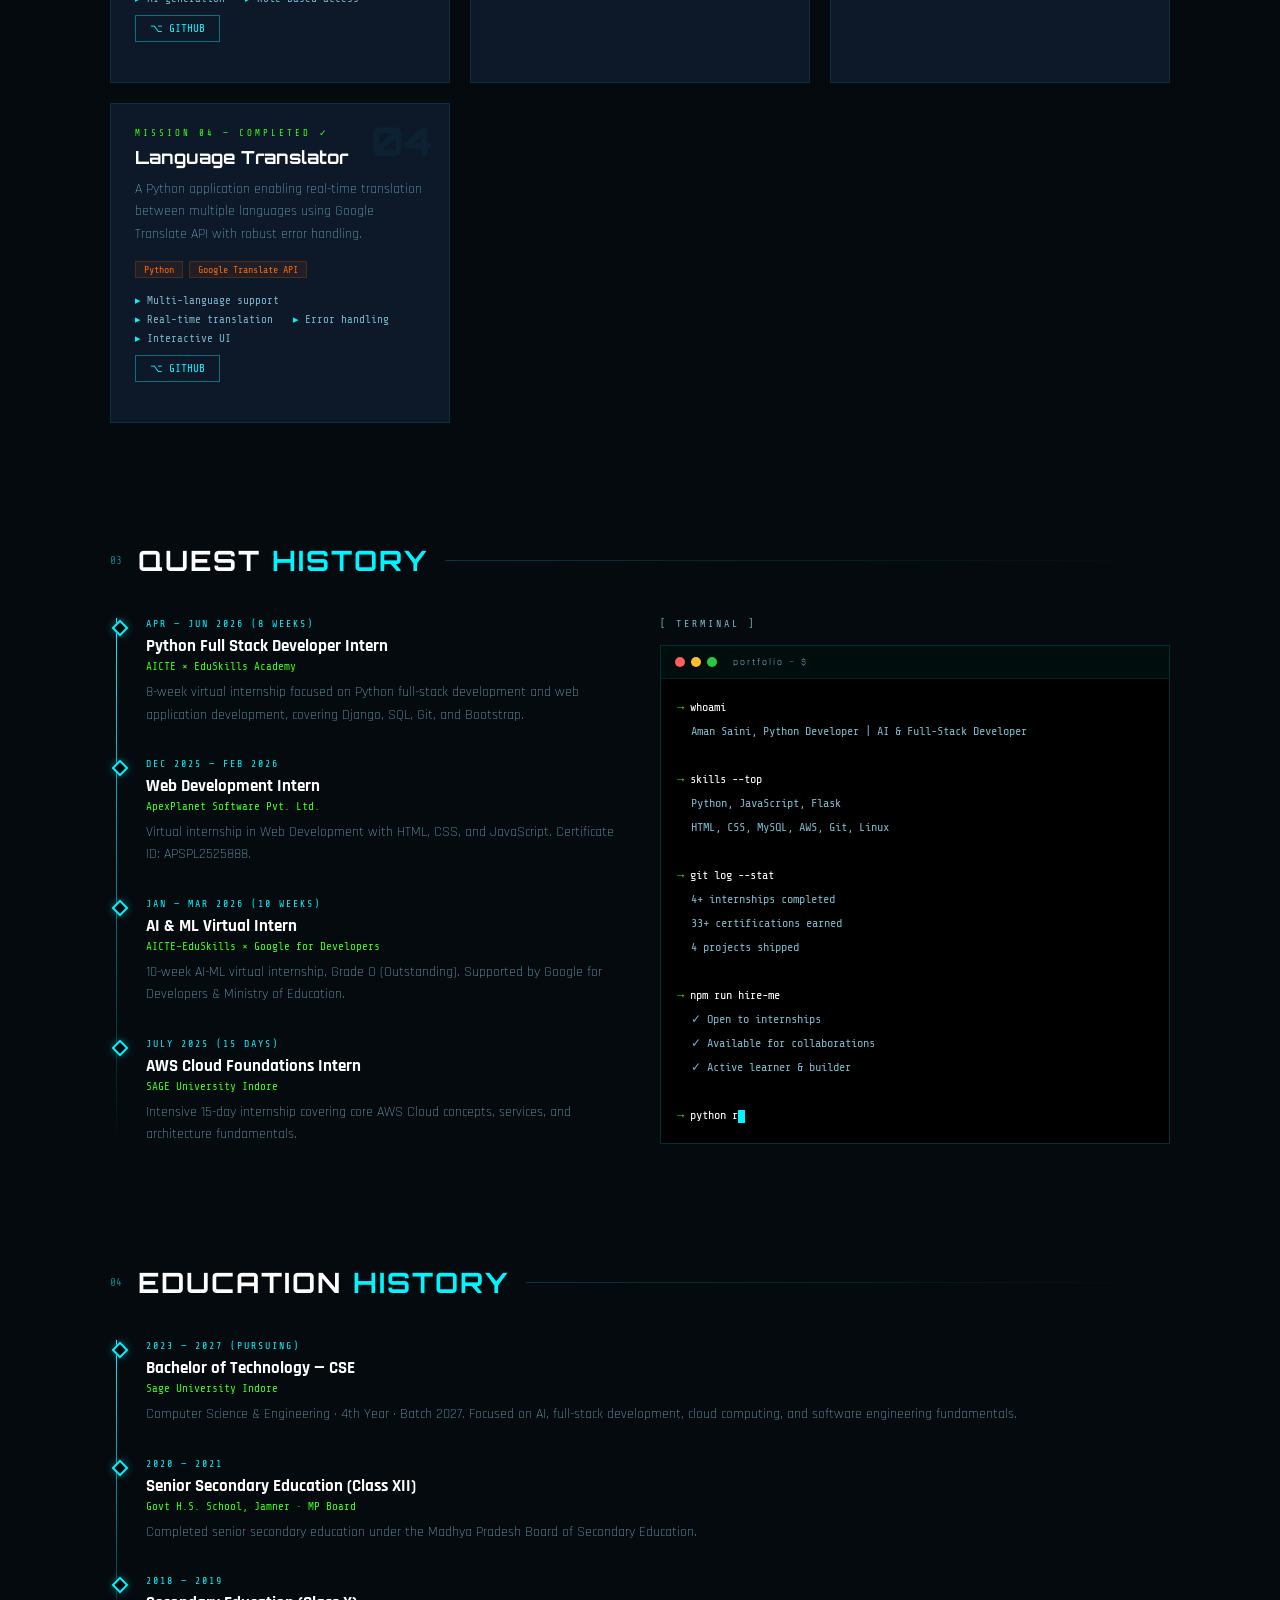
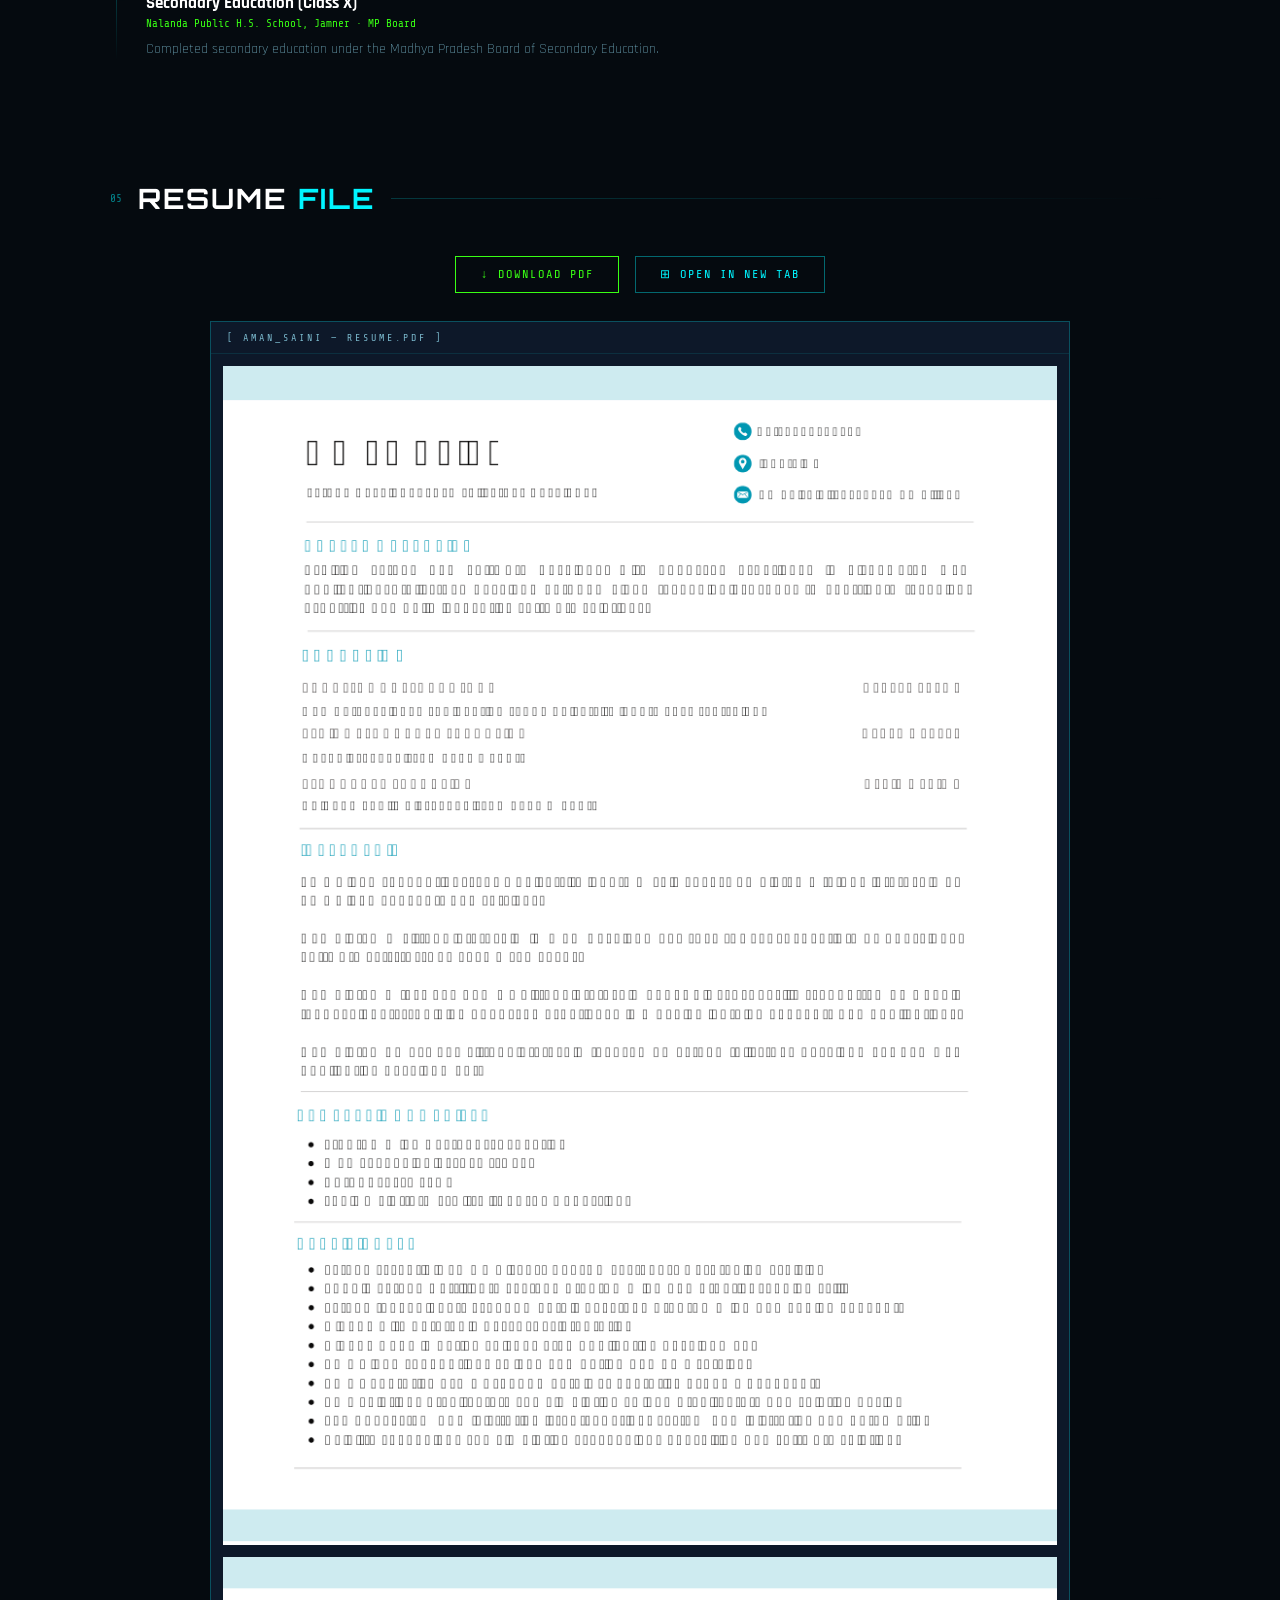
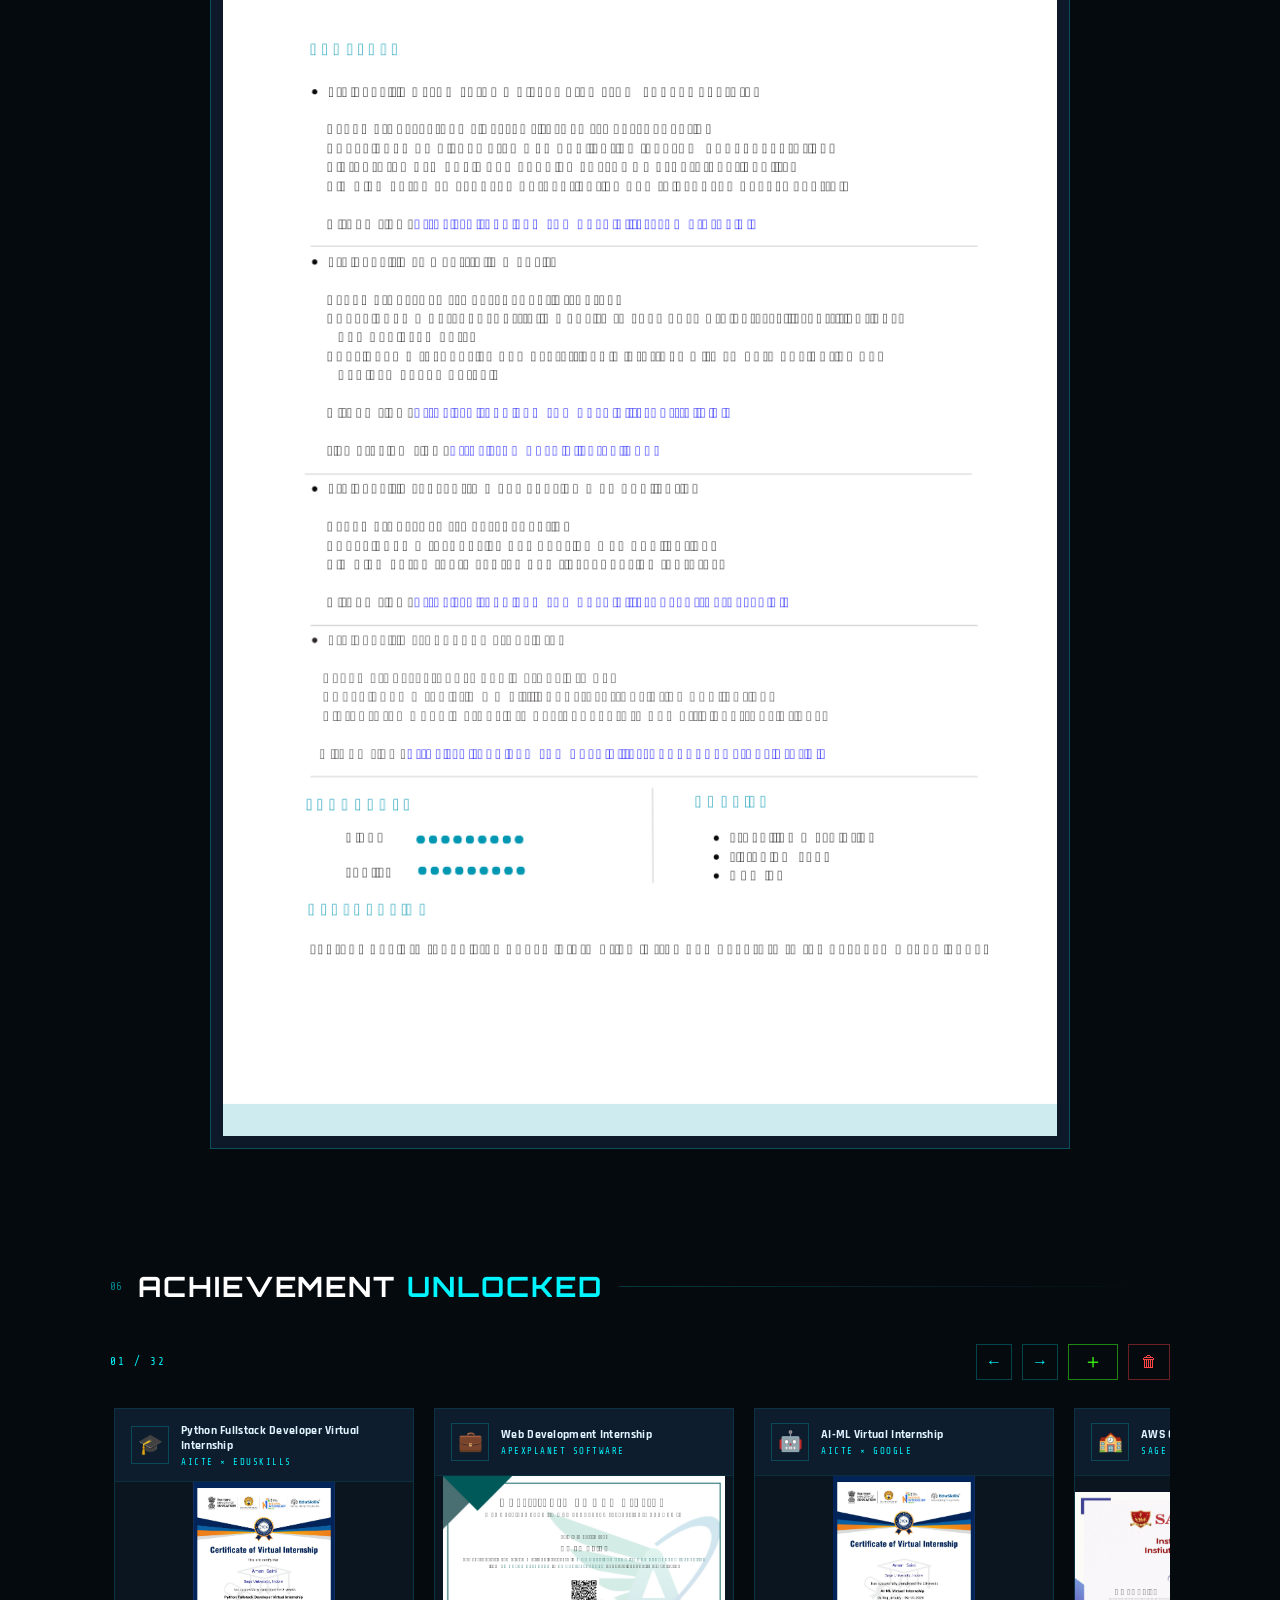
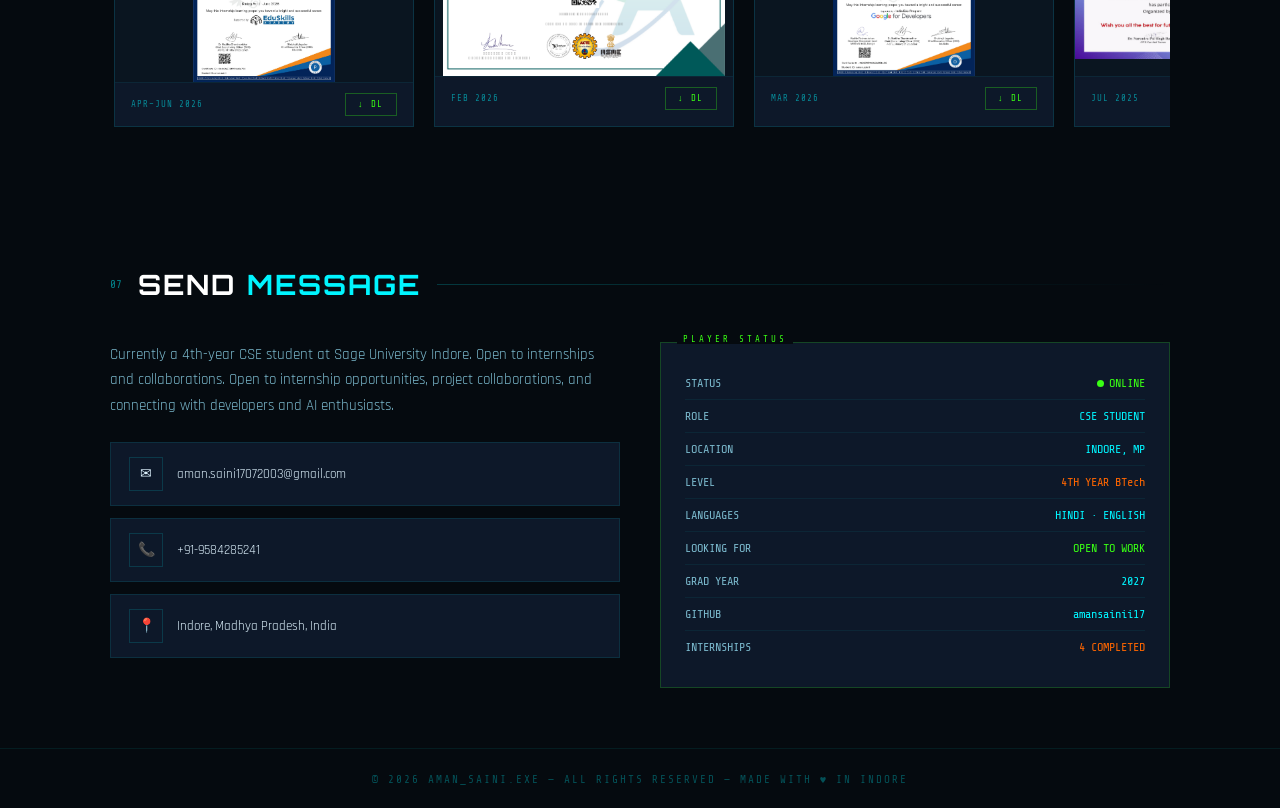
==== commit 00372145: "update" ====
--- a/index.html
+++ b/index.html
@@ -6,7 +6,19 @@
 <title>Aman Saini — Portfolio</title>
 <link href="https://fonts.googleapis.com/css2?family=Orbitron:wght@400;700;900&family=Rajdhani:wght@300;400;600;700&family=Share+Tech+Mono&display=swap" rel="stylesheet">
 <link rel="stylesheet" href="./css/style.css">
-<script src="https://cdnjs.cloudflare.com/ajax/libs/pdf.js/3.11.174/pdf.min.js"></script>
+<script src="./js/pdf.min.js"></script>
+<script>
+  // Set worker path once globally — must happen before ANY pdfjsLib call
+  if (typeof pdfjsLib !== 'undefined') {
+    pdfjsLib.GlobalWorkerOptions.workerSrc = './js/pdf.worker.min.js';
+  } else {
+    document.addEventListener('DOMContentLoaded', function() {
+      if (typeof pdfjsLib !== 'undefined') {
+        pdfjsLib.GlobalWorkerOptions.workerSrc = './js/pdf.worker.min.js';
+      }
+    });
+  }
+</script>
 </head>
 <body>
 
@@ -50,10 +62,10 @@
         <div class="hero-tag">PLAYER ONE — INITIALIZING</div>
         <h1 class="hero-name"><span class="accent">AMAN</span><br>SAINI</h1>
         <div class="hero-role">// DEVELOPER &amp; AI BUILDER</div>
-        <p class="hero-bio">CSE student at Sage University Indore (2023–2027), 4th year — building AI-powered web apps. Exploring the intersection of machine learning and full-stack development. Currently leveling up in Python, React, and Generative AI.</p>
+        <p class="hero-bio">CSE student at Sage University Indore (2023–2027), 4th year — building AI-powered web apps. Exploring the intersection of machine learning and full-stack development. Currently leveling up in Python, Flask/Django, and Generative AI.</p>
         <div class="hero-stats">
           <div><span class="stat-num">4+</span><span class="stat-label">Internships</span></div>
-          <div><span class="stat-num">23+</span><span class="stat-label">Certificates</span></div>
+          <div><span class="stat-num">33+</span><span class="stat-label">Certificates</span></div>
           <div><span class="stat-num">4+</span><span class="stat-label">Projects</span></div>
           <div><span class="stat-num">2027</span><span class="stat-label">Grad Year</span></div>
         </div>
@@ -84,14 +96,13 @@
     <div class="xp-wrap" id="xp-wrap">
       <div class="xp-row"><span class="xp-lbl">Python</span><div class="xp-track"><div class="xp-fill" data-w="82" style="width:0%"></div></div><span class="xp-pct">82%</span></div>
       <div class="xp-row"><span class="xp-lbl">JavaScript</span><div class="xp-track"><div class="xp-fill" data-w="70" style="width:0%"></div></div><span class="xp-pct">70%</span></div>
-      <div class="xp-row"><span class="xp-lbl">C++</span><div class="xp-track"><div class="xp-fill" data-w="65" style="width:0%"></div></div><span class="xp-pct">65%</span></div>
-      <div class="xp-row"><span class="xp-lbl">React.js</span><div class="xp-track"><div class="xp-fill" data-w="60" style="width:0%"></div></div><span class="xp-pct">60%</span></div>
-      <div class="xp-row"><span class="xp-lbl">HTML / CSS</span><div class="xp-track"><div class="xp-fill" data-w="78" style="width:0%"></div></div><span class="xp-pct">78%</span></div>
+      <div class="xp-row"><span class="xp-lbl">HTML</span><div class="xp-track"><div class="xp-fill" data-w="85" style="width:0%"></div></div><span class="xp-pct">85%</span></div>
+      <div class="xp-row"><span class="xp-lbl">CSS</span><div class="xp-track"><div class="xp-fill" data-w="75" style="width:0%"></div></div><span class="xp-pct">75%</span></div>
       <div class="xp-row"><span class="xp-lbl">Gen AI / ML</span><div class="xp-track"><div class="xp-fill" data-w="55" style="width:0%"></div></div><span class="xp-pct">55%</span></div>
     </div>
     <div class="skills-grid">
-      <div class="skill-card"><div class="skill-cat">Languages</div><div class="tags"><span class="tag">C++</span><span class="tag">Python</span><span class="tag">JavaScript</span></div></div>
-      <div class="skill-card"><div class="skill-cat">Web Tech</div><div class="tags"><span class="tag">HTML</span><span class="tag">CSS</span><span class="tag">React.js</span><span class="tag">Flask</span></div></div>
+      <div class="skill-card"><div class="skill-cat">Languages</div><div class="tags"><span class="tag">Python</span><span class="tag">JavaScript</span></div></div>
+      <div class="skill-card"><div class="skill-cat">Web Tech</div><div class="tags"><span class="tag">HTML</span><span class="tag">CSS</span><span class="tag">Flask</span></div></div>
       <div class="skill-card"><div class="skill-cat">Databases</div><div class="tags"><span class="tag">MySQL</span><span class="tag">SQLite</span></div></div>
       <div class="skill-card"><div class="skill-cat">Tools</div><div class="tags"><span class="tag">Git</span><span class="tag">GitHub</span><span class="tag">VS Code</span><span class="tag">Linux</span><span class="tag">AWS</span></div></div>
       <div class="skill-card"><div class="skill-cat">AI / ML</div><div class="tags"><span class="tag">Generative AI</span><span class="tag">ML Concepts</span><span class="tag">Claude API</span><span class="tag">Qwen / Llama</span></div></div>
@@ -120,10 +131,44 @@
         <ul class="proj-feats">
           <li>Dashboard with stats</li><li>Multi-step wizard</li><li>PDF &amp; DOCX export</li><li>Admin panel</li><li>AI generation</li><li>Role-based access</li>
         </ul>
+        <div class="proj-tech" style="margin-top:10px;">
+          <a href="https://github.com/amansainii17/Examoforge.git" target="_blank" style="font-family:'Share Tech Mono',monospace;font-size:11px;color:#00f5ff;text-decoration:none;border:1px solid rgba(0,245,255,0.4);padding:6px 14px;">⌥ GITHUB</a>
+        </div>
       </div>
       <div class="proj-card">
         <div class="proj-num">02</div>
         <div class="proj-lbl">MISSION 02 — COMPLETED ✓</div>
+        <div class="proj-title">My Portfolio Website</div>
+        <p class="proj-desc">A personal portfolio website showcasing projects, skills, certifications, and achievements with a responsive, user-friendly interface and smooth navigation, deployed on Vercel.</p>
+        <div class="proj-tech">
+          <span class="badge">HTML</span><span class="badge">CSS</span><span class="badge">JavaScript</span><span class="badge">Vercel</span>
+        </div>
+        <ul class="proj-feats">
+          <li>Responsive design</li><li>Smooth navigation</li><li>Certs &amp; skills showcase</li><li>Live on Vercel</li>
+        </ul>
+        <div class="proj-tech" style="margin-top:10px;">
+          <a href="https://github.com/amansainii17/portfolio.git" target="_blank" style="font-family:'Share Tech Mono',monospace;font-size:11px;color:#00f5ff;text-decoration:none;border:1px solid rgba(0,245,255,0.4);padding:6px 14px;">⌥ GITHUB</a>
+          <a href="https://amansaini.vercel.app/" target="_blank" style="font-family:'Share Tech Mono',monospace;font-size:11px;color:#39ff14;text-decoration:none;border:1px solid #39ff14;padding:6px 14px;">⊞ LIVE DEMO</a>
+        </div>
+      </div>
+      <div class="proj-card">
+        <div class="proj-num">03</div>
+        <div class="proj-lbl">MISSION 03 — COMPLETED ✓</div>
+        <div class="proj-title">BusYatra</div>
+        <p class="proj-desc">A responsive bus booking web application with route search and ticket booking features for a smooth end-to-end booking experience.</p>
+        <div class="proj-tech">
+          <span class="badge">HTML</span><span class="badge">CSS</span><span class="badge">JavaScript</span>
+        </div>
+        <ul class="proj-feats">
+          <li>Route search</li><li>Ticket booking</li><li>Responsive UI</li>
+        </ul>
+        <div class="proj-tech" style="margin-top:10px;">
+          <a href="https://github.com/amansainii17/busYatra-task-5.git" target="_blank" style="font-family:'Share Tech Mono',monospace;font-size:11px;color:#00f5ff;text-decoration:none;border:1px solid rgba(0,245,255,0.4);padding:6px 14px;">⌥ GITHUB</a>
+        </div>
+      </div>
+      <div class="proj-card">
+        <div class="proj-num">04</div>
+        <div class="proj-lbl">MISSION 04 — COMPLETED ✓</div>
         <div class="proj-title">Language Translator</div>
         <p class="proj-desc">A Python application enabling real-time translation between multiple languages using Google Translate API with robust error handling.</p>
         <div class="proj-tech">
@@ -132,6 +177,9 @@
         <ul class="proj-feats">
           <li>Multi-language support</li><li>Real-time translation</li><li>Error handling</li><li>Interactive UI</li>
         </ul>
+        <div class="proj-tech" style="margin-top:10px;">
+          <a href="https://github.com/amansainii17/Languange_Translator.git" target="_blank" style="font-family:'Share Tech Mono',monospace;font-size:11px;color:#00f5ff;text-decoration:none;border:1px solid rgba(0,245,255,0.4);padding:6px 14px;">⌥ GITHUB</a>
+        </div>
       </div>
     </div>
   </div>
@@ -147,6 +195,13 @@
     </div>
     <div class="exp-grid">
       <div class="timeline">
+        <div class="tl-item">
+          <div class="tl-dot"></div>
+          <div class="tl-date">APR — JUN 2026 (8 WEEKS)</div>
+          <div class="tl-title">Python Full Stack Developer Intern</div>
+          <div class="tl-org">AICTE × EduSkills Academy</div>
+          <p class="tl-desc">8-week virtual internship focused on Python full-stack development and web application development, covering Django, SQL, Git, and Bootstrap.</p>
+        </div>
         <div class="tl-item">
           <div class="tl-dot"></div>
           <div class="tl-date">DEC 2025 — FEB 2026</div>
@@ -177,12 +232,12 @@
             <div><span class="t-prompt">→ </span><span class="t-cmd">whoami</span></div>
             <span class="t-out">Aman Saini, Python Developer | AI &amp; Full-Stack Developer</span><br>
             <div><span class="t-prompt">→ </span><span class="t-cmd">skills --top</span></div>
-            <span class="t-out">Python, JavaScript, React.js, Flask</span>
+            <span class="t-out">Python, JavaScript, Flask</span>
             <span class="t-out">HTML, CSS, MySQL, AWS, Git, Linux</span><br>
             <div><span class="t-prompt">→ </span><span class="t-cmd">git log --stat</span></div>
-            <span class="t-out">3+ internships completed</span>
-            <span class="t-out">23+ certifications earned</span>
-            <span class="t-out">2 projects shipped</span><br>
+            <span class="t-out">4+ internships completed</span>
+            <span class="t-out">33+ certifications earned</span>
+            <span class="t-out">4 projects shipped</span><br>
             <div><span class="t-prompt">→ </span><span class="t-cmd">npm run hire-me</span></div>
             <span class="t-out">✓ Open to internships</span>
             <span class="t-out">✓ Available for collaborations</span>
@@ -246,7 +301,9 @@
       </div>
       <div style="width:100%;max-width:860px;border:1px solid rgba(0,245,255,0.25);background:#0d1829;">
         <div style="padding:10px 16px;border-bottom:1px solid rgba(0,245,255,0.1);font-family:&apos;Share Tech Mono&apos;,monospace;font-size:10px;letter-spacing:3px;color:#7ab8cc;">[ AMAN_SAINI — RESUME.PDF ]</div>
-        <embed src="./resume/resume.pdf" type="application/pdf" style="width:100%;height:85vh;display:block;" />
+        <div id="resumePreview" style="width:100%;min-height:300px;display:flex;flex-direction:column;align-items:center;gap:12px;padding:12px;">
+          <div id="resumeLoader" style="font-family:'Share Tech Mono',monospace;font-size:11px;color:#7ab8cc;padding:40px 0;">LOADING PREVIEW...</div>
+        </div>
       </div>
     </div>
   </div>
@@ -287,7 +344,7 @@
       <div class="sec-line"></div>
     </div>
     <div class="cert-nav">
-      <span id="certCounter" class="cert-counter">01 / 24</span>
+      <span id="certCounter" class="cert-counter">01 / 33</span>
       <div class="cert-nav-btns">
         <button class="cert-nav-btn" onclick="scrollCerts(-1)">&#8592;</button>
         <button class="cert-nav-btn" onclick="scrollCerts(1)">&#8594;</button>
@@ -428,8 +485,7 @@
       '<div style="color:#ff4444;font-family:Share Tech Mono,monospace;font-size:11px;text-align:center;padding:20px;">PDF.js not loaded.<br>Check internet connection.</div>';
     return;
   }
-  pdfjsLib.GlobalWorkerOptions.workerSrc =
-    'https://cdnjs.cloudflare.com/ajax/libs/pdf.js/3.11.174/pdf.worker.min.js';
+  pdfjsLib.GlobalWorkerOptions.workerSrc = './js/pdf.worker.min.js';
   const docSrc = src.startsWith('data:') ? {data: atob(src.split(',')[1])} : src;
   pdfjsLib.getDocument(docSrc).promise.then(pdf => {
     _pdfDoc = pdf;
@@ -475,6 +531,38 @@
   renderModalPage(_pdfPage);
 }
 
+function renderResumePreview() {
+  const container = document.getElementById('resumePreview');
+  const loader = document.getElementById('resumeLoader');
+  if (typeof pdfjsLib === 'undefined') {
+    loader.textContent = 'PDF.js not loaded.';
+    return;
+  }
+  pdfjsLib.GlobalWorkerOptions.workerSrc = './js/pdf.worker.min.js';
+  pdfjsLib.getDocument('./resume/resume.pdf').promise.then(pdf => {
+    loader.remove();
+    const W = Math.min(container.clientWidth || 800, 860);
+    for (let i = 1; i <= pdf.numPages; i++) {
+      pdf.getPage(i).then(page => {
+        const vp0 = page.getViewport({scale:1});
+        const scale = W / vp0.width;
+        const vp = page.getViewport({scale});
+        const canvas = document.createElement('canvas');
+        canvas.style.width = '100%';
+        canvas.style.maxWidth = '860px';
+        canvas.style.display = 'block';
+        canvas.width = vp.width;
+        canvas.height = vp.height;
+        container.appendChild(canvas);
+        page.render({canvasContext: canvas.getContext('2d'), viewport: vp});
+      });
+    }
+  }).catch(() => {
+    loader.textContent = 'Could not load resume preview. Use download/open buttons above.';
+  });
+}
+renderResumePreview();
+
 function closeCertModal() {
   document.getElementById('certModal').classList.remove('open');
   document.getElementById('certModalImg').style.display = 'none';
@@ -561,7 +649,7 @@
 function renderPdfThumb(src, canvas, card) {
   if (typeof pdfjsLib === 'undefined') return;
   pdfjsLib.GlobalWorkerOptions.workerSrc =
-    'https://cdnjs.cloudflare.com/ajax/libs/pdf.js/3.11.174/pdf.worker.min.js';
+    './js/pdf.worker.min.js';
 
   const docSrc = src.startsWith('data:')
     ? { data: atob(src.split(',')[1]) }
@@ -604,7 +692,15 @@
 
 // Load base certs
 // Inline cert data — no fetch needed, works locally & on Vercel
-const CERT_BASE = [{"title": "Python", "issuer": "Kaggle", "date": "MAY 2026", "icon": "🐍", "src": "certs/Certificate(Kaggle_Python).png"}, {"title": "Python Fullstack Developer Virtual Internship", "issuer": "AICTE × EduSkills", "date": "APR–JUN 2026", "icon": "🎓", "src": "certs/Internship(EduSkills_PythonFullStack).pdf"}, {"title": "Claude with the Anthropic API", "issuer": "Anthropic", "date": "MAR 2026", "icon": "🤖", "src": "certs/Certificate(Claude_API).pdf"}, {"title": "Claude Code in Action", "issuer": "Anthropic", "date": "MAR 2026", "icon": "💻", "src": "certs/Certificate(Claude_Code_Action).pdf"}, {"title": "Claude 101", "issuer": "Anthropic", "date": "MAR 2026", "icon": "⚡", "src": "certs/Certificate(Claude_101).pdf"}, {"title": "Python Essentials 1", "issuer": "Cisco / OpenEdg", "date": "MAR 2026", "icon": "🐍", "src": "certs/Certificate(PythonEssentials1).pdf"}, {"title": "Python Essentials 2", "issuer": "Cisco / OpenEdg", "date": "MAR 2026", "icon": "🐍", "src": "certs/Certificate(PythonEssentials2).pdf"}, {"title": "AWS Cloud Quest — Generative AI Practitioner", "issuer": "Amazon Web Services", "date": "2025", "icon": "🎮", "src": "certs/Certificate(AWS_CloudQuest_GenAI).pdf"}, {"title": "AWS Cloud Foundations Internship", "issuer": "SAGE University", "date": "JUL 2025", "icon": "🏫", "src": "certs/Certificate(AWS_Internship).pdf"}, {"title": "AWS — Fundamentals of ML & AI", "issuer": "Amazon Web Services", "date": "2025", "icon": "🧠", "src": "certs/Certificate(AWS_ML_Fundamentals).pdf"}, {"title": "AWS SimuLearn: Cloud Computing Essentials", "issuer": "Amazon Web Services", "date": "2025", "icon": "☁️", "src": "certs/Certificate(AWS_CloudEssentials).pdf"}, {"title": "AWS Certified Cloud Practitioner Practice", "issuer": "Amazon Web Services", "date": "2025", "icon": "📋", "src": "certs/Certificate(AWS_CloudPractitioner).pdf"}, {"title": "AWS Certified Developer — Associate Practice", "issuer": "Amazon Web Services", "date": "2025", "icon": "👨‍💻", "src": "certs/Certificate(AWS_Developer_Associate).pdf"}, {"title": "AWS Academy Graduate", "issuer": "Amazon Web Services", "date": "2025", "icon": "🎓", "src": "certs/Certificate(AWS).pdf"}, {"title": "Generative AI Certificate", "issuer": "NASSCOM FutureSkills", "date": "DEC 2025", "icon": "🚀", "src": "certs/Certificate(GenerativeAI).pdf"}, {"title": "Red Hat System Administration II (RH134)", "issuer": "Red Hat", "date": "DEC 2025", "icon": "🎩", "src": "certs/Certificate(RedHat_RH134).pdf"}, {"title": "Getting Started with Threat Intelligence", "issuer": "IBM SkillsBuild", "date": "DEC 2025", "icon": "🛡️", "src": "certs/Certificate(IBM_ThreatIntelligence).pdf"}, {"title": "MS Excel Powered by Microsoft", "issuer": "Simplilearn", "date": "DEC 2025", "icon": "📊", "src": "certs/Certificate(Simplilearn_Microsoft).pdf"}, {"title": "Power BI for Beginners", "issuer": "Simplilearn", "date": "MAR 2026", "icon": "📊", "src": "certs/Certificate(PowerBI).pdf"}, {"title": "Introduction to C++", "issuer": "Simplilearn SkillUp", "date": "MAY 2024", "icon": "⌨️", "src": "certs/Certificate(Cpp).pdf"}, {"title": "Web Development Internship", "issuer": "ApexPlanet Software", "date": "FEB 2026", "icon": "💼", "src": "certs/Internship(ApexPlanet).pdf"}, {"title": "AI-ML Virtual Internship", "issuer": "AICTE × Google", "date": "MAR 2026", "icon": "🤖", "src": "certs/Internship(AICTE_AIML).pdf"}, {"title": "AWS Solutions Architecture Job Simulation", "issuer": "Forage (AWS)", "date": "DEC 2025", "icon": "☁️", "src": "certs/Certificate(Forage_AWS).pdf"}, {"title": "Deloitte Technology Job Simulation", "issuer": "Forage (Deloitte)", "date": "DEC 2025", "icon": "💼", "src": "certs/Certificate(Forage_Deloitte).pdf"}];
+const CERT_BASE = [{"title": "Python Fullstack Developer Virtual Internship", "issuer": "AICTE × EduSkills", "date": "APR–JUN 2026", "icon": "🎓", "src": "certs/Internship(EduSkills_PythonFullStack).pdf"}, {"title": "Web Development Internship", "issuer": "ApexPlanet Software", "date": "FEB 2026", "icon": "💼", "src": "certs/Internship(ApexPlanet).pdf"}, {"title": "AI-ML Virtual Internship", "issuer": "AICTE × Google", "date": "MAR 2026", "icon": "🤖", "src": "certs/Internship(AICTE_AIML).pdf"}, {"title": "AWS Cloud Foundations Internship", "issuer": "SAGE University", "date": "JUL 2025", "icon": "🏫", "src": "certs/Certificate(AWS_Internship).pdf"}, {"title": "Python Essentials 1", "issuer": "Cisco / OpenEdg", "date": "MAR 2026", "icon": "🐍", "src": "certs/Certificate(PythonEssentials1).pdf"}, {"title": "Python Essentials 2", "issuer": "Cisco / OpenEdg", "date": "MAR 2026", "icon": "🐍", "src": "certs/Certificate(PythonEssentials2).pdf"}, {"title": "Python", "issuer": "Kaggle", "date": "MAY 2026", "icon": "🐍", "src": "certs/Certificate(Kaggle_Python).png"}, {"title": "AWS Cloud Quest — Generative AI Practitioner", "issuer": "Amazon Web Services", "date": "2025", "icon": "🎮", "src": "certs/Certificate(AWS_CloudQuest_GenAI).pdf"}, {"title": "AWS — Fundamentals of ML & AI", "issuer": "Amazon Web Services", "date": "2025", "icon": "🧠", "src": "certs/Certificate(AWS_ML_Fundamentals).pdf"}, {"title": "AWS SimuLearn: Cloud Computing Essentials", "issuer": "Amazon Web Services", "date": "2025", "icon": "☁️", "src": "certs/Certificate(AWS_CloudEssentials).pdf"}, {"title": "AWS Certified Cloud Practitioner Practice", "issuer": "Amazon Web Services", "date": "2025", "icon": "📋", "src": "certs/Certificate(AWS_CloudPractitioner).pdf"}, {"title": "AWS Certified Developer — Associate Practice", "issuer": "Amazon Web Services", "date": "2025", "icon": "👨‍💻", "src": "certs/Certificate(AWS_Developer_Associate).pdf"}, {"title": "AWS Academy Graduate", "issuer": "Amazon Web Services", "date": "2025", "icon": "🎓", "src": "certs/Certificate(AWS).pdf"}, {"title": "AWS Solutions Architecture Job Simulation", "issuer": "Forage (AWS)", "date": "DEC 2025", "icon": "☁️", "src": "certs/Certificate(Forage_AWS).pdf"}, {"title": "Claude with the Anthropic API", "issuer": "Anthropic", "date": "MAR 2026", "icon": "🤖", "src": "certs/Certificate(Claude_API).pdf"}, {"title": "Claude Code in Action", "issuer": "Anthropic", "date": "MAR 2026", "icon": "💻", "src": "certs/Certificate(Claude_Code_Action).pdf"}, {"title": "Claude 101", "issuer": "Anthropic", "date": "MAR 2026", "icon": "⚡", "src": "certs/Certificate(Claude_101).pdf"}, {"title": "Generative AI Certificate", "issuer": "NASSCOM FutureSkills", "date": "DEC 2025", "icon": "🚀", "src": "certs/Certificate(GenerativeAI).pdf"}, {"title": "Red Hat System Administration II (RH134)", "issuer": "Red Hat", "date": "DEC 2025", "icon": "🎩", "src": "certs/Certificate(RedHat_RH134).pdf"}, {"title": "Getting Started with Threat Intelligence", "issuer": "IBM SkillsBuild", "date": "DEC 2025", "icon": "🛡️", "src": "certs/Certificate(IBM_ThreatIntelligence).pdf"}, {"title": "MS Excel Powered by Microsoft", "issuer": "Simplilearn", "date": "DEC 2025", "icon": "📊", "src": "certs/Certificate(Simplilearn_Microsoft).pdf"}, {"title": "Power BI for Beginners", "issuer": "Simplilearn", "date": "MAR 2026", "icon": "📊", "src": "certs/Certificate(PowerBI).pdf"}, {"title": "Introduction to C++", "issuer": "Simplilearn SkillUp", "date": "MAY 2024", "icon": "⌨️", "src": "certs/Certificate(Cpp).pdf"}, {"title": "Deloitte Technology Job Simulation", "issuer": "Forage (Deloitte)", "date": "DEC 2025", "icon": "💼", "src": "certs/Certificate(Forage_Deloitte).pdf"},
+{"title": "AWS Cloud Quest — Generative AI (Advanced)", "issuer": "Amazon Web Services", "date": "2025", "icon": "🎮", "src": "certs/Certificate(AWS_CloudQuest_GenAI2).pdf"},
+{"title": "Introduction to AI & ML on Google Cloud", "issuer": "Google Cloud", "date": "2026", "icon": "☁️", "src": "certs/Certificate(Introduction_to_AI&ML_on_google_cloud).pdf"},
+{"title": "Model Context Protocol (Advanced)", "issuer": "Anthropic / Skilljar", "date": "2026", "icon": "🔗", "src": "certs/Certificate(Model_Context_Protocol)Adv.pdf"},
+{"title": "Anthropic Certification — Level 1", "issuer": "Anthropic Skilljar", "date": "2026", "icon": "⚡", "src": "certs/Certificate(Skilljar1).pdf"},
+{"title": "Anthropic Certification — Level 2", "issuer": "Anthropic Skilljar", "date": "2026", "icon": "⚡", "src": "certs/Certificate(Skilljar2).pdf"},
+{"title": "Anthropic Certification — Level 3", "issuer": "Anthropic Skilljar", "date": "2026", "icon": "⚡", "src": "certs/Certificate(Skilljar3).pdf"},
+{"title": "India AI Impact Buildathon", "issuer": "India AI", "date": "2026", "icon": "🏆", "src": "certs/Certificate(india_AI_Impact_buildathon).pdf"},
+{"title": "Stock Prediction Using ML & LSTM — Research Paper", "issuer": "Research Publication", "date": "2026", "icon": "📰", "src": "certs/Research_Paper(Stock_Prediction_Using_ML&LSTM).pdf"}];
 
 (function initCerts() {
   const extra = JSON.parse(localStorage.getItem('extraCerts') || '[]');
--- a/css/style.css
+++ b/css/style.css
@@ -140,7 +140,7 @@
 }
 
 /* PROJECTS */
-.projects-grid{display:grid;gap:20px;}
+.projects-grid{display:grid;gap:20px;grid-template-columns:repeat(auto-fit,minmax(320px,1fr));}
 .proj-card{
   background:var(--card);border:1px solid rgba(0,245,255,0.1);
   padding:24px;position:relative;overflow:hidden;transition:border-color 0.3s;
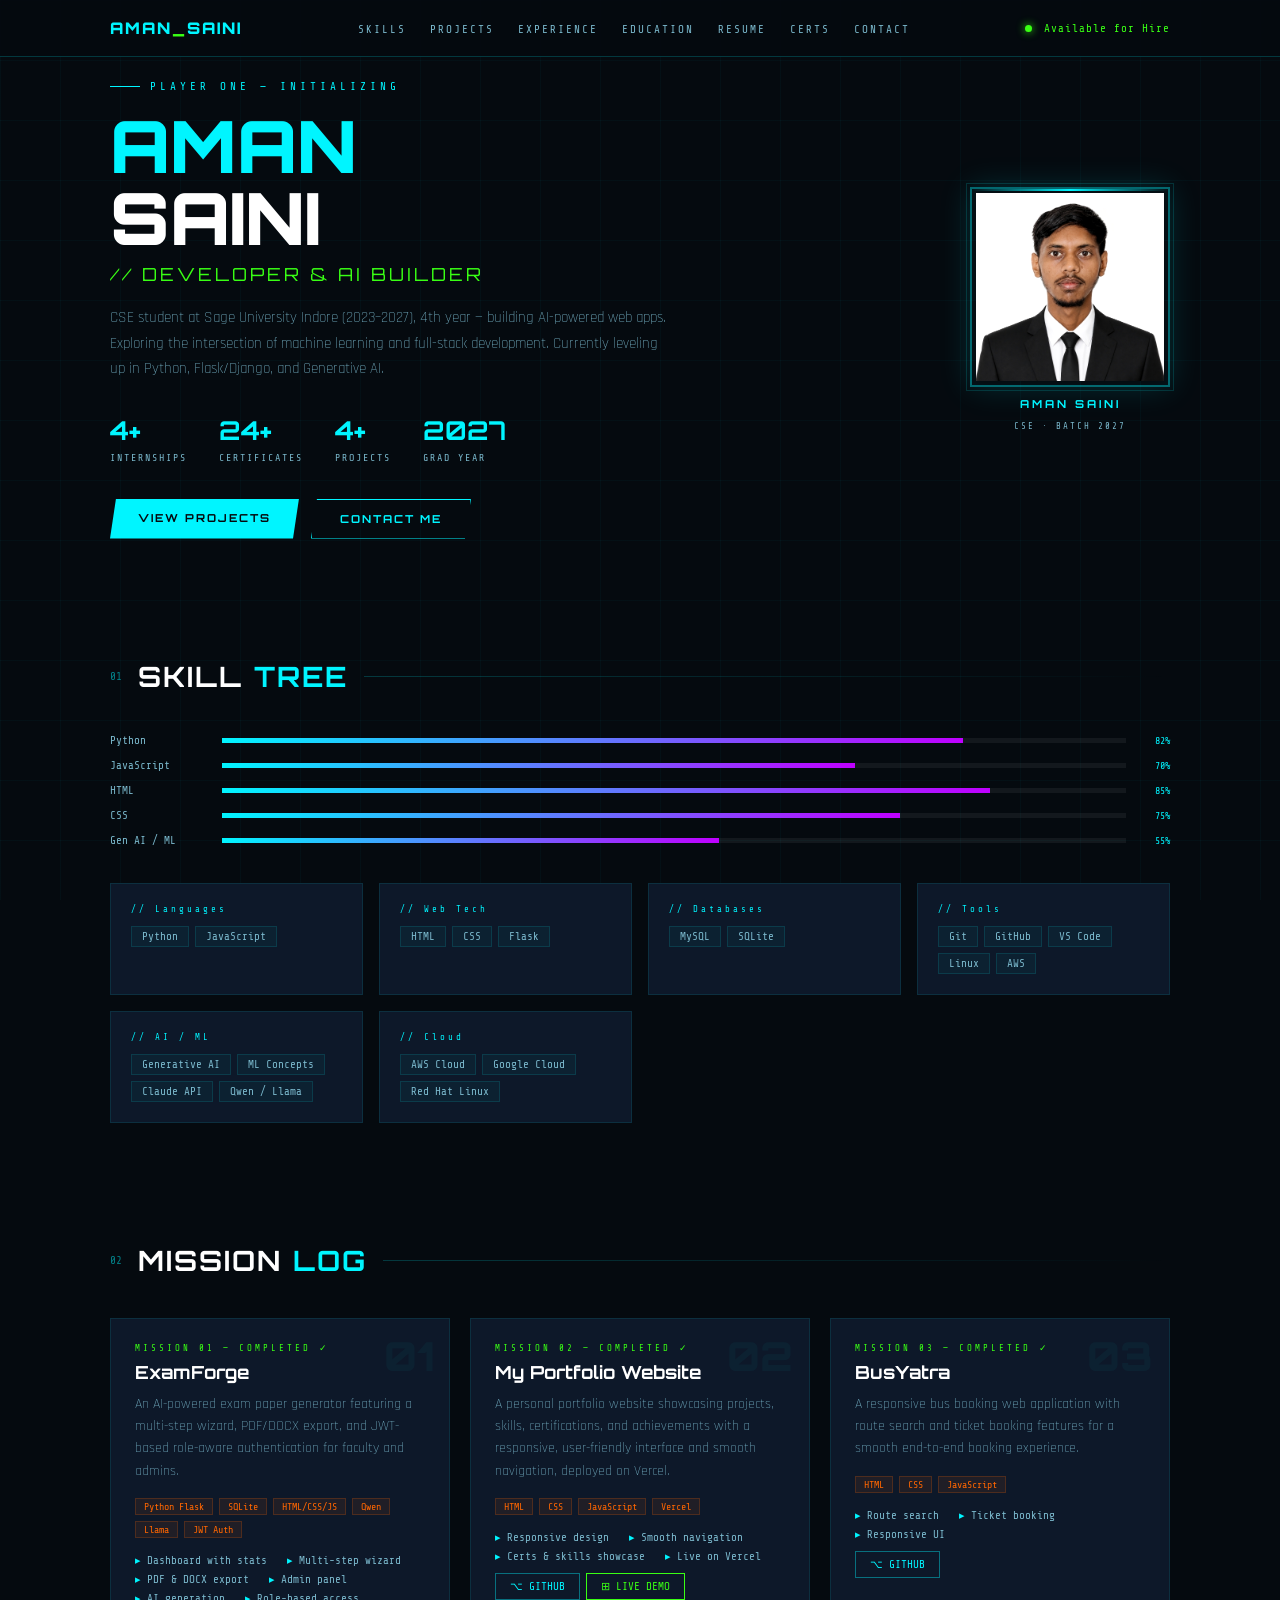
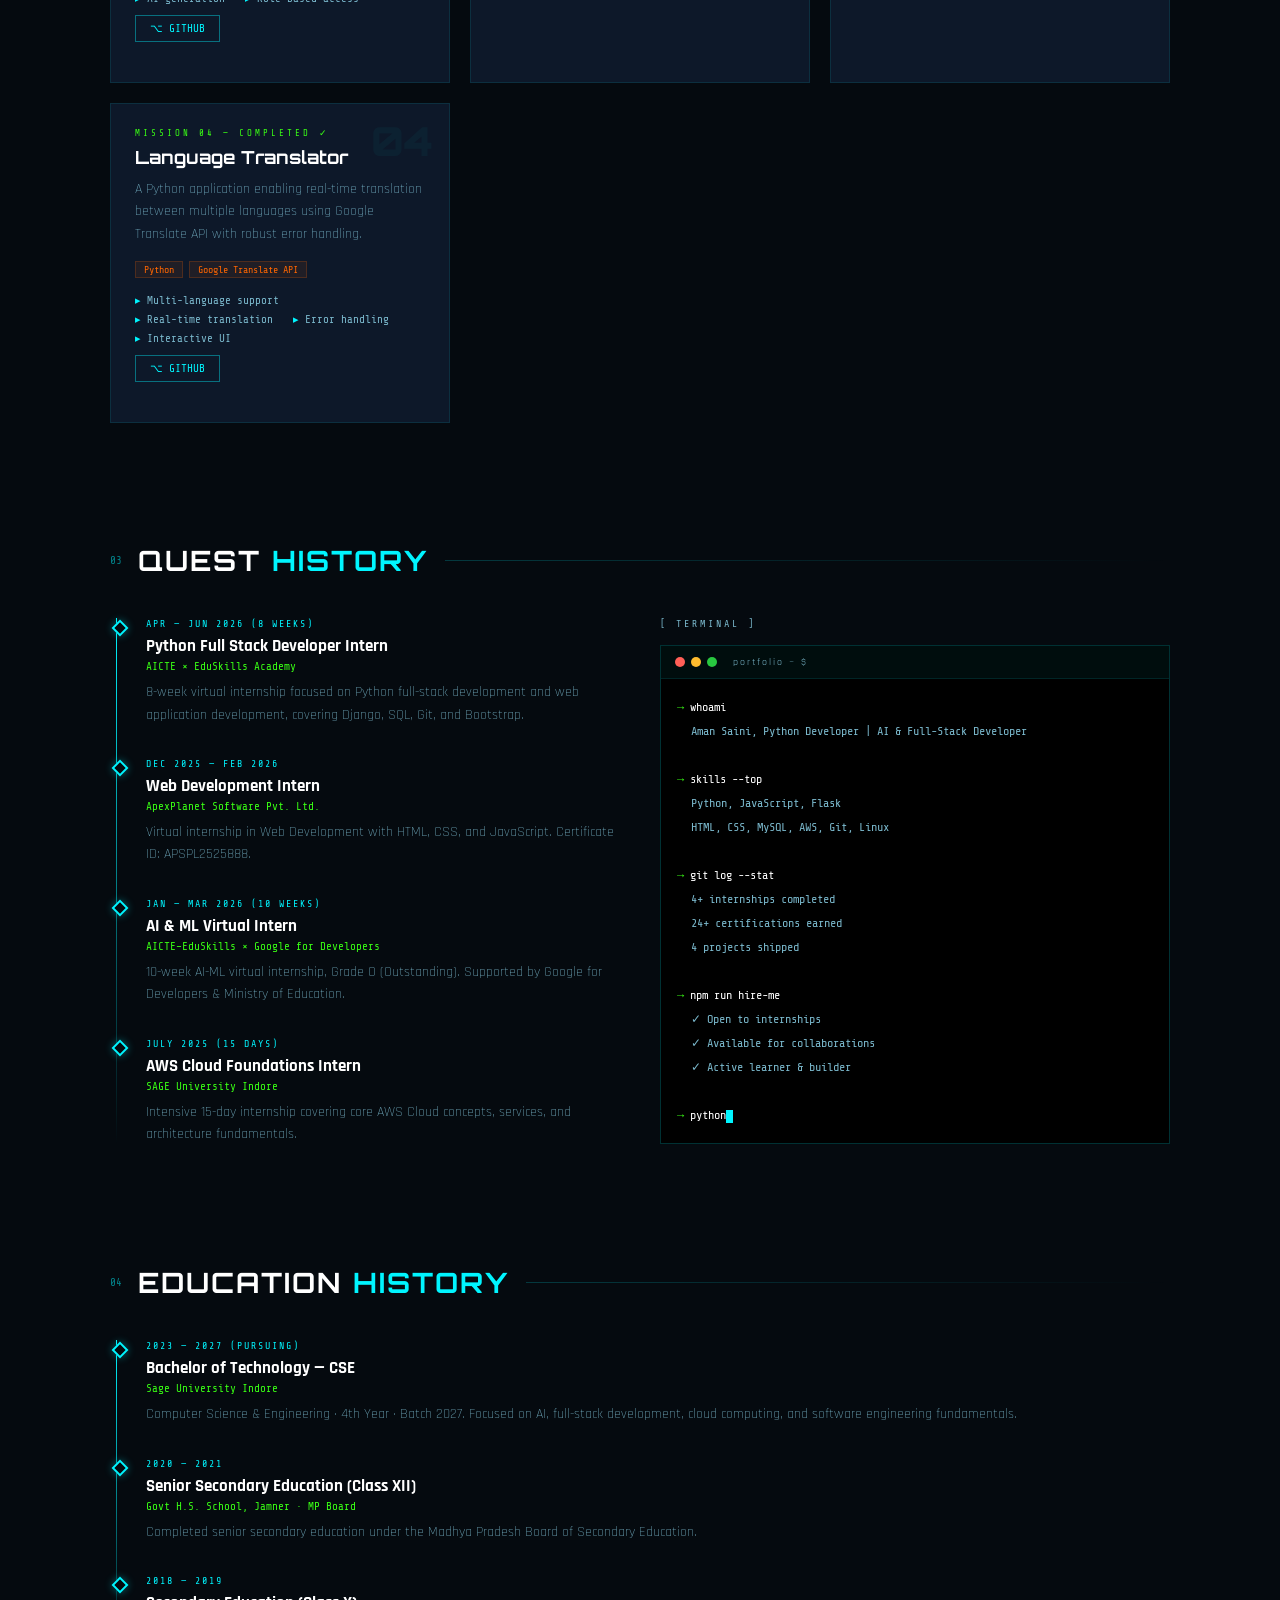
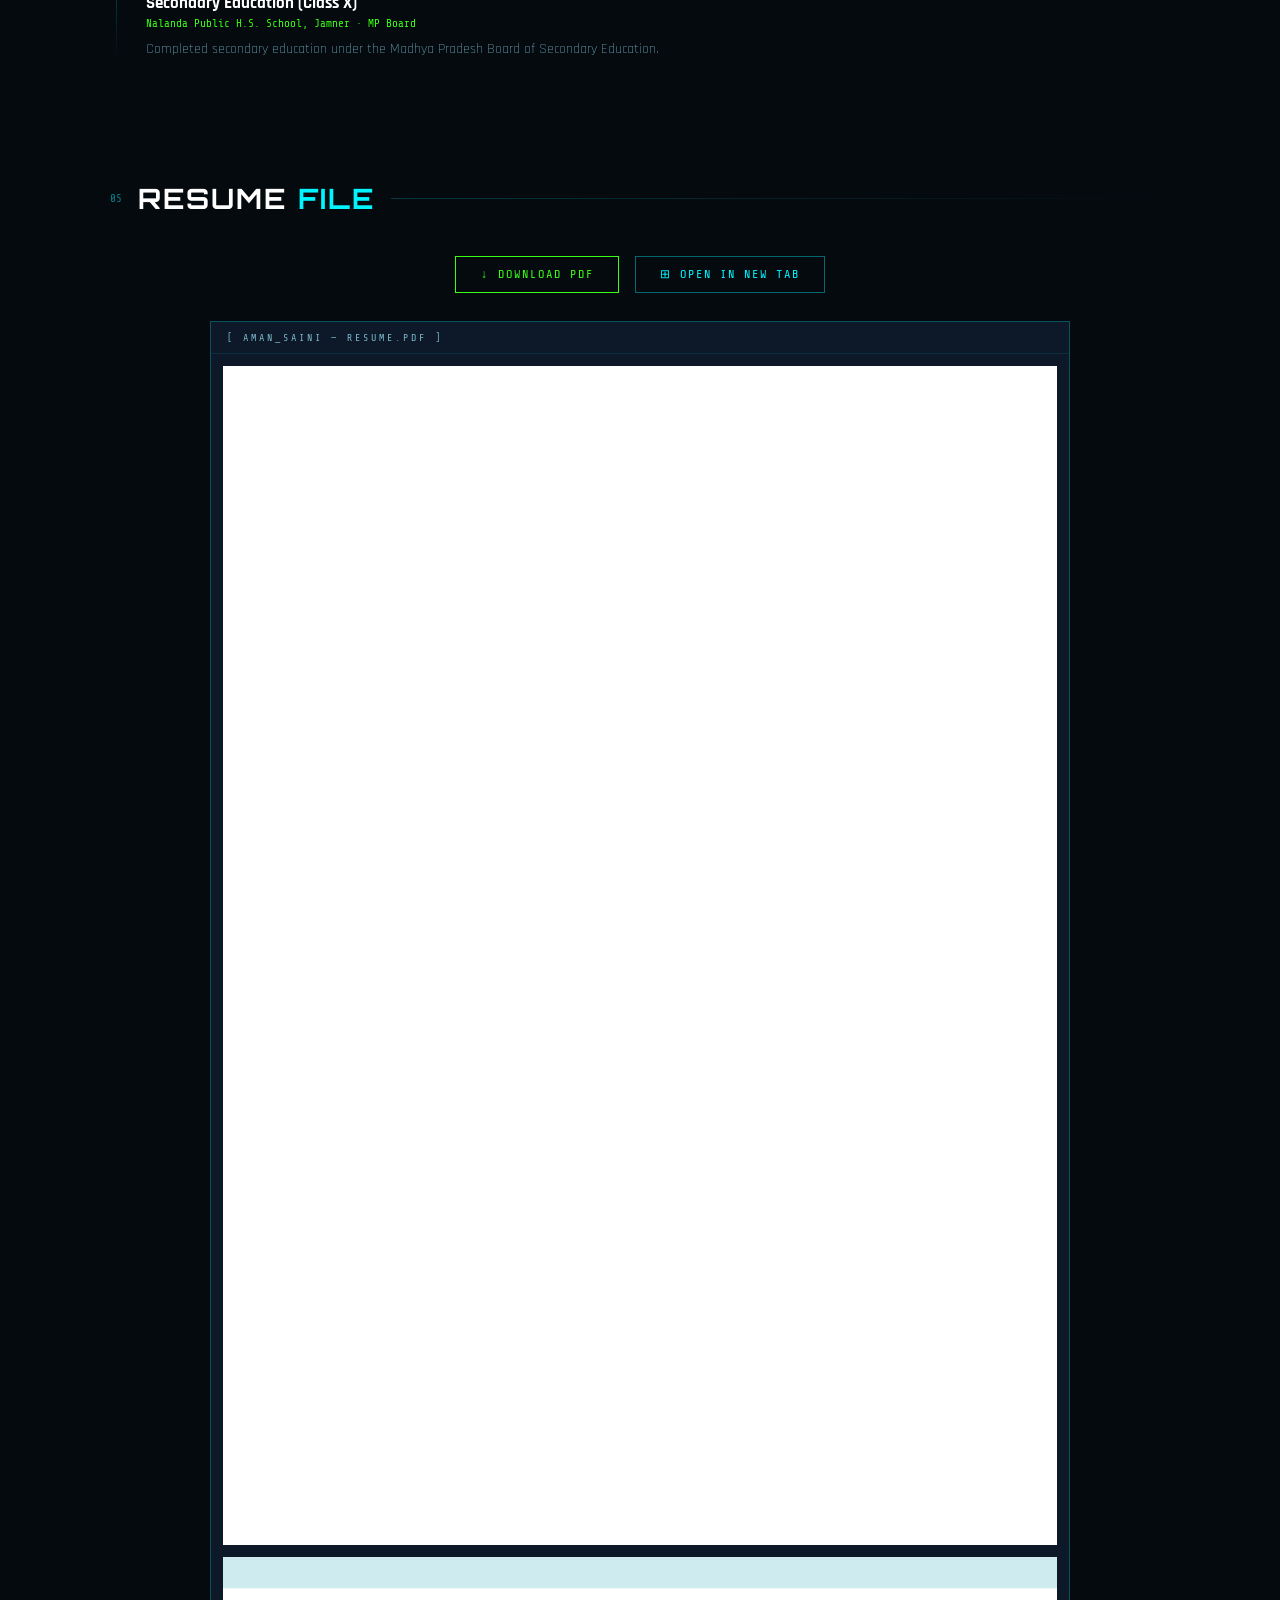
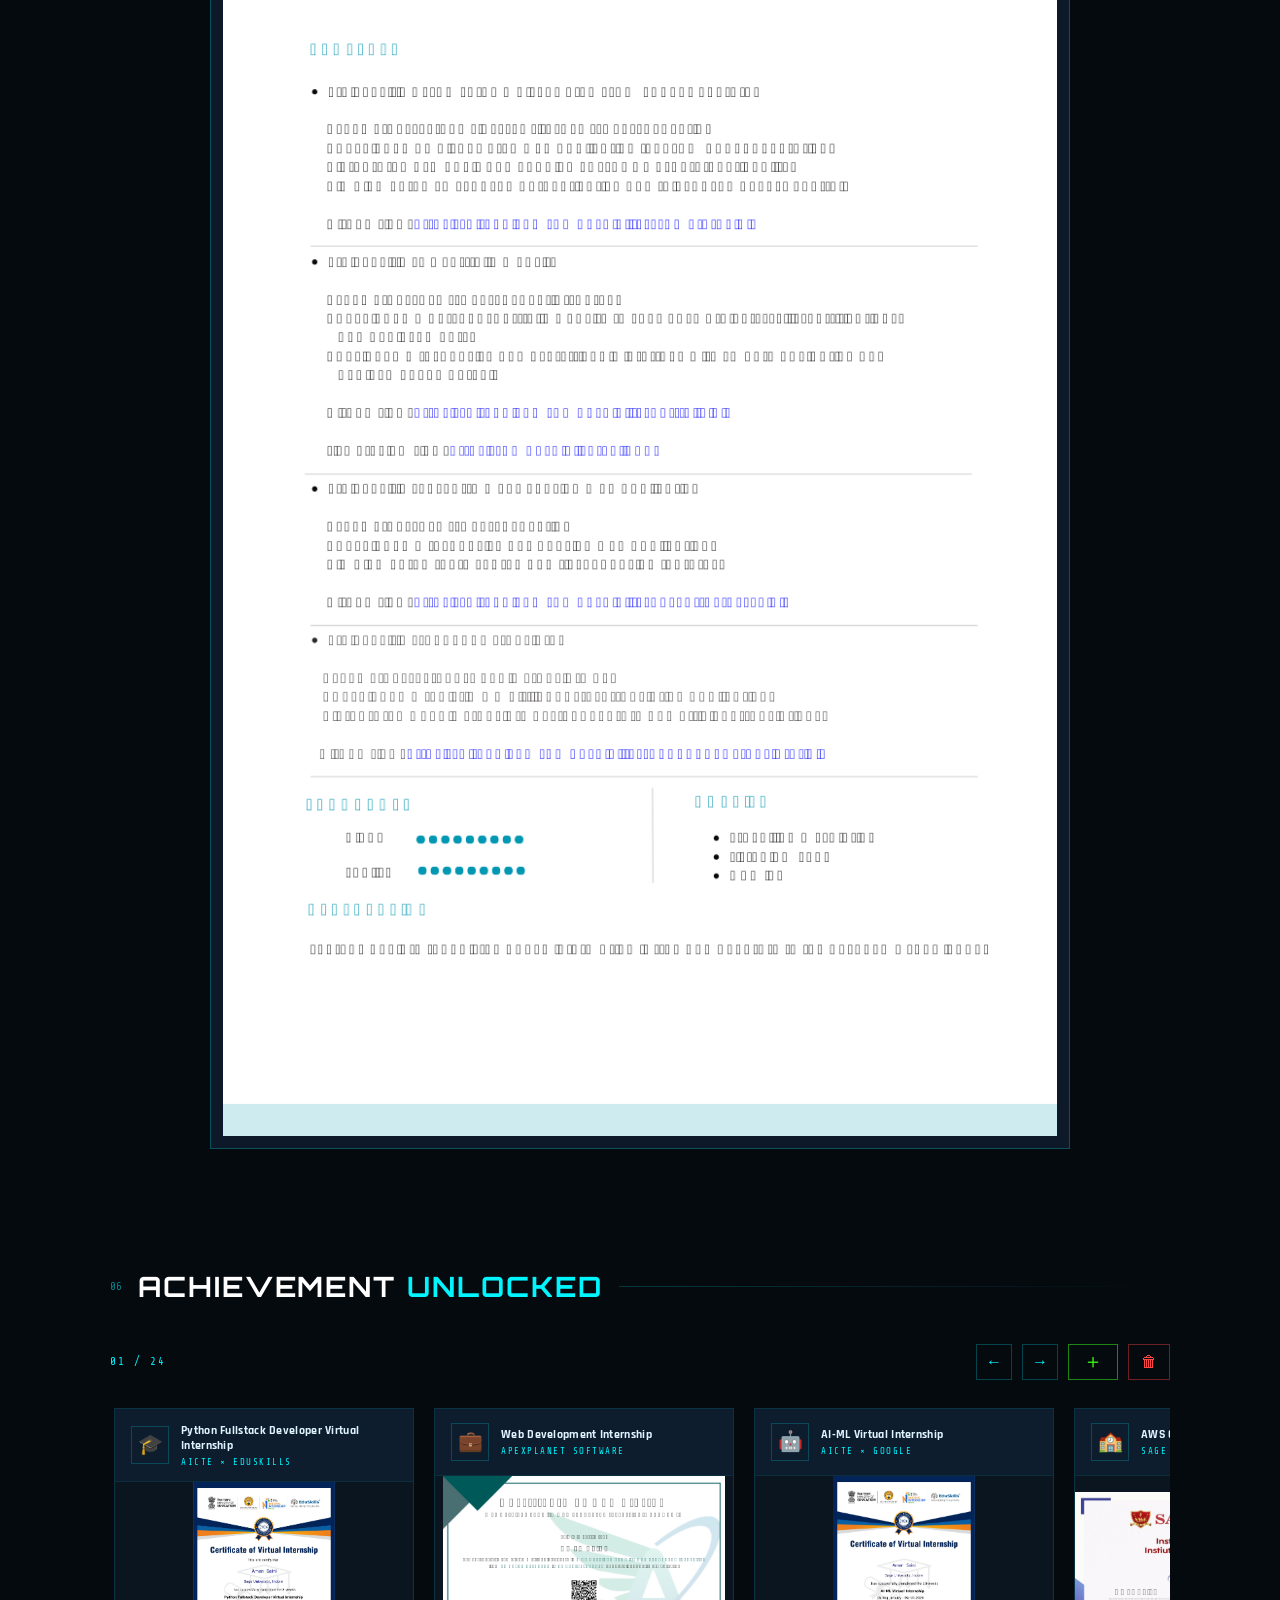
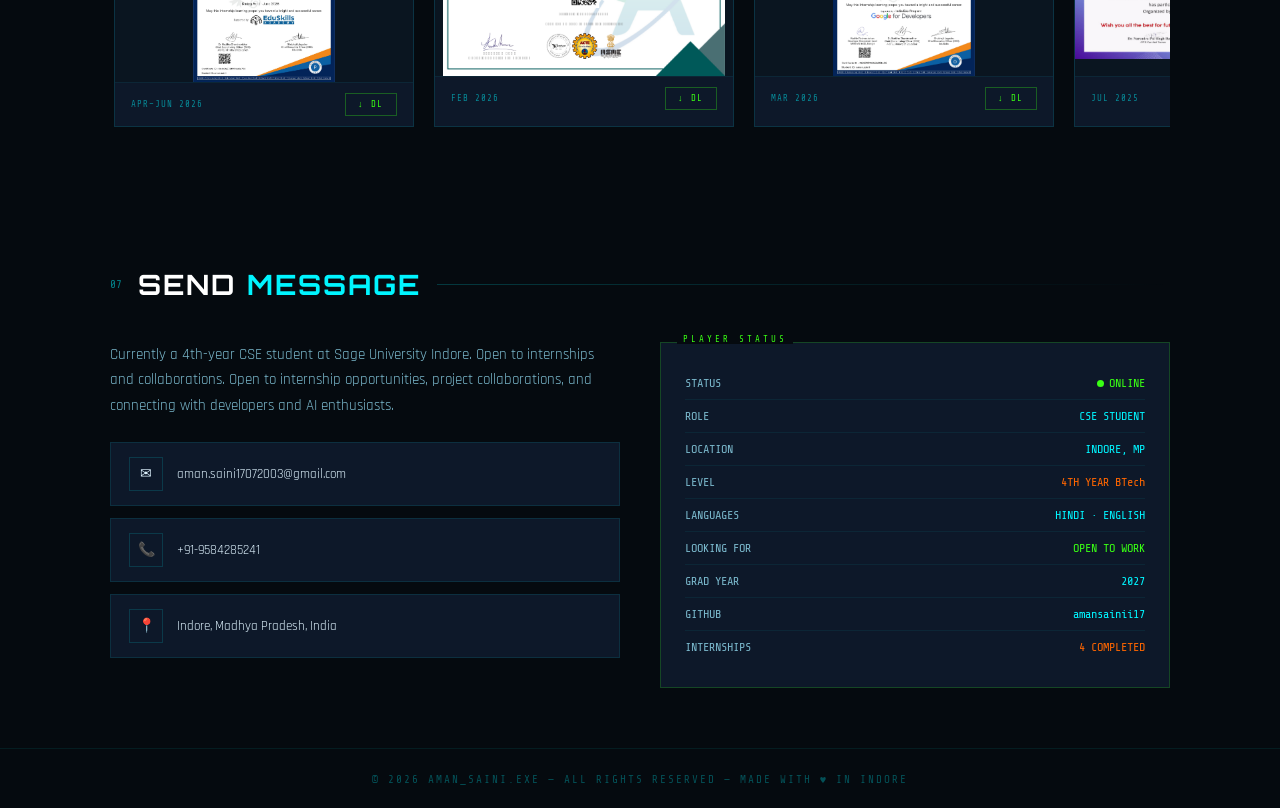
==== commit aa7c7a8d: "update" ====
--- a/index.html
+++ b/index.html
@@ -65,7 +65,7 @@
         <p class="hero-bio">CSE student at Sage University Indore (2023–2027), 4th year — building AI-powered web apps. Exploring the intersection of machine learning and full-stack development. Currently leveling up in Python, Flask/Django, and Generative AI.</p>
         <div class="hero-stats">
           <div><span class="stat-num">4+</span><span class="stat-label">Internships</span></div>
-          <div><span class="stat-num">33+</span><span class="stat-label">Certificates</span></div>
+          <div><span class="stat-num">24+</span><span class="stat-label">Certificates</span></div>
           <div><span class="stat-num">4+</span><span class="stat-label">Projects</span></div>
           <div><span class="stat-num">2027</span><span class="stat-label">Grad Year</span></div>
         </div>
@@ -236,7 +236,7 @@
             <span class="t-out">HTML, CSS, MySQL, AWS, Git, Linux</span><br>
             <div><span class="t-prompt">→ </span><span class="t-cmd">git log --stat</span></div>
             <span class="t-out">4+ internships completed</span>
-            <span class="t-out">33+ certifications earned</span>
+            <span class="t-out">24+ certifications earned</span>
             <span class="t-out">4 projects shipped</span><br>
             <div><span class="t-prompt">→ </span><span class="t-cmd">npm run hire-me</span></div>
             <span class="t-out">✓ Open to internships</span>
@@ -316,6 +316,7 @@
       <span id="certModalTitle" class="cert-modal-title"></span>
       <div class="cert-modal-actions">
         <a id="certModalDl" href="#" download class="cert-modal-dl">↓ DOWNLOAD</a>
+        <button id="certModalPrint" style="background:none;border:1px solid rgba(0,245,255,0.3);color:#00f5ff;font-family:'Share Tech Mono',monospace;font-size:11px;letter-spacing:1px;padding:4px 12px;cursor:pointer;">⎙ PRINT</button>
         <button onclick="closeCertModal()" class="cert-modal-close">✕</button>
       </div>
     </div>
@@ -344,7 +345,7 @@
       <div class="sec-line"></div>
     </div>
     <div class="cert-nav">
-      <span id="certCounter" class="cert-counter">01 / 33</span>
+      <span id="certCounter" class="cert-counter">01 / 24</span>
       <div class="cert-nav-btns">
         <button class="cert-nav-btn" onclick="scrollCerts(-1)">&#8592;</button>
         <button class="cert-nav-btn" onclick="scrollCerts(1)">&#8594;</button>
@@ -462,12 +463,24 @@
   imgEl.style.display = 'none'; imgEl.src = '';
   canvas.style.display = 'none';
   loader.style.display = 'flex';
+  loader.innerHTML = '<div style="font-size:28px;">📄</div><div style="font-size:10px;color:#4a8a9a;font-family:Share Tech Mono,monospace;letter-spacing:1px;margin-top:6px;">LOADING...</div>';
   nav.style.display = 'none';
   _pdfDoc = null; _pdfPage = 1;
+
+  // Hide iframe if exists
+  const iframe = document.getElementById('certModalIframe');
+  if (iframe) { iframe.style.display = 'none'; iframe.src = ''; }
 
   document.getElementById('certModalDl').href = src;
   document.getElementById('certModalDl').download = title;
   document.getElementById('certModalTitle').textContent = title;
+
+  // Update print button src
+  document.getElementById('certModalPrint').onclick = () => {
+    const w = window.open(src);
+    if (w) w.addEventListener('load', () => w.print());
+  };
+
   modal.classList.add('open');
 
   if (isImage) {
@@ -571,6 +584,8 @@
   document.getElementById('certModalLoader').style.display = 'flex';
   document.getElementById('certModalPageNav').style.display = 'none';
   _pdfDoc = null;
+  const iframe = document.getElementById('certModalIframe');
+  if (iframe) { iframe.style.display = 'none'; iframe.src = ''; }
 }
 document.getElementById('certModal').addEventListener('click', function(e) {
   if (e.target === this) closeCertModal();
@@ -692,15 +707,7 @@
 
 // Load base certs
 // Inline cert data — no fetch needed, works locally & on Vercel
-const CERT_BASE = [{"title": "Python Fullstack Developer Virtual Internship", "issuer": "AICTE × EduSkills", "date": "APR–JUN 2026", "icon": "🎓", "src": "certs/Internship(EduSkills_PythonFullStack).pdf"}, {"title": "Web Development Internship", "issuer": "ApexPlanet Software", "date": "FEB 2026", "icon": "💼", "src": "certs/Internship(ApexPlanet).pdf"}, {"title": "AI-ML Virtual Internship", "issuer": "AICTE × Google", "date": "MAR 2026", "icon": "🤖", "src": "certs/Internship(AICTE_AIML).pdf"}, {"title": "AWS Cloud Foundations Internship", "issuer": "SAGE University", "date": "JUL 2025", "icon": "🏫", "src": "certs/Certificate(AWS_Internship).pdf"}, {"title": "Python Essentials 1", "issuer": "Cisco / OpenEdg", "date": "MAR 2026", "icon": "🐍", "src": "certs/Certificate(PythonEssentials1).pdf"}, {"title": "Python Essentials 2", "issuer": "Cisco / OpenEdg", "date": "MAR 2026", "icon": "🐍", "src": "certs/Certificate(PythonEssentials2).pdf"}, {"title": "Python", "issuer": "Kaggle", "date": "MAY 2026", "icon": "🐍", "src": "certs/Certificate(Kaggle_Python).png"}, {"title": "AWS Cloud Quest — Generative AI Practitioner", "issuer": "Amazon Web Services", "date": "2025", "icon": "🎮", "src": "certs/Certificate(AWS_CloudQuest_GenAI).pdf"}, {"title": "AWS — Fundamentals of ML & AI", "issuer": "Amazon Web Services", "date": "2025", "icon": "🧠", "src": "certs/Certificate(AWS_ML_Fundamentals).pdf"}, {"title": "AWS SimuLearn: Cloud Computing Essentials", "issuer": "Amazon Web Services", "date": "2025", "icon": "☁️", "src": "certs/Certificate(AWS_CloudEssentials).pdf"}, {"title": "AWS Certified Cloud Practitioner Practice", "issuer": "Amazon Web Services", "date": "2025", "icon": "📋", "src": "certs/Certificate(AWS_CloudPractitioner).pdf"}, {"title": "AWS Certified Developer — Associate Practice", "issuer": "Amazon Web Services", "date": "2025", "icon": "👨‍💻", "src": "certs/Certificate(AWS_Developer_Associate).pdf"}, {"title": "AWS Academy Graduate", "issuer": "Amazon Web Services", "date": "2025", "icon": "🎓", "src": "certs/Certificate(AWS).pdf"}, {"title": "AWS Solutions Architecture Job Simulation", "issuer": "Forage (AWS)", "date": "DEC 2025", "icon": "☁️", "src": "certs/Certificate(Forage_AWS).pdf"}, {"title": "Claude with the Anthropic API", "issuer": "Anthropic", "date": "MAR 2026", "icon": "🤖", "src": "certs/Certificate(Claude_API).pdf"}, {"title": "Claude Code in Action", "issuer": "Anthropic", "date": "MAR 2026", "icon": "💻", "src": "certs/Certificate(Claude_Code_Action).pdf"}, {"title": "Claude 101", "issuer": "Anthropic", "date": "MAR 2026", "icon": "⚡", "src": "certs/Certificate(Claude_101).pdf"}, {"title": "Generative AI Certificate", "issuer": "NASSCOM FutureSkills", "date": "DEC 2025", "icon": "🚀", "src": "certs/Certificate(GenerativeAI).pdf"}, {"title": "Red Hat System Administration II (RH134)", "issuer": "Red Hat", "date": "DEC 2025", "icon": "🎩", "src": "certs/Certificate(RedHat_RH134).pdf"}, {"title": "Getting Started with Threat Intelligence", "issuer": "IBM SkillsBuild", "date": "DEC 2025", "icon": "🛡️", "src": "certs/Certificate(IBM_ThreatIntelligence).pdf"}, {"title": "MS Excel Powered by Microsoft", "issuer": "Simplilearn", "date": "DEC 2025", "icon": "📊", "src": "certs/Certificate(Simplilearn_Microsoft).pdf"}, {"title": "Power BI for Beginners", "issuer": "Simplilearn", "date": "MAR 2026", "icon": "📊", "src": "certs/Certificate(PowerBI).pdf"}, {"title": "Introduction to C++", "issuer": "Simplilearn SkillUp", "date": "MAY 2024", "icon": "⌨️", "src": "certs/Certificate(Cpp).pdf"}, {"title": "Deloitte Technology Job Simulation", "issuer": "Forage (Deloitte)", "date": "DEC 2025", "icon": "💼", "src": "certs/Certificate(Forage_Deloitte).pdf"},
-{"title": "AWS Cloud Quest — Generative AI (Advanced)", "issuer": "Amazon Web Services", "date": "2025", "icon": "🎮", "src": "certs/Certificate(AWS_CloudQuest_GenAI2).pdf"},
-{"title": "Introduction to AI & ML on Google Cloud", "issuer": "Google Cloud", "date": "2026", "icon": "☁️", "src": "certs/Certificate(Introduction_to_AI&ML_on_google_cloud).pdf"},
-{"title": "Model Context Protocol (Advanced)", "issuer": "Anthropic / Skilljar", "date": "2026", "icon": "🔗", "src": "certs/Certificate(Model_Context_Protocol)Adv.pdf"},
-{"title": "Anthropic Certification — Level 1", "issuer": "Anthropic Skilljar", "date": "2026", "icon": "⚡", "src": "certs/Certificate(Skilljar1).pdf"},
-{"title": "Anthropic Certification — Level 2", "issuer": "Anthropic Skilljar", "date": "2026", "icon": "⚡", "src": "certs/Certificate(Skilljar2).pdf"},
-{"title": "Anthropic Certification — Level 3", "issuer": "Anthropic Skilljar", "date": "2026", "icon": "⚡", "src": "certs/Certificate(Skilljar3).pdf"},
-{"title": "India AI Impact Buildathon", "issuer": "India AI", "date": "2026", "icon": "🏆", "src": "certs/Certificate(india_AI_Impact_buildathon).pdf"},
-{"title": "Stock Prediction Using ML & LSTM — Research Paper", "issuer": "Research Publication", "date": "2026", "icon": "📰", "src": "certs/Research_Paper(Stock_Prediction_Using_ML&LSTM).pdf"}];
+const CERT_BASE = [{"title": "Python Fullstack Developer Virtual Internship", "issuer": "AICTE × EduSkills", "date": "APR–JUN 2026", "icon": "🎓", "src": "certs/Internship(EduSkills_PythonFullStack).pdf"}, {"title": "Web Development Internship", "issuer": "ApexPlanet Software", "date": "FEB 2026", "icon": "💼", "src": "certs/Internship(ApexPlanet).pdf"}, {"title": "AI-ML Virtual Internship", "issuer": "AICTE × Google", "date": "MAR 2026", "icon": "🤖", "src": "certs/Internship(AICTE_AIML).pdf"}, {"title": "AWS Cloud Foundations Internship", "issuer": "SAGE University", "date": "JUL 2025", "icon": "🏫", "src": "certs/Certificate(AWS_Internship).pdf"}, {"title": "Python Essentials 1", "issuer": "Cisco / OpenEdg", "date": "MAR 2026", "icon": "🐍", "src": "certs/Certificate(PythonEssentials1).pdf"}, {"title": "Python Essentials 2", "issuer": "Cisco / OpenEdg", "date": "MAR 2026", "icon": "🐍", "src": "certs/Certificate(PythonEssentials2).pdf"}, {"title": "Python", "issuer": "Kaggle", "date": "MAY 2026", "icon": "🐍", "src": "certs/Certificate(Kaggle_Python).png"}, {"title": "AWS Cloud Quest — Generative AI Practitioner", "issuer": "Amazon Web Services", "date": "2025", "icon": "🎮", "src": "certs/Certificate(AWS_CloudQuest_GenAI).pdf"}, {"title": "AWS — Fundamentals of ML & AI", "issuer": "Amazon Web Services", "date": "2025", "icon": "🧠", "src": "certs/Certificate(AWS_ML_Fundamentals).pdf"}, {"title": "AWS SimuLearn: Cloud Computing Essentials", "issuer": "Amazon Web Services", "date": "2025", "icon": "☁️", "src": "certs/Certificate(AWS_CloudEssentials).pdf"}, {"title": "AWS Certified Cloud Practitioner Practice", "issuer": "Amazon Web Services", "date": "2025", "icon": "📋", "src": "certs/Certificate(AWS_CloudPractitioner).pdf"}, {"title": "AWS Certified Developer — Associate Practice", "issuer": "Amazon Web Services", "date": "2025", "icon": "👨‍💻", "src": "certs/Certificate(AWS_Developer_Associate).pdf"}, {"title": "AWS Academy Graduate", "issuer": "Amazon Web Services", "date": "2025", "icon": "🎓", "src": "certs/Certificate(AWS).pdf"}, {"title": "AWS Solutions Architecture Job Simulation", "issuer": "Forage (AWS)", "date": "DEC 2025", "icon": "☁️", "src": "certs/Certificate(Forage_AWS).pdf"}, {"title": "Claude with the Anthropic API", "issuer": "Anthropic", "date": "MAR 2026", "icon": "🤖", "src": "certs/Certificate(Claude_API).pdf"}, {"title": "Claude Code in Action", "issuer": "Anthropic", "date": "MAR 2026", "icon": "💻", "src": "certs/Certificate(Claude_Code_Action).pdf"}, {"title": "Claude 101", "issuer": "Anthropic", "date": "MAR 2026", "icon": "⚡", "src": "certs/Certificate(Claude_101).pdf"}, {"title": "Generative AI Certificate", "issuer": "NASSCOM FutureSkills", "date": "DEC 2025", "icon": "🚀", "src": "certs/Certificate(GenerativeAI).pdf"}, {"title": "Red Hat System Administration II (RH134)", "issuer": "Red Hat", "date": "DEC 2025", "icon": "🎩", "src": "certs/Certificate(RedHat_RH134).pdf"}, {"title": "Getting Started with Threat Intelligence", "issuer": "IBM SkillsBuild", "date": "DEC 2025", "icon": "🛡️", "src": "certs/Certificate(IBM_ThreatIntelligence).pdf"}, {"title": "MS Excel Powered by Microsoft", "issuer": "Simplilearn", "date": "DEC 2025", "icon": "📊", "src": "certs/Certificate(Simplilearn_Microsoft).pdf"}, {"title": "Power BI for Beginners", "issuer": "Simplilearn", "date": "MAR 2026", "icon": "📊", "src": "certs/Certificate(PowerBI).pdf"}, {"title": "Introduction to C++", "issuer": "Simplilearn SkillUp", "date": "MAY 2024", "icon": "⌨️", "src": "certs/Certificate(Cpp).pdf"}, {"title": "Deloitte Technology Job Simulation", "issuer": "Forage (Deloitte)", "date": "DEC 2025", "icon": "💼", "src": "certs/Certificate(Forage_Deloitte).pdf"}];
 
 (function initCerts() {
   const extra = JSON.parse(localStorage.getItem('extraCerts') || '[]');
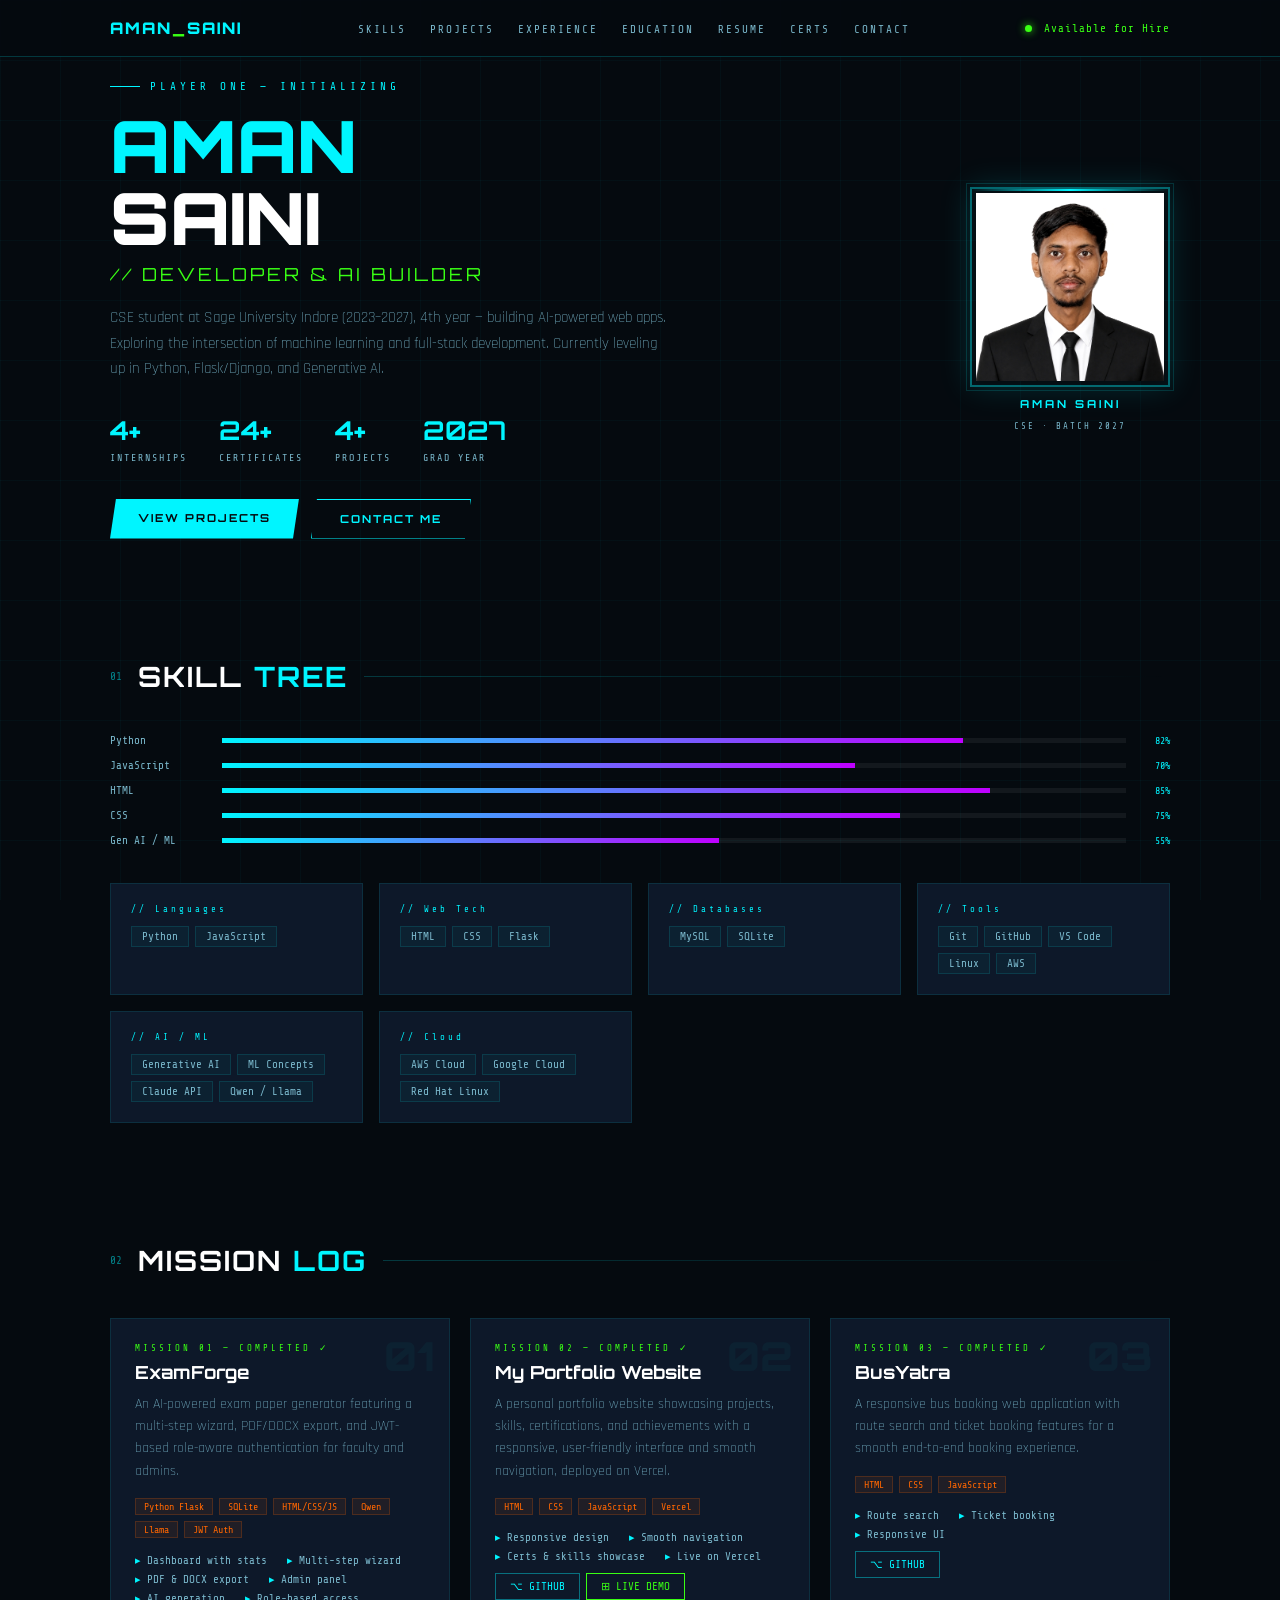
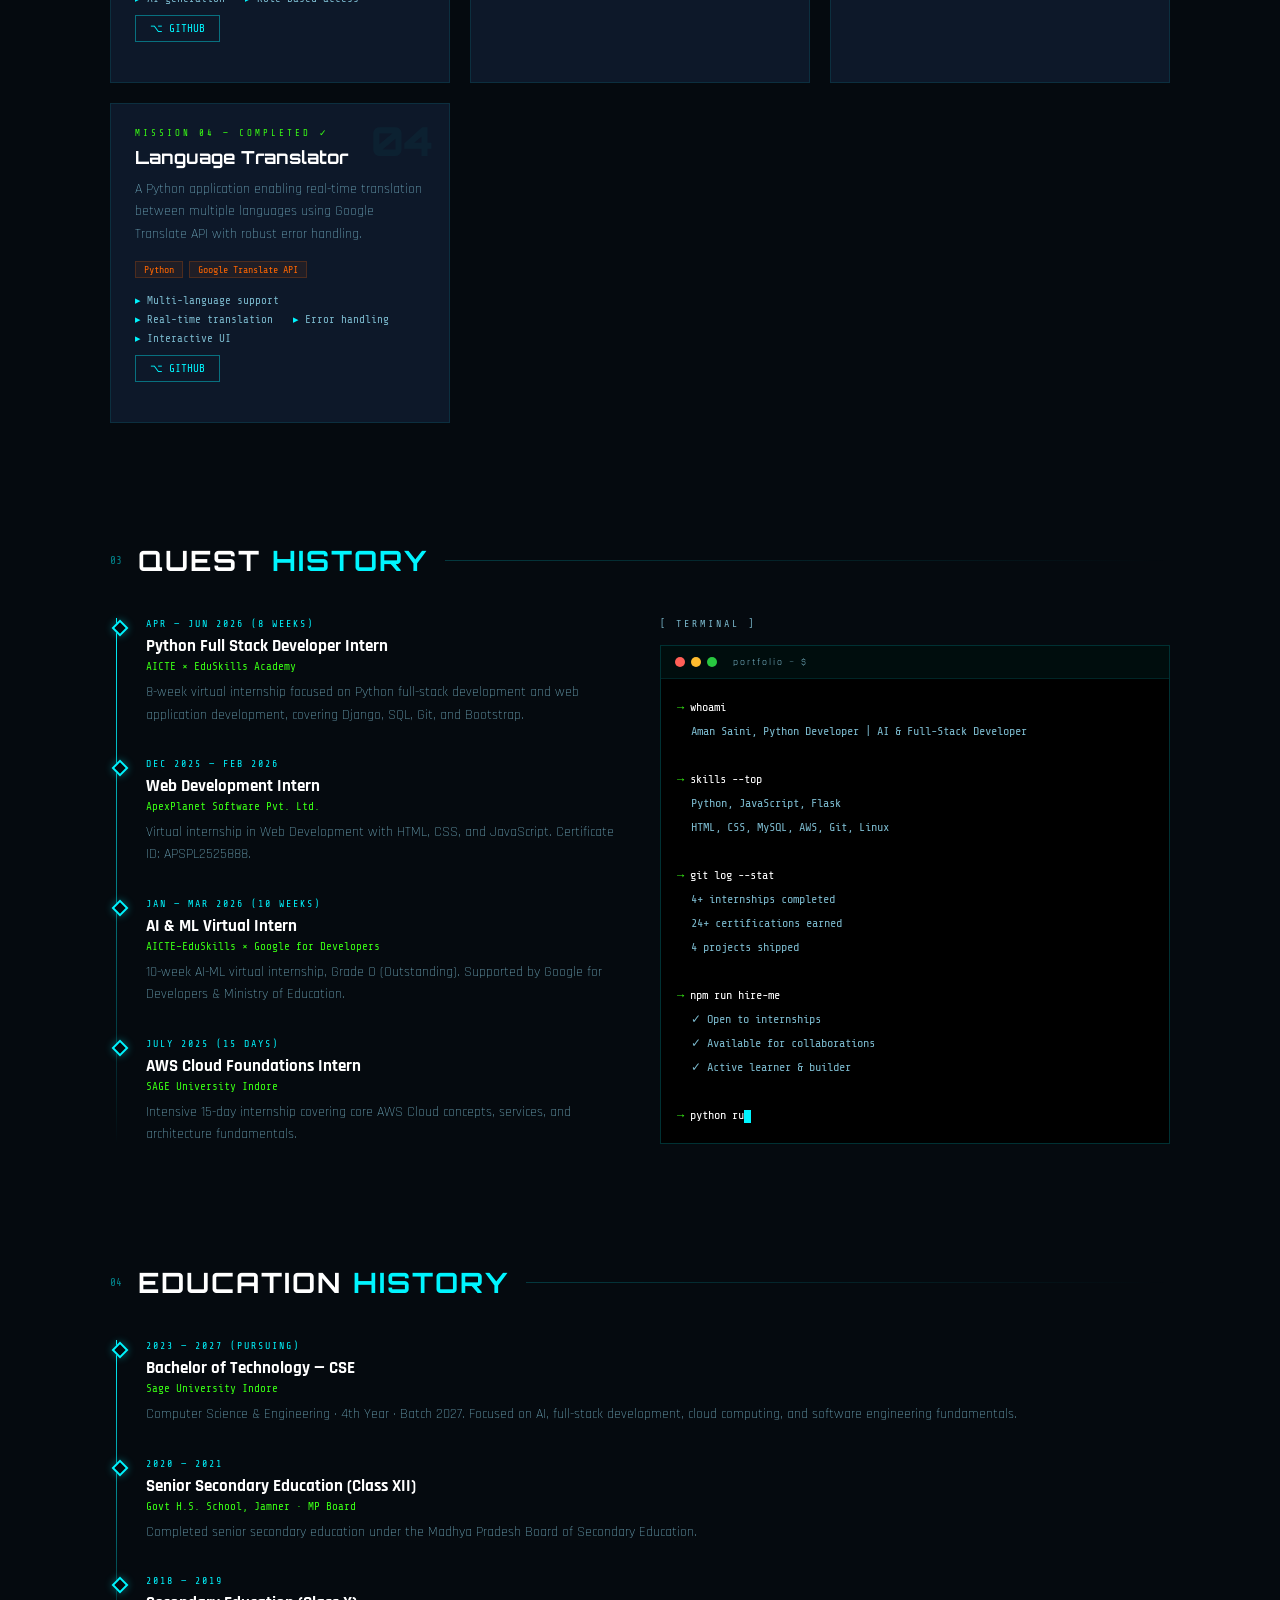
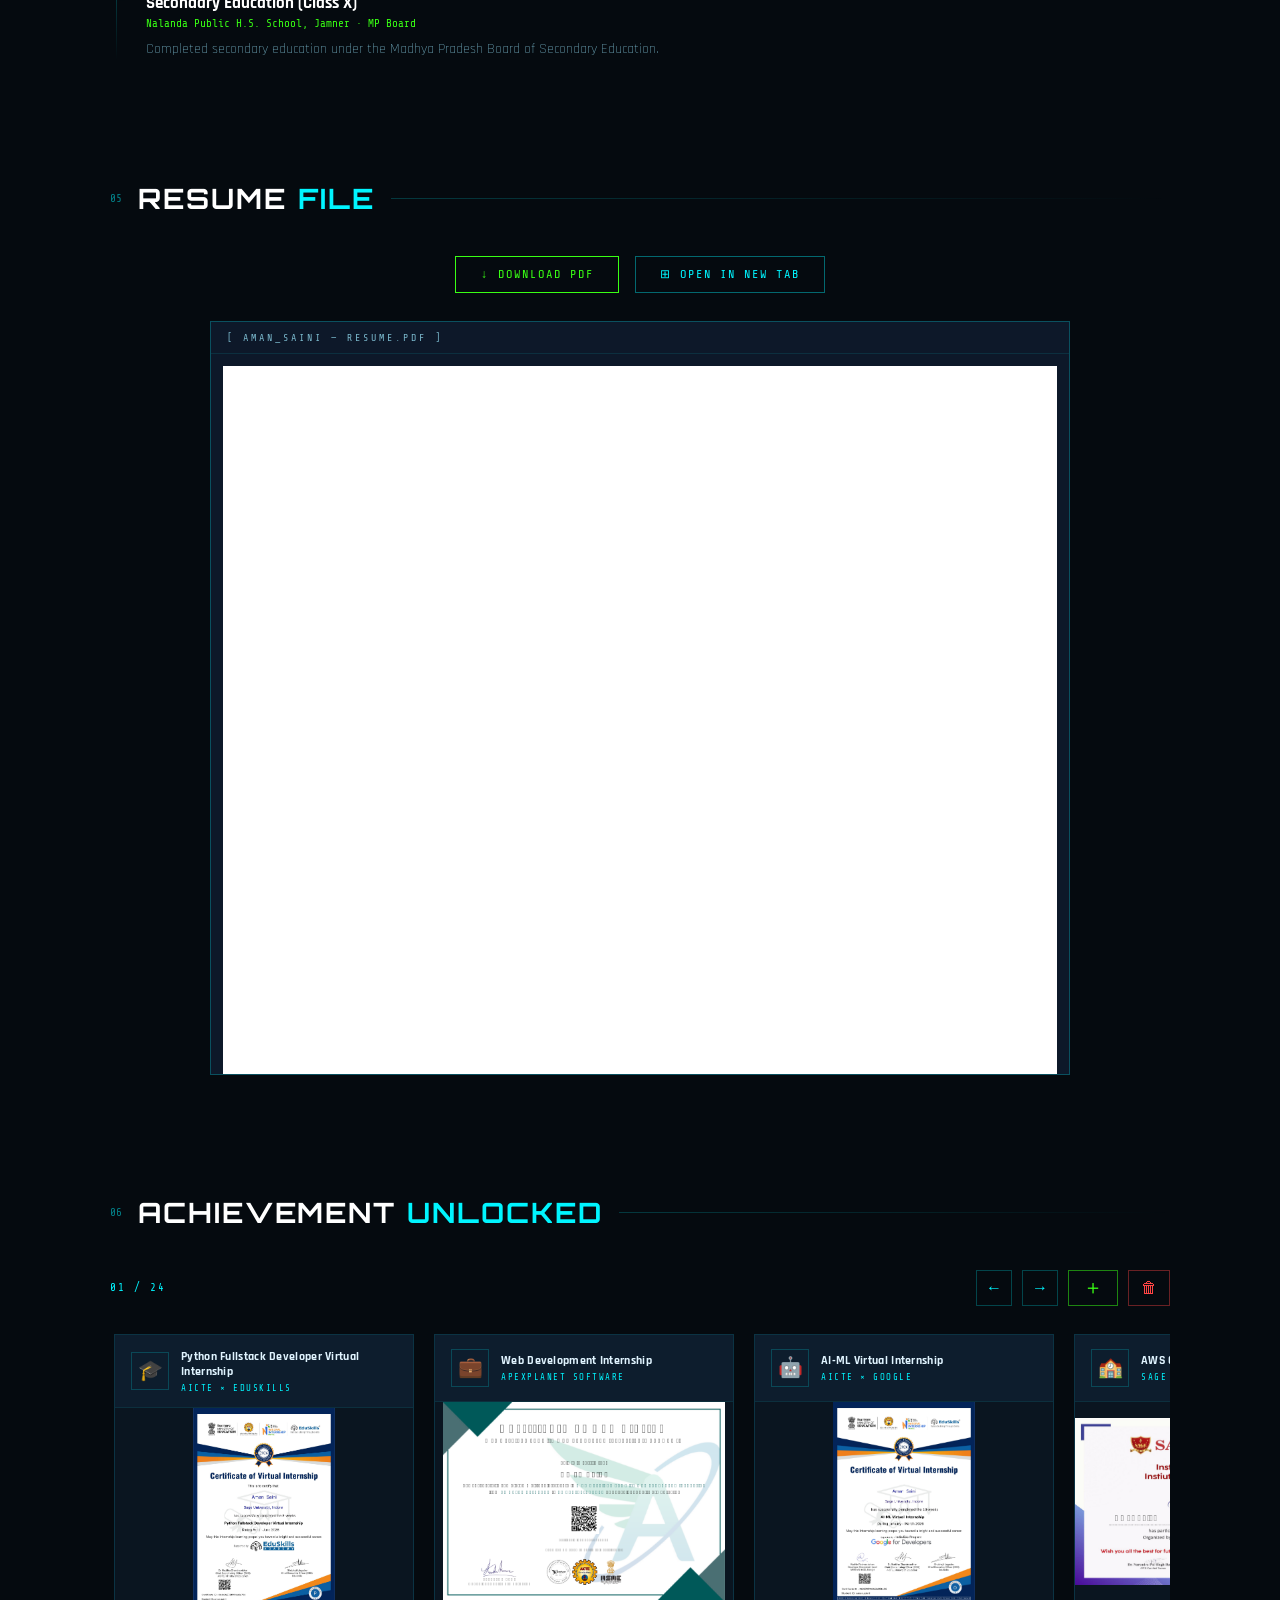
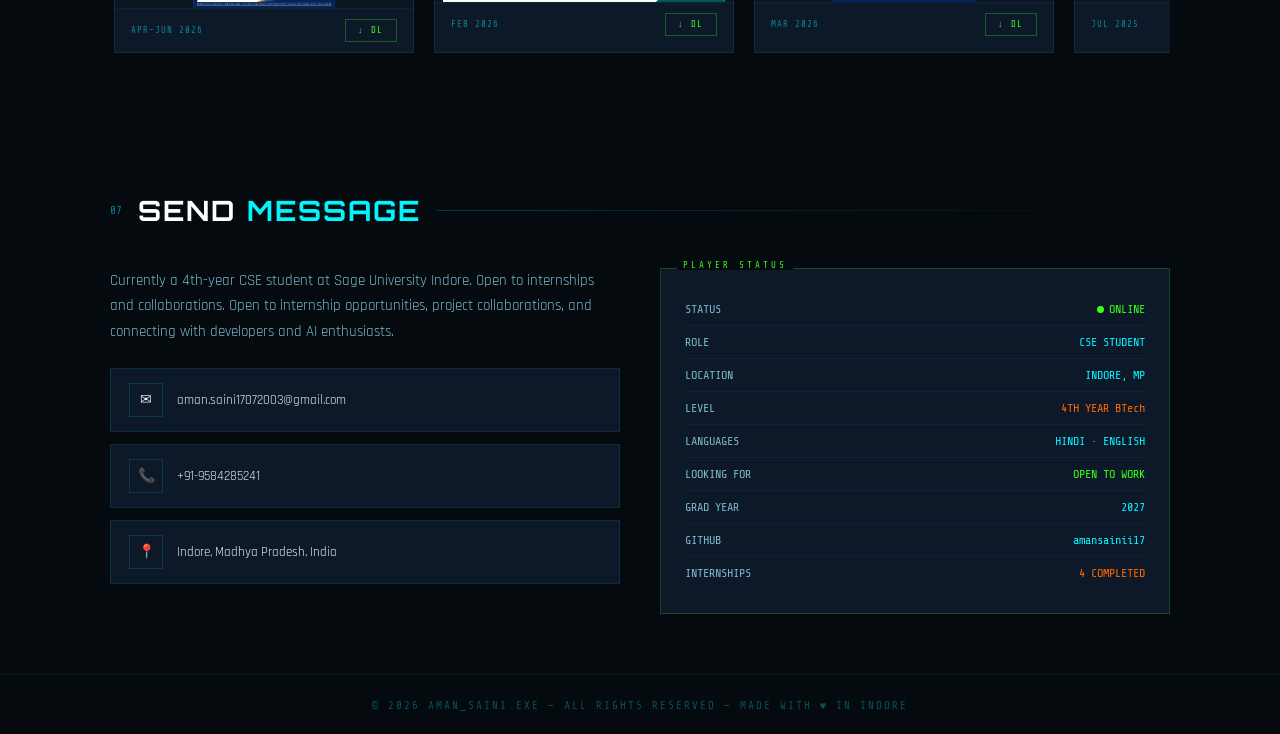
==== commit 3146dd64: "Add files via upload" ====
--- a/index.html
+++ b/index.html
@@ -301,7 +301,7 @@
       </div>
       <div style="width:100%;max-width:860px;border:1px solid rgba(0,245,255,0.25);background:#0d1829;">
         <div style="padding:10px 16px;border-bottom:1px solid rgba(0,245,255,0.1);font-family:&apos;Share Tech Mono&apos;,monospace;font-size:10px;letter-spacing:3px;color:#7ab8cc;">[ AMAN_SAINI — RESUME.PDF ]</div>
-        <div id="resumePreview" style="width:100%;min-height:300px;display:flex;flex-direction:column;align-items:center;gap:12px;padding:12px;">
+        <div id="resumePreview" style="width:100%;height:80vh;overflow-y:auto;display:flex;flex-direction:column;align-items:center;gap:12px;padding:12px;box-sizing:border-box;">
           <div id="resumeLoader" style="font-family:'Share Tech Mono',monospace;font-size:11px;color:#7ab8cc;padding:40px 0;">LOADING PREVIEW...</div>
         </div>
       </div>
@@ -315,7 +315,7 @@
     <div class="cert-modal-bar">
       <span id="certModalTitle" class="cert-modal-title"></span>
       <div class="cert-modal-actions">
-        <a id="certModalDl" href="#" download class="cert-modal-dl">↓ DOWNLOAD</a>
+        <button id="certModalDl" class="cert-modal-dl" style="background:none;border:none;cursor:pointer;font-family:'Share Tech Mono',monospace;font-size:11px;color:#39ff14;letter-spacing:1px;padding:0;">↓ DOWNLOAD</button>
         <button id="certModalPrint" style="background:none;border:1px solid rgba(0,245,255,0.3);color:#00f5ff;font-family:'Share Tech Mono',monospace;font-size:11px;letter-spacing:1px;padding:4px 12px;cursor:pointer;">⎙ PRINT</button>
         <button onclick="closeCertModal()" class="cert-modal-close">✕</button>
       </div>
@@ -471,14 +471,39 @@
   const iframe = document.getElementById('certModalIframe');
   if (iframe) { iframe.style.display = 'none'; iframe.src = ''; }
 
-  document.getElementById('certModalDl').href = src;
-  document.getElementById('certModalDl').download = title;
+  document.getElementById('certModalDl').onclick = () => {
+    fetch(src)
+      .then(r => r.blob())
+      .then(blob => {
+        const a = document.createElement('a');
+        a.href = URL.createObjectURL(blob);
+        a.download = title + (isImage ? '.png' : '.pdf');
+        a.click();
+        setTimeout(() => URL.revokeObjectURL(a.href), 2000);
+      })
+      .catch(() => { window.open(src, '_blank'); });
+  };
   document.getElementById('certModalTitle').textContent = title;
 
-  // Update print button src
+  // Update print button
   document.getElementById('certModalPrint').onclick = () => {
-    const w = window.open(src);
-    if (w) w.addEventListener('load', () => w.print());
+    if (isImage) {
+      const img = document.getElementById('certModalImg');
+      const win = window.open('', '_blank');
+      win.document.write('<html><body style="margin:0"><img src="' + img.src + '" style="width:100%"/></body></html>');
+      win.document.close();
+      win.focus();
+      setTimeout(() => { win.print(); }, 500);
+    } else {
+      const canvas = document.getElementById('certModalCanvas');
+      if (canvas.width === 0) return;
+      const dataUrl = canvas.toDataURL('image/png');
+      const win = window.open('', '_blank');
+      win.document.write('<html><body style="margin:0"><img src="' + dataUrl + '" style="width:100%;page-break-after:avoid"/></body></html>');
+      win.document.close();
+      win.focus();
+      setTimeout(() => { win.print(); }, 500);
+    }
   };
 
   modal.classList.add('open');
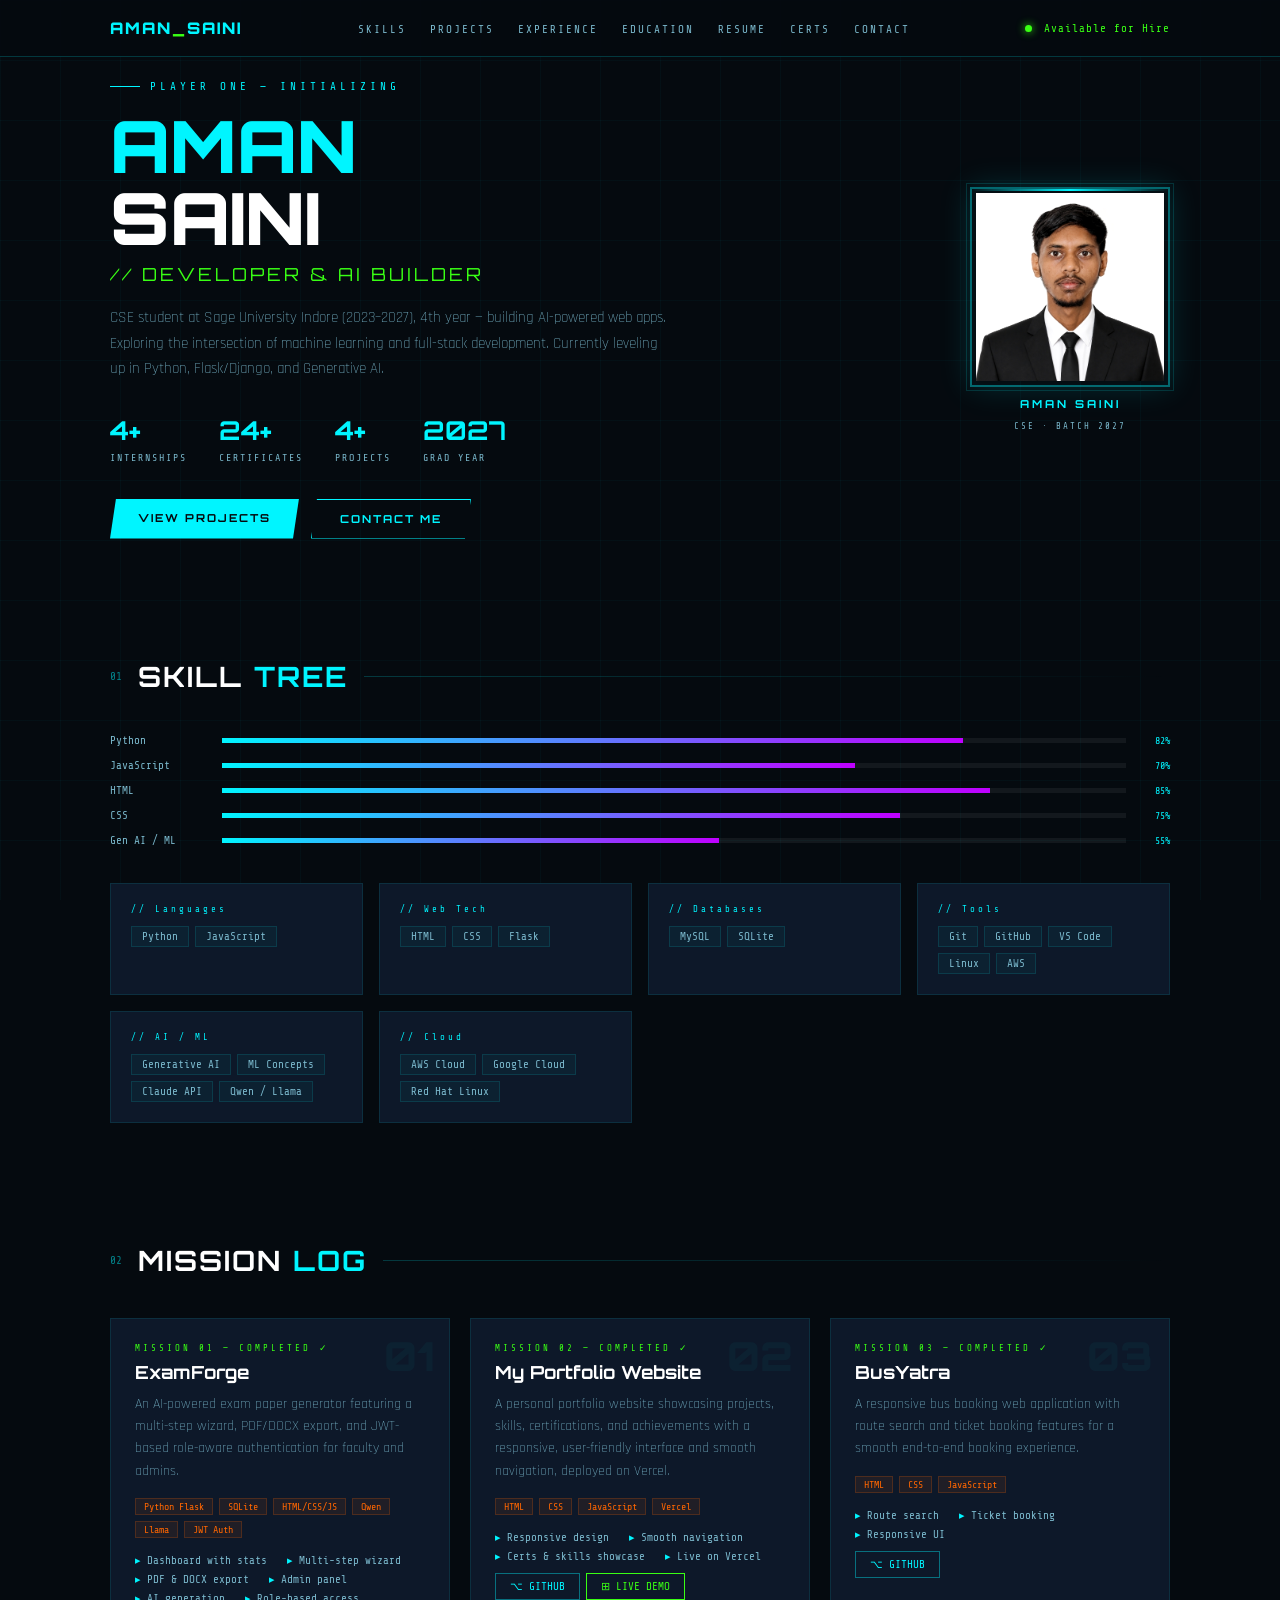
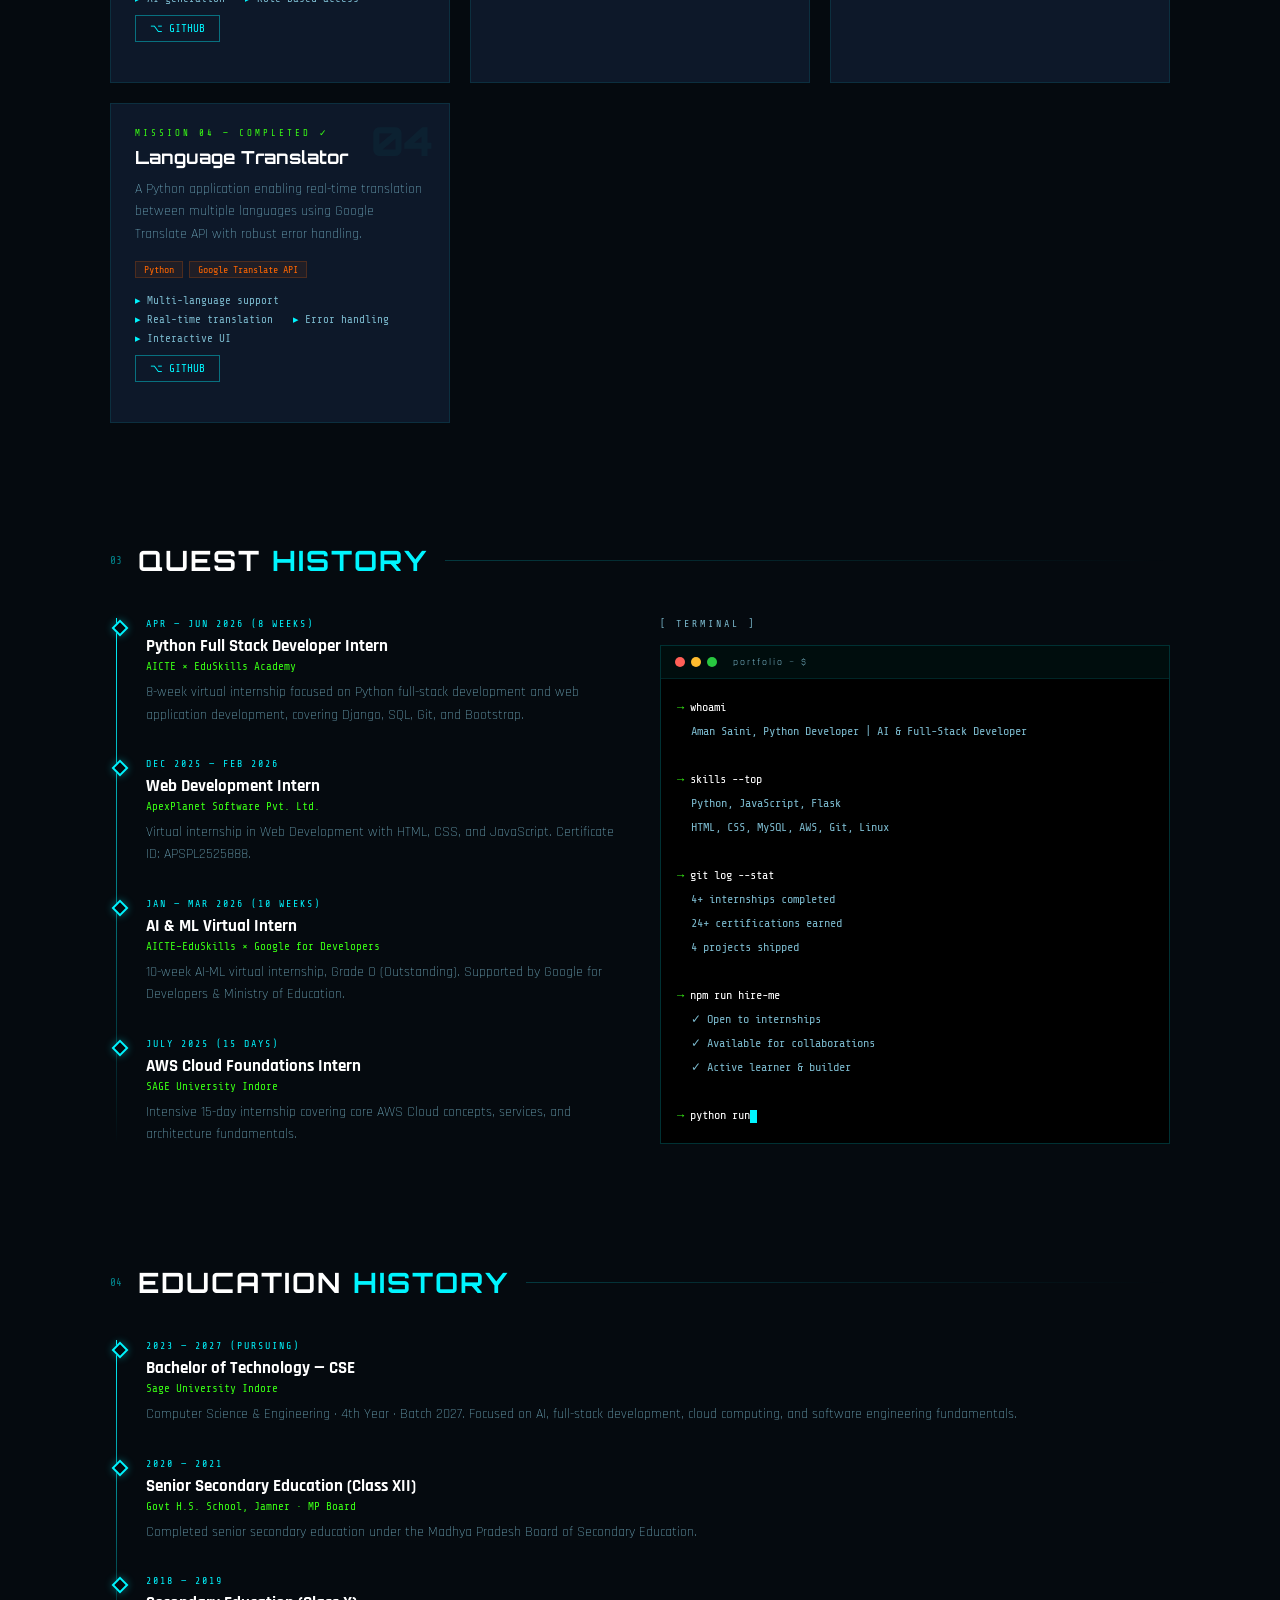
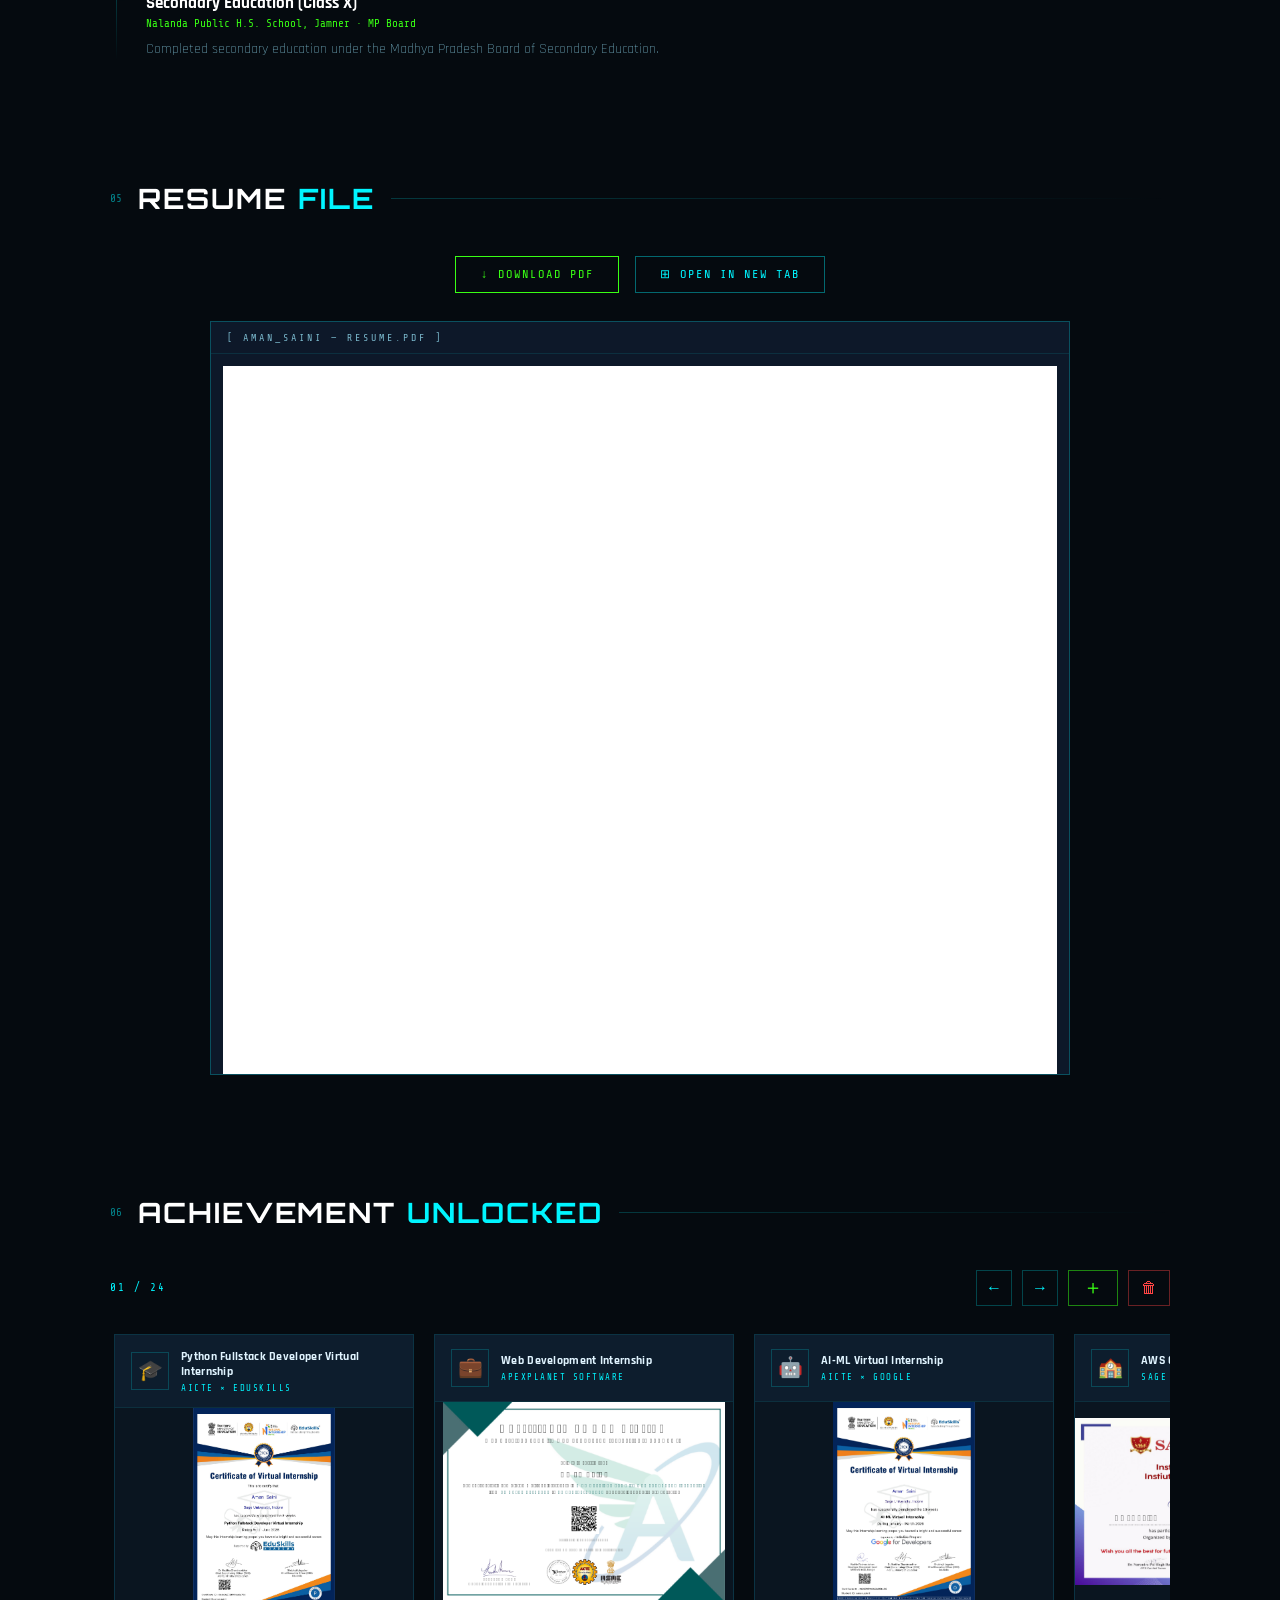
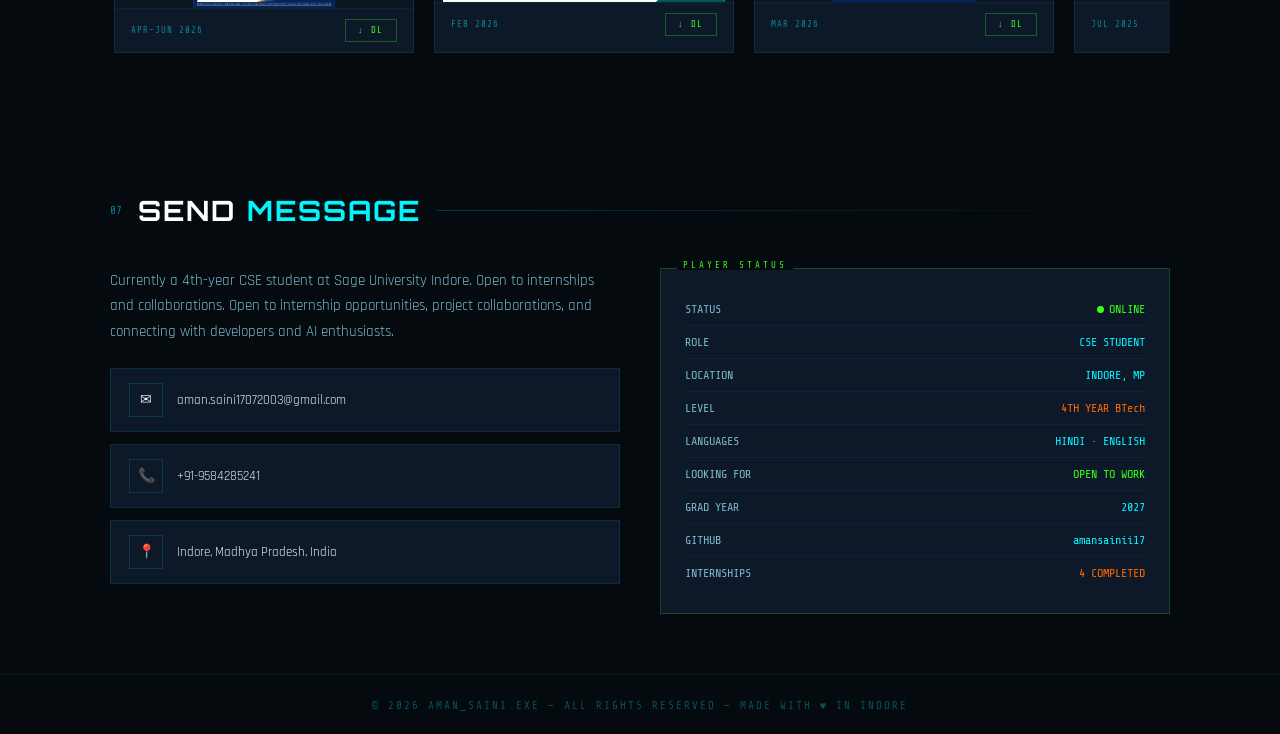
==== commit 4e6e2588: "Add files via upload" ====
--- a/index.html
+++ b/index.html
@@ -320,9 +320,9 @@
         <button onclick="closeCertModal()" class="cert-modal-close">✕</button>
       </div>
     </div>
-    <div id="certModalBody" class="cert-modal-embed" style="display:flex;align-items:center;justify-content:center;overflow:auto;background:#050d14;position:relative;">
-      <img id="certModalImg" src="" alt="" style="display:none;width:100%;height:100%;object-fit:contain;border-radius:4px;"/>
-      <canvas id="certModalCanvas" style="display:none;max-width:100%;"></canvas>
+    <div id="certModalBody" class="cert-modal-embed" style="display:flex;flex-direction:column;align-items:center;justify-content:flex-start;overflow-y:auto;overflow-x:hidden;background:#050d14;position:relative;">
+      <img id="certModalImg" src="" alt="" style="display:none;width:100%;object-fit:contain;border-radius:4px;"/>
+      <canvas id="certModalCanvas" style="display:none;max-width:100%;display:block;"></canvas>
       <div id="certModalLoader" style="display:flex;flex-direction:column;align-items:center;justify-content:center;gap:12px;position:absolute;inset:0;background:#050d14;">
         <div style="width:36px;height:36px;border:3px solid rgba(0,245,255,0.1);border-top-color:#00f5ff;border-radius:50%;animation:spin 0.8s linear infinite;"></div>
         <div style="font-size:10px;color:#7ab8cc;font-family:Share Tech Mono,monospace;letter-spacing:2px;">LOADING...</div>
